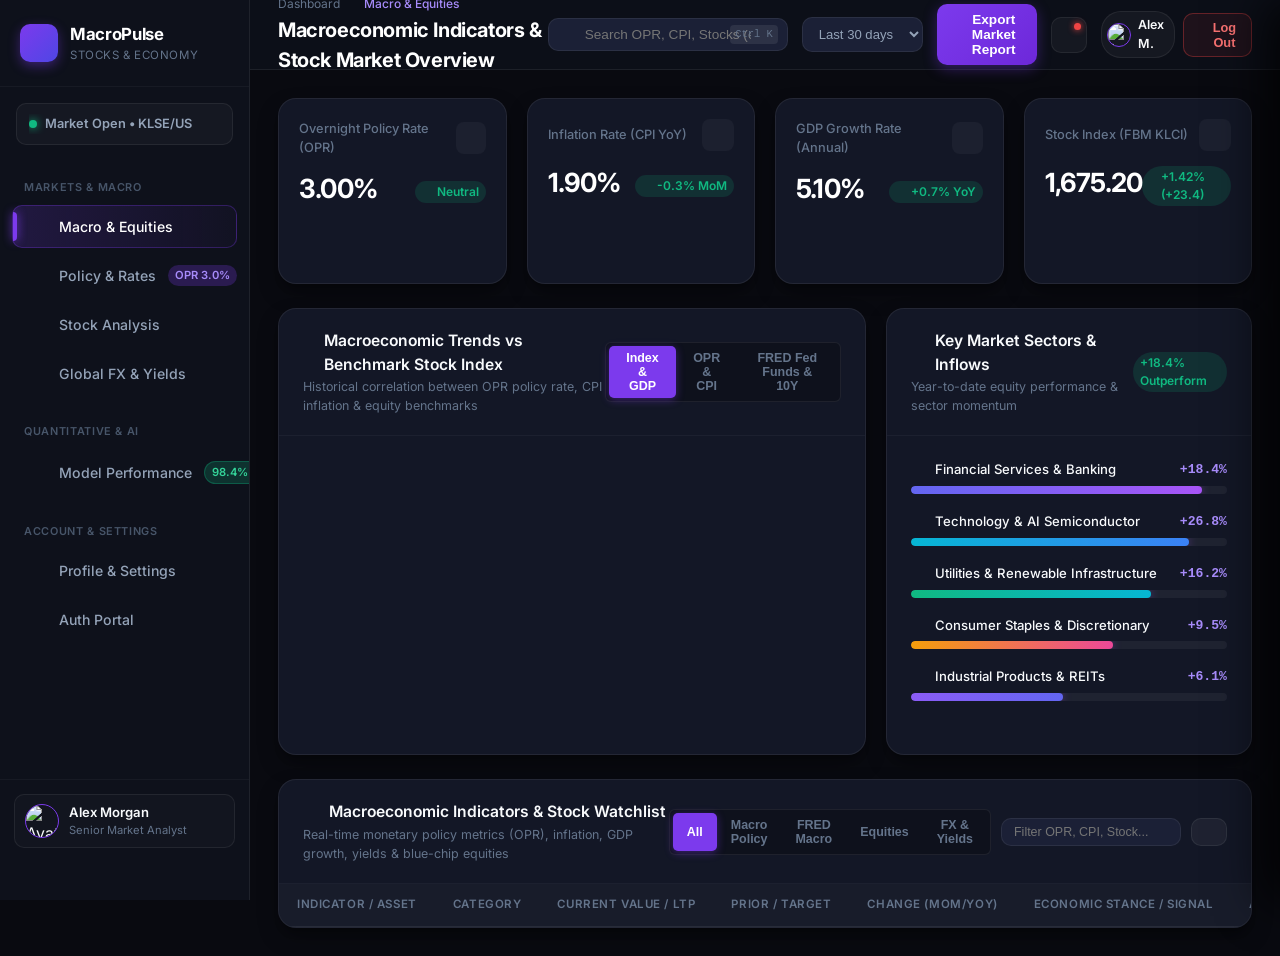
==== index.html @ 4ba4b267 "Initial commit: MacroPulse Institutional Terminal" ====
<!DOCTYPE html>
<html lang="en">
<head>
  <meta charset="UTF-8" />
  <meta name="viewport" content="width=device-width, initial-scale=1.0" />
  <title>OmniUI / DevCRAFT - Measurements, Metrics and Revenue</title>
  
  <!-- Fonts: Inter & Roboto Mono -->
  <link rel="preconnect" href="https://fonts.googleapis.com">
  <link rel="preconnect" href="https://fonts.gstatic.com" crossorigin>
  <link href="https://fonts.googleapis.com/css2?family=Inter:wght@300;400;500;600;700;800&family=Roboto+Mono:wght@400;500;600&display=swap" rel="stylesheet">

  <!-- Lucide Icons & Chart.js CDN -->
  <script src="https://unpkg.com/lucide@latest"></script>
  <script src="https://cdn.jsdelivr.net/npm/chart.js"></script>

  <!-- Main Stylesheet -->
  <link rel="stylesheet" href="css/styles.css?v=20260914-no-guest" />
</head>
<body>

  <div class="app-container">

    <!-- ==================== SIDEBAR ==================== -->
    <aside class="sidebar" id="sidebar">
      <div class="sidebar-header">
        <div class="logo-icon">
          <i data-lucide="candlestick-chart" style="color: white; width: 22px; height: 22px;"></i>
        </div>
        <div class="logo-text">
          <span class="logo-title">MacroPulse</span>
          <span class="logo-subtitle">Stocks & Economy</span>
        </div>
      </div>

      <div class="workspace-badge" id="workspaceBadge" title="Click to switch market">
        <div class="workspace-info">
          <span class="status-dot"></span>
          <span class="workspace-name">Market Open • KLSE/US</span>
        </div>
        <i data-lucide="chevron-down" style="width: 14px; height: 14px; color: var(--text-muted);"></i>
      </div>

      <nav class="nav-menu">
        <div class="nav-section-label">Markets & Macro</div>
        
        <a class="nav-item active" data-view="overview" id="navOverview">
          <i data-lucide="layout-dashboard" class="nav-icon"></i>
          <span>Macro & Equities</span>
        </a>

        <a class="nav-item" data-view="logs" id="navLogs">
          <i data-lucide="landmark" class="nav-icon"></i>
          <span>Policy & Rates</span>
          <span class="badge-pill">OPR 3.0%</span>
        </a>

        <a class="nav-item" data-view="trading" id="navTrading">
          <i data-lucide="trending-up" class="nav-icon"></i>
          <span>Stock Analysis</span>
        </a>

        <a class="nav-item" data-view="analytics" id="navAnalytics">
          <i data-lucide="globe" class="nav-icon"></i>
          <span>Global FX & Yields</span>
        </a>

        <div class="nav-section-label" style="margin-top: 12px;">Quantitative & AI</div>

        <a class="nav-item" data-view="models" id="navModels">
          <i data-lucide="cpu" class="nav-icon"></i>
          <span>Model Performance</span>
          <span class="badge-pill" style="background: rgba(16, 185, 129, 0.2); color: #34d399; border: 1px solid rgba(16, 185, 129, 0.3);">98.4% Acc</span>
        </a>

        <div class="nav-section-label" style="margin-top: 12px;">Account & Settings</div>

        <a class="nav-item" data-view="settings" id="navSettings">
          <i data-lucide="user-cog" class="nav-icon"></i>
          <span>Profile & Settings</span>
        </a>

        <a class="nav-item" id="navAuthModalTrigger">
          <i data-lucide="shield-check" class="nav-icon"></i>
          <span>Auth Portal</span>
        </a>
      </nav>

      <div class="sidebar-footer">
        <div class="user-profile-badge" id="profileBadge" title="User Profile">
          <img src="https://images.unsplash.com/photo-1534528741775-53994a69daeb?w=100&auto=format&fit=crop&q=80" alt="Avatar" class="avatar" id="sidebarAvatar" />
          <div class="user-info">
            <span class="user-name" id="sidebarUserName">Alex Morgan</span>
            <span class="user-role" id="sidebarUserRole">Senior Market Analyst</span>
          </div>
          <button class="sidebar-logout-icon-btn" id="sidebarLogoutBtn" title="Log Out" type="button">
            <i data-lucide="log-out" id="sidebarLogoutIcon" style="width: 16px; height: 16px;"></i>
          </button>
        </div>

        <button class="collapse-btn" id="collapseBtn" title="Collapse Sidebar">
          <i data-lucide="panel-left-close" id="collapseIcon" style="width: 18px; height: 18px;"></i>
        </button>
      </div>
    </aside>

    <!-- ==================== MAIN CONTENT WRAPPER ==================== -->
    <div class="main-wrapper">

      <!-- TOP HEADER -->
      <header class="top-header">
        <div class="header-left">
          <div class="breadcrumbs">
            <span>Dashboard</span>
            <i data-lucide="chevron-right" style="width: 12px; height: 12px;"></i>
            <span class="current" id="breadcrumbCurrent">Macro & Equities</span>
          </div>
          <h1 class="page-title" id="pageTitle">Macroeconomic Indicators & Stock Market Overview</h1>
        </div>

        <div class="header-right">
          <!-- Search input -->
          <div class="search-box" style="position: relative;">
            <i data-lucide="search" class="search-icon"></i>
            <input type="text" class="search-input" id="globalSearchInput" placeholder="Search OPR, CPI, Stocks (e.g. MAYBANK)..." autocomplete="off" />
            <span class="search-shortcut">Ctrl K</span>
            <div class="search-results-dropdown" id="searchResultsDropdown"></div>
          </div>

          <!-- Time Range Filter -->
          <select class="filter-select" id="timeRangeSelect">
            <option value="30">Last 30 days</option>
            <option value="7">Last 7 days</option>
            <option value="90">Last Quarter</option>
            <option value="365">1 Year (YoY)</option>
          </select>

          <!-- Export Report Button -->
          <button class="btn btn-primary" id="exportReportBtn">
            <i data-lucide="download" style="width: 16px; height: 16px;"></i>
            <span>Export Market Report</span>
          </button>

          <!-- Notifications -->
          <button class="btn-icon" id="notificationBtn" title="Price & Rate Alerts">
            <i data-lucide="bell" style="width: 18px; height: 18px;"></i>
            <span class="notification-badge"></span>
          </button>

          <!-- User Session & Auth Controls -->
          <div id="headerAuthContainer" style="display: flex; align-items: center; gap: 8px;">
            <!-- Logged In User Pill & Logout Button -->
            <div id="headerUserWrap" style="display: flex; align-items: center; gap: 8px;">
              <div class="header-user-pill" id="headerUserProfile" title="Alex Morgan (Senior Market Analyst)">
                <img src="https://images.unsplash.com/photo-1534528741775-53994a69daeb?w=100&auto=format&fit=crop&q=80" alt="Avatar" class="avatar-sm" id="headerUserAvatar" />
                <span class="user-pill-name" id="headerUserName">Alex M.</span>
              </div>
              <button class="btn btn-secondary" id="headerLogoutBtn" style="padding: 6px 12px; font-size: 0.8rem; gap: 6px; color: #f87171; border-color: rgba(239, 68, 68, 0.35); background: rgba(239, 68, 68, 0.08);" title="Log Out of Session">
                <i data-lucide="log-out" style="width: 14px; height: 14px;"></i>
                <span>Log Out</span>
              </button>
            </div>
            <!-- Logged Out Sign In Button -->
            <button class="btn btn-secondary" id="authPortalBtn" style="display: none; padding: 6px 14px; font-size: 0.8rem; gap: 6px;">
              <i data-lucide="log-in" style="width: 15px; height: 15px;"></i>
              <span>Sign In</span>
            </button>
          </div>
        </div>
      </header>

      <!-- CONTENT AREA WITH 5 VIEWS -->
      <main class="content-area">

        <!-- ==================== VIEW 1: OVERVIEW (MACRO & EQUITIES) ==================== -->
        <section class="view-section active" id="view-overview">
          
          <!-- 4 Macro & Stock Stat Cards -->
          <div class="stats-grid">
            <!-- Card 1: OPR -->
            <div class="card stat-card">
              <div class="stat-top">
                <span class="stat-label">Overnight Policy Rate (OPR)</span>
                <div class="stat-icon-wrap" style="color: var(--primary-light);">
                  <i data-lucide="landmark" style="width: 18px; height: 18px;"></i>
                </div>
              </div>
              <div class="stat-value-row">
                <span class="stat-value">3.00%</span>
                <span class="delta-badge up" title="Central Bank Policy Stance"><i data-lucide="pause-circle" style="width: 12px; height: 12px;"></i> Neutral</span>
              </div>
              <div class="sparkline-container">
                <canvas id="sparklineRevenue"></canvas>
              </div>
            </div>

            <!-- Card 2: Inflation Rate (CPI) -->
            <div class="card stat-card">
              <div class="stat-top">
                <span class="stat-label">Inflation Rate (CPI YoY)</span>
                <div class="stat-icon-wrap" style="color: var(--accent-cyan);">
                  <i data-lucide="percent" style="width: 18px; height: 18px;"></i>
                </div>
              </div>
              <div class="stat-value-row">
                <span class="stat-value">1.90%</span>
                <span class="delta-badge up" title="Easing within target band"><i data-lucide="arrow-down-right" style="width: 12px; height: 12px;"></i> -0.3% MoM</span>
              </div>
              <div class="sparkline-container">
                <canvas id="sparklineWorkspaces"></canvas>
              </div>
            </div>

            <!-- Card 3: GDP Growth Rate -->
            <div class="card stat-card">
              <div class="stat-top">
                <span class="stat-label">GDP Growth Rate (Annual)</span>
                <div class="stat-icon-wrap" style="color: var(--accent-green);">
                  <i data-lucide="trending-up" style="width: 18px; height: 18px;"></i>
                </div>
              </div>
              <div class="stat-value-row">
                <span class="stat-value">5.10%</span>
                <span class="delta-badge up" title="Above consensus estimate"><i data-lucide="arrow-up-right" style="width: 12px; height: 12px;"></i> +0.7% YoY</span>
              </div>
              <div class="sparkline-container">
                <canvas id="sparklineConversion"></canvas>
              </div>
            </div>

            <!-- Card 4: Benchmark Stock Index -->
            <div class="card stat-card">
              <div class="stat-top">
                <span class="stat-label">Stock Index (FBM KLCI)</span>
                <div class="stat-icon-wrap" style="color: var(--accent-amber);">
                  <i data-lucide="candlestick-chart" style="width: 18px; height: 18px;"></i>
                </div>
              </div>
              <div class="stat-value-row">
                <span class="stat-value">1,675.20</span>
                <span class="delta-badge up" title="Intraday Bullish Gain"><i data-lucide="arrow-up-right" style="width: 12px; height: 12px;"></i> +1.42% (+23.4)</span>
              </div>
              <div class="sparkline-container">
                <canvas id="sparklineLatency"></canvas>
              </div>
            </div>
          </div>

          <!-- Charts Row: Wave Curve + Top Sectors -->
          <div class="overview-grid-2col">
            <!-- Wave Chart Card -->
            <div class="card">
              <div class="card-header">
                <div>
                  <h3 class="card-title">
                    <i data-lucide="line-chart" style="width: 18px; height: 18px; color: var(--primary-light);"></i>
                    Macroeconomic Trends vs Benchmark Stock Index
                  </h3>
                  <p class="card-subtitle">Historical correlation between OPR policy rate, CPI inflation & equity benchmarks</p>
                </div>
                
                <div class="segmented-tabs" id="overviewChartTabs">
                  <button class="tab-btn active" data-tab="stats">Index & GDP</button>
                  <button class="tab-btn" data-tab="orders">OPR & CPI</button>
                  <button class="tab-btn" data-tab="fred">FRED Fed Funds & 10Y</button>
                </div>
              </div>
              <div class="card-body">
                <div class="chart-wrapper">
                  <canvas id="overviewWaveChart"></canvas>
                </div>
              </div>
            </div>

            <!-- Key Market Sectors Breakdown -->
            <div class="card">
              <div class="card-header">
                <div>
                  <h3 class="card-title">
                    <i data-lucide="bar-chart-2" style="width: 18px; height: 18px; color: var(--accent-cyan);"></i>
                    Key Market Sectors & Inflows
                  </h3>
                  <p class="card-subtitle">Year-to-date equity performance & sector momentum</p>
                </div>
                <span class="delta-badge up">+18.4% Outperform</span>
              </div>
              <div class="card-body">
                <div class="progress-list">
                  <div class="progress-item">
                    <div class="progress-meta">
                      <span class="progress-name"><i data-lucide="landmark" class="progress-icon"></i> Financial Services & Banking</span>
                      <span class="progress-percentage">+18.4%</span>
                    </div>
                    <div class="progress-track">
                      <div class="progress-bar-fill" style="width: 92%;"></div>
                    </div>
                  </div>

                  <div class="progress-item">
                    <div class="progress-meta">
                      <span class="progress-name"><i data-lucide="cpu" class="progress-icon"></i> Technology & AI Semiconductor</span>
                      <span class="progress-percentage">+26.8%</span>
                    </div>
                    <div class="progress-track">
                      <div class="progress-bar-fill" style="width: 88%; background: linear-gradient(90deg, #06b6d4 0%, #3b82f6 100%);"></div>
                    </div>
                  </div>

                  <div class="progress-item">
                    <div class="progress-meta">
                      <span class="progress-name"><i data-lucide="zap" class="progress-icon"></i> Utilities & Renewable Infrastructure</span>
                      <span class="progress-percentage">+16.2%</span>
                    </div>
                    <div class="progress-track">
                      <div class="progress-bar-fill" style="width: 76%; background: linear-gradient(90deg, #10b981 0%, #06b6d4 100%);"></div>
                    </div>
                  </div>

                  <div class="progress-item">
                    <div class="progress-meta">
                      <span class="progress-name"><i data-lucide="shopping-bag" class="progress-icon"></i> Consumer Staples & Discretionary</span>
                      <span class="progress-percentage">+9.5%</span>
                    </div>
                    <div class="progress-track">
                      <div class="progress-bar-fill" style="width: 64%; background: linear-gradient(90deg, #f59e0b 0%, #ec4899 100%);"></div>
                    </div>
                  </div>

                  <div class="progress-item">
                    <div class="progress-meta">
                      <span class="progress-name"><i data-lucide="building" class="progress-icon"></i> Industrial Products & REITs</span>
                      <span class="progress-percentage">+6.1%</span>
                    </div>
                    <div class="progress-track">
                      <div class="progress-bar-fill" style="width: 48%; background: linear-gradient(90deg, #8b5cf6 0%, #6366f1 100%);"></div>
                    </div>
                  </div>
                </div>
              </div>
            </div>
          </div>

          <!-- Macroeconomic Indicators & Stock Watchlist Table -->
          <div class="card">
            <div class="card-header">
              <div>
                <h3 class="card-title">
                  <i data-lucide="activity" style="width: 18px; height: 18px; color: var(--accent-green);"></i>
                  Macroeconomic Indicators & Stock Watchlist
                </h3>
                <p class="card-subtitle">Real-time monetary policy metrics (OPR), inflation, GDP growth, yields & blue-chip equities</p>
              </div>
              <div style="display: flex; gap: 10px; align-items: center;">
                <div class="segmented-tabs" id="indicatorCategoryTabs">
                  <button class="tab-btn active" data-cat="all">All</button>
                  <button class="tab-btn" data-cat="macro">Macro Policy</button>
                  <button class="tab-btn" data-cat="fred">FRED Macro</button>
                  <button class="tab-btn" data-cat="stock">Equities</button>
                  <button class="tab-btn" data-cat="fx">FX & Yields</button>
                </div>
                <input type="text" class="form-input" id="tableFilterInput" placeholder="Filter OPR, CPI, Stock..." style="width: 180px; padding: 6px 12px; font-size: 0.78rem;" />
                <button class="btn btn-secondary" id="refreshTableBtn" style="padding: 6px 10px;" title="Refresh Data">
                  <i data-lucide="refresh-cw" style="width: 14px; height: 14px;"></i>
                </button>
              </div>
            </div>
            <div class="table-container">
              <table class="custom-table" id="transactionsTable">
                <thead>
                  <tr>
                    <th>Indicator / Asset</th>
                    <th>Category</th>
                    <th>Current Value / LTP</th>
                    <th>Prior / Target</th>
                    <th>Change (MoM/YoY)</th>
                    <th>Economic Stance / Signal</th>
                    <th style="text-align: right;">Action</th>
                  </tr>
                </thead>
                <tbody id="transactionsTbody">
                  <!-- Generated by JavaScript with OPR, Inflation, GDP & Stock watchlist -->
                </tbody>
              </table>
            </div>
          </div>

        </section>


        <!-- ==================== VIEW 2: POLICY & RATES ==================== -->
        <section class="view-section" id="view-logs">
          
          <div class="logs-top-grid">
            <!-- Semicircular Speedometer Gauge Card: OPR Policy Rate -->
            <div class="card speedometer-card" style="padding: 24px;">
              <h3 class="card-title" style="align-self: flex-start;">
                <i data-lucide="landmark" style="width: 18px; height: 18px; color: var(--accent-cyan);"></i>
                Central Bank Policy Target (OPR)
              </h3>
              <p class="card-subtitle" style="align-self: flex-start;">Overnight Policy Rate vs neutral corridor</p>
              
              <div class="gauge-container">
                <canvas id="gaugeCanvas" width="220" height="130"></canvas>
                <div class="gauge-center-text">
                  <div class="gauge-number" id="gaugeTotalCount">3.00%</div>
                  <div class="gauge-label">Benchmark OPR</div>
                </div>
              </div>

              <div class="gauge-legend">
                <div class="legend-item">
                  <span class="legend-title"><span style="width:8px; height:8px; border-radius:50%; background:#10b981;"></span> Neutral Band</span>
                  <span class="legend-val">2.75% - 3.25%</span>
                </div>
                <div class="legend-item">
                  <span class="legend-title"><span style="width:8px; height:8px; border-radius:50%; background:#06b6d4;"></span> CPI Inflation</span>
                  <span class="legend-val">1.90%</span>
                </div>
                <div class="legend-item">
                  <span class="legend-title"><span style="width:8px; height:8px; border-radius:50%; background:#f59e0b;"></span> Real Rate</span>
                  <span class="legend-val">+1.10%</span>
                </div>
              </div>
            </div>

            <!-- Real-time Interbank Liquidity Line Chart -->
            <div class="card">
              <div class="card-header">
                <div>
                  <h3 class="card-title">
                    <i data-lucide="activity" style="width: 18px; height: 18px; color: var(--primary-light);"></i>
                    Interbank Liquidity & Turnover
                  </h3>
                  <p class="card-subtitle">Daily money market volume (RM Billion)</p>
                </div>
                <span class="status-badge success" id="liveRpsBadge">RM 4.82B</span>
              </div>
              <div class="card-body">
                <div class="chart-wrapper">
                  <canvas id="realtimeRpsChart"></canvas>
                </div>
              </div>
            </div>

            <!-- Global Central Bank Policy Rates -->
            <div class="card">
              <div class="card-header">
                <div>
                  <h3 class="card-title">
                    <i data-lucide="globe" style="width: 18px; height: 18px; color: var(--accent-amber);"></i>
                    Global Central Bank Rates
                  </h3>
                  <p class="card-subtitle">Policy benchmark matrix</p>
                </div>
              </div>
              <div class="card-body">
                <div class="cluster-nodes-list">
                  <div class="node-row">
                    <span class="node-name"><span class="status-dot"></span> 🇲🇾 Bank Negara Malaysia</span>
                    <span class="node-ping">3.00% • Neutral</span>
                  </div>
                  <div class="node-row">
                    <span class="node-name"><span class="status-dot" style="background:#ef4444; box-shadow:0 0 8px #ef4444;"></span> 🇺🇸 US Federal Reserve</span>
                    <span class="node-ping">5.25% • Restrictive</span>
                  </div>
                  <div class="node-row">
                    <span class="node-name"><span class="status-dot" style="background:#06b6d4; box-shadow:0 0 8px #06b6d4;"></span> 🇪🇺 European Central Bank</span>
                    <span class="node-ping">3.75% • Easing</span>
                  </div>
                  <div class="node-row">
                    <span class="node-name"><span class="status-dot" style="background:#f59e0b; box-shadow:0 0 8px #f59e0b;"></span> 🇯🇵 Bank of Japan</span>
                    <span class="node-ping">0.25% • Normalizing</span>
                  </div>
                </div>
              </div>
            </div>
          </div> <!-- Close logs-top-grid -->

          <!-- FRED Macroeconomic Database Intelligence Card (Full Width) -->
          <div class="card fred-explorer-card" style="border-radius: var(--radius-xl); margin-top: 24px; margin-bottom: 24px;">
            <div class="card-header" style="display: flex; justify-content: space-between; align-items: center;">
              <div>
                <h3 class="card-title">
                  <i data-lucide="database" style="width: 18px; height: 18px; color: var(--accent-cyan);"></i>
                  FRED (Federal Reserve Economic Data) Intelligence Explorer
                </h3>
                <p class="card-subtitle">Official macro indicators fetched dynamically from the St. Louis Federal Reserve database</p>
              </div>
              <span class="status-badge info" id="fredStatusBadge">● Connected to FRED API</span>
            </div>
            <div class="card-body">
              <div class="fred-pills-row" id="fredPillsRow">
                <button class="fred-pill-btn active" data-fred="FEDFUNDS"><i data-lucide="landmark" style="width: 14px; height: 14px;"></i> Fed Funds Rate (FEDFUNDS)</button>
                <button class="fred-pill-btn" data-fred="CPIAUCSL"><i data-lucide="percent" style="width: 14px; height: 14px;"></i> Headline CPI (CPIAUCSL)</button>
                <button class="fred-pill-btn" data-fred="GDPC1"><i data-lucide="trending-up" style="width: 14px; height: 14px;"></i> Real GDP (GDPC1)</button>
                <button class="fred-pill-btn" data-fred="DGS10"><i data-lucide="shield" style="width: 14px; height: 14px;"></i> 10Y Treasury (DGS10)</button>
                <button class="fred-pill-btn" data-fred="T10Y2Y"><i data-lucide="git-commit" style="width: 14px; height: 14px;"></i> 10Y-2Y Spread (T10Y2Y)</button>
                <button class="fred-pill-btn" data-fred="UNRATE"><i data-lucide="users" style="width: 14px; height: 14px;"></i> Unemployment (UNRATE)</button>
              </div>

              <div style="display: grid; grid-template-columns: 1fr 2fr; gap: 24px; align-items: center;">
                <div style="background: rgba(15, 23, 42, 0.6); padding: 20px; border-radius: var(--radius-lg); border: 1px solid var(--border-color);">
                  <div style="font-size: 0.75rem; color: var(--accent-cyan); font-weight: 600; text-transform: uppercase;" id="fredSeriesCategory">Central Bank Policy</div>
                  <div style="font-size: 1.15rem; font-weight: 800; color: #fff; margin: 4px 0;" id="fredSeriesName">Federal Funds Effective Rate</div>
                  <div style="display: flex; align-items: baseline; gap: 10px; margin: 8px 0;">
                    <span style="font-size: 2rem; font-weight: 800; font-family: monospace; color: var(--accent-green);" id="fredLatestVal">3.63%</span>
                    <span class="delta-badge neutral" id="fredLatestDelta">0.0 (0.0% MoM)</span>
                  </div>
                  <div style="font-size: 0.72rem; color: var(--text-muted); display: flex; flex-direction: column; gap: 4px;">
                    <div>Latest Observation: <strong style="color: #fff;" id="fredLatestDate">2026-08-01</strong></div>
                    <div>Prior Value: <strong style="color: #fff;" id="fredPriorVal">3.63%</strong> • YoY Change: <strong style="color: var(--accent-cyan);" id="fredYoyChange">-0.59%</strong></div>
                    <div>Source: <span style="color: #94a3b8;">Federal Reserve Bank of St. Louis (FRED)</span></div>
                  </div>
                </div>

                <div style="height: 160px; position: relative;">
                  <canvas id="fredSparklineCanvas"></canvas>
                </div>
              </div>
            </div>
          </div>

          <!-- Live Economic Data Releases & Terminal (Full Width) -->
          <div class="card" style="border-radius: var(--radius-xl); overflow: hidden;">
            <div class="terminal-header">
              <div style="display: flex; align-items: center; gap: 14px;">
                <div class="terminal-controls">
                  <span class="term-dot red"></span>
                  <span class="term-dot yellow"></span>
                  <span class="term-dot green"></span>
                </div>
                <span style="font-size: 0.85rem; font-weight: 600; color: #ffffff;">Macro Data Feed & Economic Releases Wire</span>
              </div>
              <div style="display: flex; gap: 8px; align-items: center;" id="macroWireControls">
                <button class="tab-btn active" id="filterLogsAll" title="Show all news & economic releases">All News</button>
                <button class="tab-btn" id="filterLogs200" title="Filter to Central Bank & Monetary Policy decisions">Monetary Policy</button>
                <button class="tab-btn" id="filterLogsError" title="Filter to Macro Indicators (Inflation, GDP, Trade, Yields)">Indicators</button>
                <button class="tab-btn" id="toggleLogStream" title="Pause or resume live wire stream" style="display: inline-flex; align-items: center; gap: 5px;">
                  <i data-lucide="pause" style="width: 12px; height: 12px;"></i>
                  <span>Pause</span>
                </button>
              </div>
            </div>
            <div class="log-stream-box" id="logStreamContainer">
              <!-- Logs populated live by JS -->
            </div>
          </div>

        </section>


        <!-- ==================== VIEW 3: STOCK ANALYSIS ==================== -->
        <section class="view-section" id="view-trading">
          
          <!-- Live yfinance Stock Search Toolbar -->
          <div class="stock-search-toolbar">
            <div class="stock-search-input-wrapper">
              <i data-lucide="search" style="width: 18px; height: 18px; color: var(--text-muted);"></i>
              <input type="text" id="stockSearchInput" placeholder="Search any company ticker (e.g. AAPL, NVDA, TSLA, 1155.KL, 5347.KL, MSFT, AMZN)..." autocomplete="off" />
              <button id="stockSearchClearBtn" class="clear-search-btn" style="display: none;" title="Clear search">
                <i data-lucide="x" style="width: 14px; height: 14px;"></i>
              </button>
              <div id="stockSearchDropdown" class="stock-search-dropdown" style="display: none;"></div>
            </div>
            <div class="stock-quick-pills">
              <span class="quick-pill-label">⚡ Watchlist Tickers:</span>
              <button class="quick-stock-btn active" data-symbol="1155.KL">Maybank (1155.KL)</button>
              <button class="quick-stock-btn" data-symbol="5347.KL">Tenaga (5347.KL)</button>
              <button class="quick-stock-btn" data-symbol="1295.KL">Public Bank (1295.KL)</button>
              <button class="quick-stock-btn" data-symbol="0166.KL">Inari (0166.KL)</button>
              <button class="quick-stock-btn" data-symbol="NVDA">NVIDIA (NVDA)</button>
              <button class="quick-stock-btn" data-symbol="WDC">Western Digital (WDC)</button>
              <button class="quick-stock-btn" data-symbol="MU">Micron (MU)</button>
              <button class="quick-stock-btn" data-symbol="TSLA">Tesla (TSLA)</button>
              <button class="quick-stock-btn" data-symbol="MSFT">Microsoft (MSFT)</button>
            </div>
          </div>

          <div class="trading-header-bar">
            <div class="trading-pair-info">
              <div class="logo-icon" id="stockCompanyIcon" style="width: 38px; height: 38px; background: linear-gradient(135deg, #f59e0b 0%, #d97706 100%);">
                <i data-lucide="trending-up" style="color: white; width: 20px; height: 20px;"></i>
              </div>
              <div>
                <div style="display: flex; align-items: center; gap: 8px;">
                  <span class="pair-symbol" id="stockCompanySymbol">MAYBANK (1155.KL)</span>
                  <span class="status-badge success" id="stockExchangeBadge" style="font-size: 0.65rem; padding: 2px 6px;">KLSE</span>
                </div>
                <div style="font-size: 0.75rem; color: var(--text-muted);" id="stockCompanyName">Malayan Banking Berhad • Financial Services</div>
              </div>
              <div style="display: flex; align-items: baseline; gap: 10px; margin-left: 12px;">
                <span class="pair-price" id="tradePairPrice">RM 10.46</span>
                <span class="delta-badge up" id="tradePairDelta">+0.10 (+0.97%)</span>
              </div>
            </div>

            <div class="pair-stats">
              <div>
                <div style="font-size: 0.72rem; color: var(--text-muted);">Day High / Low</div>
                <div style="font-size: 0.88rem; font-weight: 600; color: #fff;" id="stockDayRange">RM 10.50 / 10.40</div>
              </div>
              <div>
                <div style="font-size: 0.72rem; color: var(--text-muted);">Volume</div>
                <div style="font-size: 0.88rem; font-weight: 600; color: #fff;" id="stockVolume">12.85M</div>
              </div>
              <div>
                <div style="font-size: 0.72rem; color: var(--text-muted);">P/E • Div Yield</div>
                <div style="font-size: 0.88rem; font-weight: 600; color: #fff;" id="stockPeDiv">11.8x • 6.4%</div>
              </div>
              <div>
                <div style="font-size: 0.72rem; color: var(--text-muted);">Market Cap</div>
                <div style="font-size: 0.88rem; font-weight: 600; color: #fff;" id="stockMarketCap">RM 126.1B</div>
              </div>
            </div>

            <div style="display: flex; align-items: center; gap: 10px;">
              <div class="segmented-tabs" id="tradingTimeframeTabs">
                <button class="tab-btn" data-period="1d">1D</button>
                <button class="tab-btn" data-period="5d">5D</button>
                <button class="tab-btn active" data-period="1mo">1M</button>
                <button class="tab-btn" data-period="6mo">6M</button>
                <button class="tab-btn" data-period="1y">1Y</button>
              </div>

              <button class="btn btn-primary" id="exportCurrentStockBtn" style="padding: 6px 14px; font-size: 0.8rem; gap: 6px; white-space: nowrap;">
                <i data-lucide="printer" style="width: 15px; height: 15px;"></i>
                <span>Print / Export Report</span>
              </button>
            </div>
          </div>

          <div class="trading-grid">
            <!-- Candlestick + Volume Chart -->
            <div class="card">
              <div class="card-header" style="flex-wrap: wrap; gap: 8px;">
                <span class="card-title"><i data-lucide="candlestick-chart" style="width: 18px; height: 18px; color: var(--primary-light);"></i> Candlestick Analysis with Moving Averages</span>
                <div style="display: flex; gap: 12px; align-items: center; font-size: 0.75rem;">
                  <span style="display: inline-flex; align-items: center; gap: 5px; color: #facc15; font-weight: 500;">
                    <span style="display: inline-block; width: 10px; height: 2.5px; background: #facc15; border-radius: 1px;"></span> EMA 20
                  </span>
                  <span style="display: inline-flex; align-items: center; gap: 5px; color: #38bdf8; font-weight: 500;">
                    <span style="display: inline-block; width: 10px; height: 2px; border-top: 2px dashed #38bdf8;"></span> EMA 50
                  </span>
                  <span style="display: inline-flex; align-items: center; gap: 5px; color: var(--text-muted);">
                    <span style="display: inline-block; width: 8px; height: 8px; background: #10b981; border-radius: 1px;"></span> Bull
                  </span>
                  <span style="display: inline-flex; align-items: center; gap: 5px; color: var(--text-muted);">
                    <span style="display: inline-block; width: 8px; height: 8px; background: #ef4444; border-radius: 1px;"></span> Bear
                  </span>
                </div>
              </div>
              <div class="card-body" style="padding: 12px 16px 16px;">
                <!-- Real-time Interactive Candle HUD Bar -->
                <div class="candle-hud-bar" id="candleHudBar">
                  <div class="hud-item hud-date"><span class="hud-label">DATE</span> <span class="hud-val" id="hudDate">--</span></div>
                  <div class="hud-item"><span class="hud-label">O</span> <span class="hud-val" id="hudOpen">--</span></div>
                  <div class="hud-item"><span class="hud-label">H</span> <span class="hud-val" id="hudHigh">--</span></div>
                  <div class="hud-item"><span class="hud-label">L</span> <span class="hud-val" id="hudLow">--</span></div>
                  <div class="hud-item"><span class="hud-label">C</span> <span class="hud-val" id="hudClose">--</span></div>
                  <div class="hud-item"><span class="hud-label">CHG</span> <span class="hud-val" id="hudChange">--</span></div>
                  <div class="hud-item"><span class="hud-label">VOL</span> <span class="hud-val" id="hudVol">--</span></div>
                  <div class="hud-item hud-ema20"><span class="hud-dot" style="background:#facc15;"></span> <span class="hud-label">EMA20</span> <span class="hud-val" id="hudEma20">--</span></div>
                  <div class="hud-item hud-ema50"><span class="hud-dot" style="background:#38bdf8;"></span> <span class="hud-label">EMA50</span> <span class="hud-val" id="hudEma50">--</span></div>
                </div>

                <div class="chart-candle-container" id="candlestickContainer">
                  <canvas id="candlestickCanvas" width="800" height="460" style="width: 100%; height: 100%;"></canvas>
                  <div id="candlestickTooltip" class="candlestick-tooltip" style="display: none;"></div>
                </div>
              </div>
            </div>

            <!-- Live Order Book -->
            <div class="card order-book-card">
              <h3 class="card-title"><i data-lucide="book-open" style="width: 16px; height: 16px;"></i> Order Book</h3>
              <div style="display: flex; justify-content: space-between; font-size: 0.7rem; color: var(--text-muted); border-bottom: 1px solid var(--border-subtle); padding-bottom: 4px;">
                <span id="orderBookCurrencyHeader">Price (MYR)</span>
                <span>Size</span>
                <span>Total</span>
              </div>
              <!-- Asks (Red) -->
              <div id="orderBookAsks" style="display: flex; flex-direction: column; gap: 2px;"></div>
              
              <div style="padding: 6px 0; font-weight: 700; font-size: 1.05rem; color: var(--accent-green); text-align: center; border-top: 1px solid var(--border-subtle); border-bottom: 1px solid var(--border-subtle);">
                <span id="orderBookMidPrice">RM 10.46 ↗</span>
                <span id="orderBookSpreadText" style="font-size: 0.72rem; display: block; font-weight: 500; color: var(--text-muted);">Spread: 0.02 (0.19%)</span>
              </div>

              <!-- Bids (Green) -->
              <div id="orderBookBids" style="display: flex; flex-direction: column; gap: 2px;"></div>
            </div>
          </div>

          <!-- ======================================================= -->
          <!-- AI PREDICTION & UPCOMING STATS (COMPACT & NEAT) -->
          <!-- ======================================================= -->
          <div class="card stock-ai-card" id="stockAiCard">
            <!-- Header Bar -->
            <div class="stock-ai-header">
              <div class="stock-ai-title-wrap">
                <div class="stock-ai-badge">
                  <i data-lucide="sparkles" style="width: 14px; height: 14px; color: #a78bfa;"></i>
                  <span>AI Stock Prediction</span>
                </div>
                <div>
                  <h3 class="stock-ai-title">AI Projected Outlook & Upcoming Stats</h3>
                  <p class="stock-ai-subtitle">Forward machine learning projection for <strong id="aiStockTicker" style="color: #fff;">Maybank (1155.KL)</strong></p>
                </div>
              </div>

              <!-- Horizon Selector -->
              <div class="ai-horizon-wrap">
                <span class="ai-horizon-lbl">Forecast Horizon:</span>
                <div class="segmented-tabs ai-horizon-tabs" id="aiHorizonTabs">
                  <button class="tab-btn" data-horizon="5d" title="5-Day Momentum">5D</button>
                  <button class="tab-btn active" data-horizon="15d" title="15-Day Swing">15D Target</button>
                  <button class="tab-btn" data-horizon="30d" title="30-Day Position">30D</button>
                </div>
              </div>
            </div>

            <!-- Main Metrics Row: Target Price + Upcoming Key Boundaries -->
            <div class="stock-ai-main-grid">
              <!-- Left: Target Price & Outlook Badge -->
              <div class="stock-ai-target-box">
                <div class="target-box-header">
                  <span class="box-lbl">Predicted Target Price</span>
                  <span class="ai-signal-pill bullish" id="aiSignalPill">BULLISH</span>
                </div>
                <div class="target-price-row">
                  <span class="ai-target-price-val" id="aiTargetPrice">RM 10.95</span>
                  <span class="ai-delta-badge up" id="aiTargetDelta">+4.70% (+RM 0.49)</span>
                </div>
                <div class="target-conf-row">
                  <span class="conf-lbl">Model Confidence: <strong id="aiConfidenceText" style="color: var(--accent-green);">88%</strong></span>
                  <div class="conf-bar-track">
                    <div class="conf-bar-fill" id="aiConfidenceBar" style="width: 88%;"></div>
                  </div>
                </div>
              </div>

              <!-- Right: 4 Upcoming Stats Pills -->
              <div class="stock-ai-levels-grid">
                <div class="ai-stat-pill">
                  <span class="pill-lbl">Expected Resistance (R1)</span>
                  <span class="pill-val res" id="aiResistanceVal">RM 10.91</span>
                </div>
                <div class="ai-stat-pill">
                  <span class="pill-lbl">Expected Support (S1)</span>
                  <span class="pill-val sup" id="aiSupportVal">RM 10.01</span>
                </div>
                <div class="ai-stat-pill">
                  <span class="pill-lbl">Suggested Stop-Loss</span>
                  <span class="pill-val loss" id="aiStopLossVal">RM 10.21 (-2.4%)</span>
                </div>
                <div class="ai-stat-pill">
                  <span class="pill-lbl">Risk / Reward Ratio</span>
                  <span class="pill-val cyan" id="aiRiskRewardVal">1 : 2.4</span>
                </div>
              </div>
            </div>

            <!-- Short AI Summary & Compact Feedback Row -->
            <div class="stock-ai-footer-row">
              <div class="ai-summary-box">
                <div class="summary-badge-line">
                  <i data-lucide="bot" style="width: 14px; height: 14px; color: var(--accent-cyan);"></i>
                  <span class="summary-badge-title">AI Prediction Summary:</span>
                </div>
                <p class="summary-text" id="aiSummaryText">
                  AI models project upward momentum toward RM 10.95 over the upcoming 15-day horizon based on steady accumulation above EMA 20 and stable monetary support.
                </p>
              </div>

              <div class="ai-feedback-box">
                <span class="feedback-question">Was this prediction helpful?</span>
                <div class="feedback-action-btns">
                  <button class="feedback-pill-btn agree" id="aiVoteAgreeBtn" type="button" title="Agree / Bullish Target">
                    <i data-lucide="thumbs-up" style="width: 13px; height: 13px;"></i>
                    <span>Agree</span>
                    <span class="feedback-tally" id="voteCountAgree">128</span>
                  </button>
                  <button class="feedback-pill-btn disagree" id="aiVoteDisagreeBtn" type="button" title="Disagree / Bearish Target">
                    <i data-lucide="thumbs-down" style="width: 13px; height: 13px;"></i>
                    <span>Disagree</span>
                    <span class="feedback-tally" id="voteCountDisagree">17</span>
                  </button>
                </div>
              </div>
            </div>
          </div>

        </section>


        <!-- ==================== VIEW 4: GLOBAL ANALYTICS ==================== -->
        <section class="view-section" id="view-analytics">
          
          <!-- Sovereign Bond Markets & World Map Card -->
          <div class="map-card-wrapper">
            
            <!-- Card Header -->
            <div class="card-header" style="border: none; padding: 0 0 16px 0; display: flex; justify-content: space-between; align-items: center; flex-wrap: wrap; gap: 12px;">
              <div>
                <h3 class="card-title" style="display: flex; align-items: center; gap: 8px;">
                  <i data-lucide="globe" style="width: 20px; height: 20px; color: var(--accent-cyan);"></i>
                  <span>Global Sovereign Bond Markets &amp; FX Reserve Intelligence</span>
                </h3>
                <p class="card-subtitle">Benchmark 10-Year sovereign yields, cross-border capital inflows &amp; central bank policy spreads</p>
              </div>
              <div style="display: flex; align-items: center; gap: 8px;">
                <span class="status-badge success" style="font-size: 0.72rem; padding: 3px 10px;">
                  <span class="status-dot" style="width: 6px; height: 6px; background: #10b981; margin-right: 4px;"></span>
                  8 Hubs Monitored Live
                </span>
              </div>
            </div>

            <!-- Global Macro Summary Ribbon -->
            <div class="map-macro-ribbon">
              <div class="map-stat-pill">
                <span class="map-stat-label"><i data-lucide="activity" style="width: 13px; height: 13px; color: var(--accent-cyan);"></i> Global 10Y Benchmark Avg</span>
                <span class="map-stat-value" id="macroGlobal10YAvg">3.15%</span>
                <span class="map-stat-delta" style="color: #10b981;">▲ +4 bps Today (Yield Steepening)</span>
              </div>
              <div class="map-stat-pill">
                <span class="map-stat-label"><i data-lucide="scale" style="width: 13px; height: 13px; color: var(--primary-light);"></i> ASEAN-US 10Y Spread</span>
                <span class="map-stat-value" id="macroAseanUsSpread">-40 bps</span>
                <span class="map-stat-delta" style="color: var(--accent-cyan);">🇲🇾 MGS Resilient vs UST Yield</span>
              </div>
              <div class="map-stat-pill">
                <span class="map-stat-label"><i data-lucide="arrow-down-right" style="width: 13px; height: 13px; color: #10b981;"></i> Net EM Capital Inflows</span>
                <span class="map-stat-value" id="macroEmNetInflows">+$1.42B</span>
                <span class="map-stat-delta" style="color: #10b981;">Bursa Equities &amp; MGS Debt (30D)</span>
              </div>
              <div class="map-stat-pill">
                <span class="map-stat-label"><i data-lucide="dollar-sign" style="width: 13px; height: 13px; color: #f59e0b;"></i> US Dollar Index (DXY)</span>
                <span class="map-stat-value" id="macroDxyIndex">102.40</span>
                <span class="map-stat-delta" style="color: #f87171;">▼ -0.32% Easing Bias Support</span>
              </div>
            </div>

            <!-- Map Interactive Control Toolbar -->
            <div class="map-control-bar">
              <div class="map-toolbar-group">
                <span class="map-group-label">Map Metric:</span>
                <button class="map-metric-btn active" data-metric="yield">10Y Benchmark Yield</button>
                <button class="map-metric-btn" data-metric="spread">Policy Spread vs Fed</button>
                <button class="map-metric-btn" data-metric="real">Real Yield (Inflation-Adjusted)</button>
                <button class="map-metric-btn" data-metric="inflow">Foreign Net Inflow</button>
              </div>

              <div class="map-toolbar-group">
                <span class="map-group-label">Region:</span>
                <button class="map-region-btn active" data-region="all">All Hubs (8)</button>
                <button class="map-region-btn" data-region="apac">APAC / ASEAN</button>
                <button class="map-region-btn" data-region="americas">Americas</button>
                <button class="map-region-btn" data-region="europe">Europe</button>
                <button class="btn btn-secondary" id="toggleFlowStreamsBtn" style="padding: 4px 10px; font-size: 0.74rem; gap: 5px;">
                  <i data-lucide="activity" style="width: 13px; height: 13px; color: var(--accent-cyan);"></i>
                  <span id="flowStreamsBtnText">Streams: Active</span>
                </button>
              </div>
            </div>

            <!-- High-Fidelity Vector World Map Canvas -->
            <div class="map-canvas-container" id="mapCanvasContainer">
              <svg class="world-map-svg" id="worldMapSvg" viewBox="0 0 1000 480" fill="none" xmlns="http://www.w3.org/2000/svg">
                <defs>
                  <!-- Node Glows -->
                  <radialGradient id="glowMY" cx="50%" cy="50%" r="50%">
                    <stop offset="0%" stop-color="#10b981" stop-opacity="0.9"/>
                    <stop offset="100%" stop-color="#10b981" stop-opacity="0"/>
                  </radialGradient>
                  <radialGradient id="glowUS" cx="50%" cy="50%" r="50%">
                    <stop offset="0%" stop-color="#7c3aed" stop-opacity="0.9"/>
                    <stop offset="100%" stop-color="#7c3aed" stop-opacity="0"/>
                  </radialGradient>
                  <radialGradient id="glowDE" cx="50%" cy="50%" r="50%">
                    <stop offset="0%" stop-color="#06b6d4" stop-opacity="0.9"/>
                    <stop offset="100%" stop-color="#06b6d4" stop-opacity="0"/>
                  </radialGradient>
                  <radialGradient id="glowGB" cx="50%" cy="50%" r="50%">
                    <stop offset="0%" stop-color="#3b82f6" stop-opacity="0.9"/>
                    <stop offset="100%" stop-color="#3b82f6" stop-opacity="0"/>
                  </radialGradient>
                  <radialGradient id="glowJP" cx="50%" cy="50%" r="50%">
                    <stop offset="0%" stop-color="#f59e0b" stop-opacity="0.9"/>
                    <stop offset="100%" stop-color="#f59e0b" stop-opacity="0"/>
                  </radialGradient>
                  <radialGradient id="glowSG" cx="50%" cy="50%" r="50%">
                    <stop offset="0%" stop-color="#10b981" stop-opacity="0.9"/>
                    <stop offset="100%" stop-color="#10b981" stop-opacity="0"/>
                  </radialGradient>
                  <radialGradient id="glowAU" cx="50%" cy="50%" r="50%">
                    <stop offset="0%" stop-color="#8b5cf6" stop-opacity="0.9"/>
                    <stop offset="100%" stop-color="#8b5cf6" stop-opacity="0"/>
                  </radialGradient>
                  <radialGradient id="glowCN" cx="50%" cy="50%" r="50%">
                    <stop offset="0%" stop-color="#ef4444" stop-opacity="0.9"/>
                    <stop offset="100%" stop-color="#ef4444" stop-opacity="0"/>
                  </radialGradient>

                  <!-- Flow Stream Linear Gradients -->
                  <linearGradient id="flowUsMy" x1="0%" y1="0%" x2="100%" y2="100%">
                    <stop offset="0%" stop-color="#7c3aed" stop-opacity="0.9"/>
                    <stop offset="100%" stop-color="#10b981" stop-opacity="0.9"/>
                  </linearGradient>
                  <linearGradient id="flowDeMy" x1="0%" y1="0%" x2="100%" y2="100%">
                    <stop offset="0%" stop-color="#06b6d4" stop-opacity="0.85"/>
                    <stop offset="100%" stop-color="#10b981" stop-opacity="0.9"/>
                  </linearGradient>
                  <linearGradient id="flowGbSg" x1="0%" y1="0%" x2="100%" y2="100%">
                    <stop offset="0%" stop-color="#3b82f6" stop-opacity="0.85"/>
                    <stop offset="100%" stop-color="#10b981" stop-opacity="0.9"/>
                  </linearGradient>
                  <linearGradient id="flowJpMy" x1="0%" y1="0%" x2="100%" y2="100%">
                    <stop offset="0%" stop-color="#f59e0b" stop-opacity="0.85"/>
                    <stop offset="100%" stop-color="#10b981" stop-opacity="0.9"/>
                  </linearGradient>
                  <linearGradient id="flowCnMy" x1="0%" y1="0%" x2="100%" y2="100%">
                    <stop offset="0%" stop-color="#ef4444" stop-opacity="0.85"/>
                    <stop offset="100%" stop-color="#10b981" stop-opacity="0.9"/>
                  </linearGradient>
                </defs>

                <!-- Graticule Coordinate Lines -->
                <g class="map-graticules">
                  <!-- Latitude Parallels -->
                  <line x1="0" y1="90" x2="1000" y2="90" class="map-graticule"/>
                  <line x1="0" y1="175" x2="1000" y2="175" class="map-graticule"/>
                  <line x1="0" y1="260" x2="1000" y2="260" class="map-equator"/>
                  <line x1="0" y1="345" x2="1000" y2="345" class="map-graticule"/>
                  <line x1="0" y1="430" x2="1000" y2="430" class="map-graticule"/>

                  <!-- Longitude Meridians -->
                  <line x1="160" y1="0" x2="160" y2="480" class="map-graticule"/>
                  <line x1="300" y1="0" x2="300" y2="480" class="map-graticule"/>
                  <line x1="485" y1="0" x2="485" y2="480" class="map-graticule" stroke="rgba(255,255,255,0.08)"/>
                  <line x1="650" y1="0" x2="650" y2="480" class="map-graticule"/>
                  <line x1="755" y1="0" x2="755" y2="480" class="map-graticule"/>
                  <line x1="860" y1="0" x2="860" y2="480" class="map-graticule"/>
                </g>

                <!-- Realistic Continental Vector Geometries -->
                <g class="map-continents">
                  <!-- North America -->
                  <path class="map-continent" d="M 80 85 L 145 65 L 195 72 L 235 50 L 270 65 L 290 95 L 270 120 L 245 130 L 260 160 L 245 185 L 230 180 L 215 155 L 180 165 L 165 190 L 140 185 L 125 150 L 105 135 L 75 115 Z" />
                  <path class="map-continent" d="M 235 175 L 242 195 L 235 200 L 230 180 Z" /> <!-- Florida -->
                  <path class="map-continent" d="M 175 185 L 205 195 L 225 220 L 245 235 L 235 245 L 210 230 L 175 200 Z" /> <!-- Mexico / Central America -->

                  <!-- South America -->
                  <path class="map-continent" d="M 235 248 L 270 245 L 305 265 L 340 290 L 330 330 L 300 370 L 270 415 L 255 425 L 245 400 L 245 340 L 230 290 L 225 260 Z" />

                  <!-- Europe & British Isles -->
                  <path class="map-continent" d="M 485 85 L 515 65 L 535 75 L 530 115 L 505 125 L 500 100 Z" /> <!-- Scandinavia -->
                  <path class="map-continent" d="M 465 120 L 485 110 L 490 135 L 475 140 Z" /> <!-- British Isles -->
                  <path class="map-continent" d="M 445 160 L 480 155 L 510 135 L 555 130 L 565 155 L 535 170 L 515 160 L 500 185 L 485 180 L 475 165 L 445 185 Z" /> <!-- Western/Central Europe & Italy -->

                  <!-- Africa -->
                  <path class="map-continent" d="M 450 195 L 540 190 L 575 225 L 575 270 L 545 330 L 525 385 L 495 380 L 470 330 L 440 270 L 430 220 Z" />
                  <path class="map-continent" d="M 580 330 L 590 325 L 585 365 L 575 370 Z" /> <!-- Madagascar -->

                  <!-- Asia & Middle East -->
                  <path class="map-continent" d="M 565 130 L 640 105 L 740 90 L 820 95 L 870 120 L 860 155 L 815 175 L 825 210 L 785 240 L 745 230 L 725 260 L 695 285 L 675 250 L 650 240 L 610 245 L 585 215 L 565 160 Z" />
                  <path class="map-continent" d="M 585 215 L 625 215 L 635 255 L 600 270 L 580 245 Z" /> <!-- Arabia -->
                  <path class="map-continent" d="M 665 225 L 705 230 L 700 280 L 675 275 Z" /> <!-- India -->

                  <!-- Southeast Asia & Malaysia / Indonesia -->
                  <path class="map-continent" d="M 740 235 L 755 255 L 755 280 L 745 280 Z" /> <!-- Malay Peninsula -->
                  <path class="map-continent" d="M 730 285 L 760 300 L 750 310 L 725 295 Z" /> <!-- Sumatra -->
                  <path class="map-continent" d="M 765 295 L 800 290 L 795 315 L 765 315 Z" /> <!-- Borneo -->
                  <path class="map-continent" d="M 755 315 L 810 325 L 805 335 L 750 325 Z" /> <!-- Java -->
                  <path class="map-continent" d="M 810 240 L 825 245 L 820 280 L 805 275 Z" /> <!-- Philippines -->

                  <!-- Japan Archipelago -->
                  <path class="map-continent" d="M 845 155 L 860 145 L 865 165 L 850 170 Z" /> <!-- Hokkaido -->
                  <path class="map-continent" d="M 835 170 L 855 175 L 845 195 L 830 190 Z" /> <!-- Honshu -->

                  <!-- Australia & New Zealand -->
                  <path class="map-continent" d="M 805 325 L 865 320 L 910 345 L 905 390 L 875 420 L 820 410 L 795 375 L 805 340 Z" /> <!-- Australia -->
                  <path class="map-continent" d="M 870 428 L 880 425 L 875 440 L 865 438 Z" /> <!-- Tasmania -->
                  <path class="map-continent" d="M 935 390 L 945 385 L 935 435 L 925 430 Z" /> <!-- New Zealand -->
                </g>

                <!-- Animated Capital Flow Stream Arcs -->
                <g class="map-flow-streams" id="mapFlowStreams">
                  <!-- US to Malaysia Inflow Stream -->
                  <path d="M 235 155 Q 480 30 755 275" stroke="url(#flowUsMy)" class="flow-arc flow-pulse" />
                  <!-- Germany to Malaysia Inflow Stream -->
                  <path d="M 515 138 Q 630 180 755 275" stroke="url(#flowDeMy)" class="flow-arc flow-pulse" />
                  <!-- UK to Singapore Stream -->
                  <path d="M 482 128 Q 620 180 762 288" stroke="url(#flowGbSg)" class="flow-arc flow-pulse" />
                  <!-- Japan to Malaysia Stream -->
                  <path d="M 845 175 Q 810 230 755 275" stroke="url(#flowJpMy)" class="flow-arc flow-pulse" />
                  <!-- China to Malaysia Stream -->
                  <path d="M 775 195 Q 770 235 755 275" stroke="url(#flowCnMy)" class="flow-arc flow-pulse" />
                  <!-- Singapore to Malaysia Stream -->
                  <path d="M 762 288 L 755 275" stroke="#10b981" stroke-width="1.8" class="flow-arc" />
                </g>

                <!-- 8 Interactive Sovereign Financial Hub Pins -->
                <!-- 1. Malaysia MGS (Highlighted Home Benchmark) -->
                <g class="map-hub active" id="hub-MY" transform="translate(755, 275)" data-sovereign="MY" data-region="apac">
                  <circle class="hub-radar-ring" cx="0" cy="0" r="16" fill="url(#glowMY)" />
                  <circle class="hub-dot" cx="0" cy="0" r="7" fill="#10b981" stroke="#ffffff" stroke-width="2" />
                  <rect class="hub-badge-bg" x="12" y="-12" width="86" height="22" stroke="#10b981" stroke-width="1.5" />
                  <text class="hub-badge-text" x="18" y="3"><tspan fill="#10b981" font-weight="800">MY</tspan> • <tspan fill="#34d399" class="hub-val-text">3.82%</tspan></text>
                </g>

                <!-- 2. United States UST -->
                <g class="map-hub" id="hub-US" transform="translate(235, 155)" data-sovereign="US" data-region="americas">
                  <circle class="hub-radar-ring" cx="0" cy="0" r="14" fill="url(#glowUS)" />
                  <circle class="hub-dot" cx="0" cy="0" r="6" fill="#7c3aed" stroke="#ffffff" stroke-width="1.5" />
                  <rect class="hub-badge-bg" x="10" y="-11" width="86" height="22" />
                  <text class="hub-badge-text" x="16" y="3"><tspan fill="#a855f7" font-weight="800">US</tspan> • <tspan fill="#c084fc" class="hub-val-text">4.28%</tspan></text>
                </g>

                <!-- 3. Germany Bund -->
                <g class="map-hub" id="hub-DE" transform="translate(515, 138)" data-sovereign="DE" data-region="europe">
                  <circle class="hub-radar-ring" cx="0" cy="0" r="13" fill="url(#glowDE)" />
                  <circle class="hub-dot" cx="0" cy="0" r="6" fill="#06b6d4" stroke="#ffffff" stroke-width="1.5" />
                  <rect class="hub-badge-bg" x="10" y="-11" width="86" height="22" />
                  <text class="hub-badge-text" x="16" y="3"><tspan fill="#06b6d4" font-weight="800">DE</tspan> • <tspan fill="#22d3ee" class="hub-val-text">2.45%</tspan></text>
                </g>

                <!-- 4. United Kingdom Gilt -->
                <g class="map-hub" id="hub-GB" transform="translate(482, 128)" data-sovereign="GB" data-region="europe">
                  <circle class="hub-radar-ring" cx="0" cy="0" r="12" fill="url(#glowGB)" />
                  <circle class="hub-dot" cx="0" cy="0" r="5.5" fill="#3b82f6" stroke="#ffffff" stroke-width="1.5" />
                  <rect class="hub-badge-bg" x="-94" y="-11" width="86" height="22" />
                  <text class="hub-badge-text" x="-88" y="3"><tspan fill="#3b82f6" font-weight="800">UK</tspan> • <tspan fill="#60a5fa" class="hub-val-text">4.12%</tspan></text>
                </g>

                <!-- 5. Japan JGB -->
                <g class="map-hub" id="hub-JP" transform="translate(845, 175)" data-sovereign="JP" data-region="apac">
                  <circle class="hub-radar-ring" cx="0" cy="0" r="13" fill="url(#glowJP)" />
                  <circle class="hub-dot" cx="0" cy="0" r="6" fill="#f59e0b" stroke="#ffffff" stroke-width="1.5" />
                  <rect class="hub-badge-bg" x="10" y="-11" width="86" height="22" />
                  <text class="hub-badge-text" x="16" y="3"><tspan fill="#f59e0b" font-weight="800">JP</tspan> • <tspan fill="#fbbf24" class="hub-val-text">0.98%</tspan></text>
                </g>

                <!-- 6. Singapore SGS -->
                <g class="map-hub" id="hub-SG" transform="translate(762, 288)" data-sovereign="SG" data-region="apac">
                  <circle class="hub-dot" cx="0" cy="0" r="5" fill="#10b981" stroke="#ffffff" stroke-width="1.2" />
                  <rect class="hub-badge-bg" x="8" y="-4" width="84" height="20" />
                  <text class="hub-badge-text" x="13" y="10"><tspan fill="#10b981" font-weight="800">SG</tspan> • <tspan fill="#34d399" class="hub-val-text">2.92%</tspan></text>
                </g>

                <!-- 7. Australia ACGB -->
                <g class="map-hub" id="hub-AU" transform="translate(865, 365)" data-sovereign="AU" data-region="apac">
                  <circle class="hub-radar-ring" cx="0" cy="0" r="12" fill="url(#glowAU)" />
                  <circle class="hub-dot" cx="0" cy="0" r="5.5" fill="#8b5cf6" stroke="#ffffff" stroke-width="1.5" />
                  <rect class="hub-badge-bg" x="10" y="-11" width="86" height="22" />
                  <text class="hub-badge-text" x="16" y="3"><tspan fill="#8b5cf6" font-weight="800">AU</tspan> • <tspan fill="#a78bfa" class="hub-val-text">4.22%</tspan></text>
                </g>

                <!-- 8. China CGB -->
                <g class="map-hub" id="hub-CN" transform="translate(775, 195)" data-sovereign="CN" data-region="apac">
                  <circle class="hub-radar-ring" cx="0" cy="0" r="12" fill="url(#glowCN)" />
                  <circle class="hub-dot" cx="0" cy="0" r="5.5" fill="#ef4444" stroke="#ffffff" stroke-width="1.5" />
                  <rect class="hub-badge-bg" x="10" y="-11" width="86" height="22" />
                  <text class="hub-badge-text" x="16" y="3"><tspan fill="#ef4444" font-weight="800">CN</tspan> • <tspan fill="#f87171" class="hub-val-text">2.18%</tspan></text>
                </g>
              </svg>

              <!-- Dynamic Floating Hub Tooltip -->
              <div class="map-floating-tooltip" id="mapHubTooltip">
                <div style="display: flex; justify-content: space-between; align-items: center; margin-bottom: 8px;">
                  <span style="font-weight: 700; font-size: 0.90rem; color: #fff;" id="tipHubTitle">🇲🇾 Malaysia (MGS)</span>
                  <span class="status-badge success" id="tipHubBadge" style="font-size: 0.68rem; padding: 2px 6px;">Active Inflow</span>
                </div>
                <div style="display: grid; grid-template-columns: 1fr 1fr; gap: 8px; font-size: 0.74rem; font-family: monospace;">
                  <div>
                    <span style="color: var(--text-muted); display: block;">10Y Benchmark:</span>
                    <strong style="color: #34d399; font-size: 0.88rem;" id="tip10YYield">3.78%</strong>
                  </div>
                  <div>
                    <span style="color: var(--text-muted); display: block;">Policy Rate:</span>
                    <strong style="color: #fff; font-size: 0.88rem;" id="tipPolicyRate">OPR 3.00%</strong>
                  </div>
                  <div>
                    <span style="color: var(--text-muted); display: block;">2Y-10Y Spread:</span>
                    <strong style="color: #38bdf8;" id="tipCurveSpread">+40 bps</strong>
                  </div>
                  <div>
                    <span style="color: var(--text-muted); display: block;">Real Yield:</span>
                    <strong style="color: #c084fc;" id="tipRealYield">+1.88%</strong>
                  </div>
                </div>
                <div style="margin-top: 8px; padding-top: 6px; border-top: 1px solid rgba(255,255,255,0.08); font-size: 0.70rem; color: var(--text-muted); display: flex; justify-content: space-between;">
                  <span id="tipSpotFx">USD/MYR 4.385</span>
                  <span style="color: var(--accent-cyan);">Click to inspect curve &rarr;</span>
                </div>
              </div>
            </div>

          </div>


          <!-- ==================== NEW SECTION: SOVEREIGN YIELD CURVE & CAPITAL FLOW INTELLIGENCE ==================== -->
          <div class="yield-flow-grid">
            
            <!-- Left: Interactive Sovereign Yield Curve Chart -->
            <div class="card">
              <div class="card-header" style="display: flex; justify-content: space-between; align-items: center; flex-wrap: wrap; gap: 10px;">
                <div>
                  <h3 class="card-title" style="display: flex; align-items: center; gap: 8px;">
                    <i data-lucide="trending-up" style="width: 18px; height: 18px; color: var(--primary-light);"></i>
                    <span>Comparative Sovereign Yield Curve (Term Structure)</span>
                  </h3>
                  <p class="card-subtitle">Maturity curve across 1M, 3M, 6M, 1Y, 2Y, 3Y, 5Y, 7Y, 10Y, 15Y, 20Y, 30Y</p>
                </div>

                <div style="display: flex; align-items: center; gap: 8px; flex-wrap: wrap;">
                  <!-- Sovereign Selector Dropdown -->
                  <select class="form-select" id="yieldCurveSovereignSelect" style="width: auto; padding: 4px 10px; font-size: 0.78rem;">
                    <option value="MY" selected>MY - Malaysia (MGS)</option>
                    <option value="US">US - United States (UST)</option>
                    <option value="DE">DE - Germany (Bund)</option>
                    <option value="GB">GB - United Kingdom (Gilt)</option>
                    <option value="JP">JP - Japan (JGB)</option>
                    <option value="SG">SG - Singapore (SGS)</option>
                    <option value="AU">AU - Australia (ACGB)</option>
                    <option value="CN">CN - China (CGB)</option>
                  </select>

                  <span style="font-size: 0.76rem; color: var(--text-muted);">vs Benchmark</span>
                  <select class="form-select" id="yieldCurveBenchmarkSelect" style="width: auto; padding: 4px 10px; font-size: 0.78rem;">
                    <option value="US" selected>US - Treasury (UST)</option>
                    <option value="MY">MY - Malaysia (MGS)</option>
                    <option value="DE">DE - Germany (Bund)</option>
                  </select>

                  <span class="status-badge success" id="yieldCurveSlopeBadge" style="font-size: 0.70rem; padding: 2px 8px;">
                    Normal Upward Sloping (+40 bps)
                  </span>
                </div>
              </div>

              <div class="card-body">
                <div class="yield-chart-container">
                  <canvas id="yieldCurveChart"></canvas>
                </div>
              </div>
            </div>

            <!-- Right: Cross-Border Capital Flows & Reserve Health -->
            <div class="card">
              <div class="card-header">
                <div>
                  <h3 class="card-title" style="display: flex; align-items: center; gap: 8px;">
                    <i data-lucide="arrow-left-right" style="width: 18px; height: 18px; color: var(--accent-green);"></i>
                    <span>Cross-Border Capital Inflows &amp; FX Health</span>
                  </h3>
                  <p class="card-subtitle">Telemetry tracking institutional purchases, reserves, and real rate carry</p>
                </div>
              </div>

              <div class="card-body">
                <div class="flow-kpi-grid">
                  <!-- KPI 1 -->
                  <div class="flow-kpi-card">
                    <span class="flow-kpi-label"><i data-lucide="layers" style="width: 13px; height: 13px; color: #10b981;"></i> Foreign Net Inflow</span>
                    <span class="flow-kpi-val" style="color: #10b981;" id="kpiNetInflowVal">+RM 1.42B</span>
                    <span class="flow-kpi-sub">Bursa Malaysia &amp; MGS 30D</span>
                  </div>

                  <!-- KPI 2 -->
                  <div class="flow-kpi-card">
                    <span class="flow-kpi-label"><i data-lucide="sliders" style="width: 13px; height: 13px; color: var(--primary-light);"></i> Policy Rate Spread</span>
                    <span class="flow-kpi-val" style="color: #c084fc;" id="kpiPolicySpreadVal">-225 bps</span>
                    <span class="flow-kpi-sub">BNM OPR 3.00% vs Fed 5.25%</span>
                  </div>

                  <!-- KPI 3 -->
                  <div class="flow-kpi-card">
                    <span class="flow-kpi-label"><i data-lucide="shield" style="width: 13px; height: 13px; color: var(--accent-cyan);"></i> BNM FX Reserves</span>
                    <span class="flow-kpi-val" style="color: #38bdf8;" id="kpiFxReservesVal">$114.7B</span>
                    <span class="flow-kpi-sub">5.4 Months of Retained Imports</span>
                  </div>

                  <!-- KPI 4 -->
                  <div class="flow-kpi-card">
                    <span class="flow-kpi-label"><i data-lucide="percent" style="width: 13px; height: 13px; color: #f59e0b;"></i> Sovereign Real Yield</span>
                    <span class="flow-kpi-val" style="color: #fbbf24;" id="kpiRealYieldVal">+1.88%</span>
                    <span class="flow-kpi-sub">MGS 3.78% - CPI 1.90% Inflation</span>
                  </div>
                </div>

                <!-- Central Bank Commentary -->
                <div style="margin-top: 14px; padding: 12px 14px; background: rgba(255,255,255,0.02); border: 1px solid var(--border-subtle); border-radius: var(--radius-md); font-size: 0.76rem; color: #cbd5e1; line-height: 1.5;">
                  <div style="font-weight: 600; color: #fff; margin-bottom: 3px; display: flex; align-items: center; gap: 6px;">
                    <i data-lucide="landmark" style="width: 14px; height: 14px; color: var(--accent-cyan);"></i>
                    <span id="kpiCommentaryTitle">Bank Negara Malaysia (BNM) Monetary Policy Stance</span>
                  </div>
                  <span id="kpiCommentaryText">
                    The Overnight Policy Rate (OPR) at 3.00% remains supportive of economic growth and consistent with current inflation dynamics. Sovereign MGS yields offer an attractive real yield spread for global asset managers.
                  </span>
                </div>
              </div>
            </div>

          </div>


          <!-- ==================== SPLIT: TREEMAP & EXPANDED SOVEREIGN TABLE ==================== -->
          <div class="analytics-split-grid">
            
            <!-- Global FX Reserves Allocation Treemap -->
            <div class="card">
              <div class="card-header" style="display: flex; justify-content: space-between; align-items: center;">
                <h3 class="card-title"><i data-lucide="pie-chart" style="width: 18px; height: 18px;"></i> Global FX Reserves Allocation (IMF COFER)</h3>
                <span class="status-badge info" style="font-size: 0.68rem;">$11.68T Allocated</span>
              </div>
              <div class="card-body">
                <div class="treemap-container">
                  <div class="treemap-tile tile-na" title="US Dollar Global Central Bank Reserves">
                    <span style="font-size: 1.05rem; font-weight: 700;">USD Reserves</span>
                    <div>
                      <div style="font-size: 1.45rem; font-weight: 800;">58.4%</div>
                      <div style="font-size: 0.75rem; opacity: 0.9;">$6.82 Trillion</div>
                    </div>
                  </div>
                  <div class="treemap-tile tile-eu" title="Eurozone Currency Reserve Share">
                    <span style="font-size: 0.92rem; font-weight: 700;">Euro (EUR)</span>
                    <div>
                      <div style="font-size: 1.15rem; font-weight: 800;">20.5%</div>
                      <div style="font-size: 0.70rem; opacity: 0.85;">$2.39 Trillion</div>
                    </div>
                  </div>
                  <div class="treemap-tile tile-apac" title="Gold & ASEAN/Asian Reserves Diversification">
                    <span style="font-size: 0.92rem; font-weight: 700;">Asian Currencies &amp; Gold</span>
                    <div>
                      <div style="font-size: 1.15rem; font-weight: 800;">21.1%</div>
                      <div style="font-size: 0.70rem; opacity: 0.85;">$2.46 Trillion</div>
                    </div>
                  </div>
                </div>

                <!-- Reserve Diversification Commentary Bar -->
                <div style="margin-top: 14px; padding: 10px 12px; background: rgba(255,255,255,0.02); border: 1px solid var(--border-subtle); border-radius: var(--radius-sm); font-size: 0.74rem; color: var(--text-muted); display: flex; align-items: center; justify-content: space-between;">
                  <span>Central bank gold accumulation at 15-year high (+320 tonnes YoY)</span>
                  <span style="color: var(--accent-cyan); font-weight: 600;">IMF COFER Verified</span>
                </div>
              </div>
            </div>

            <!-- Sovereign Benchmark Yields & FX Intelligence Table -->
            <div class="card">
              <div class="card-header" style="display: flex; justify-content: space-between; align-items: center;">
                <h3 class="card-title"><i data-lucide="flag" style="width: 18px; height: 18px;"></i> Sovereign Benchmark Yields &amp; FX</h3>
                <span style="font-size: 0.72rem; color: var(--text-muted);">Click any row to inspect curve</span>
              </div>
              <div class="table-container" style="max-height: 280px; overflow-y: auto;">
                <table class="custom-table" id="sovereignBenchmarkTable">
                  <thead>
                    <tr>
                      <th>Sovereign</th>
                      <th style="text-align: right;">10Y Yield</th>
                      <th style="text-align: right;">2Y-10Y Slope</th>
                      <th>Policy Rate</th>
                      <th>Spot FX</th>
                      <th>Stance</th>
                      <th style="text-align: right;">Action</th>
                    </tr>
                  </thead>
                  <tbody id="sovereignBenchmarkTbody">
                    <!-- Populated dynamically via JS with all 8 countries -->
                  </tbody>
                </table>
              </div>
            </div>

          </div>

        </section>


        <!-- ==================== VIEW 5: MODEL PERFORMANCE LOGS ==================== -->
        <section class="view-section" id="view-models">
          
          <!-- Top Control Toolbar: Model Selector, Target Asset, and Actions -->
          <div class="model-control-toolbar">
            <div class="model-select-group">
              <div class="model-pills-row" id="modelArchitecturePills">
                <button class="model-pill-btn active" data-model="lstm">
                  <i data-lucide="cpu" style="width: 14px; height: 14px;"></i>
                  <span>LSTM Neural Net (v2.4)</span>
                  <span class="pill-tag-badge champion">Champion</span>
                </button>
                <button class="model-pill-btn" data-model="xgboost">
                  <i data-lucide="git-branch" style="width: 14px; height: 14px;"></i>
                  <span>XGBoost (v3.1)</span>
                  <span class="pill-tag-badge candidate">Candidate</span>
                </button>
                <button class="model-pill-btn" data-model="prophet">
                  <i data-lucide="trending-up" style="width: 14px; height: 14px;"></i>
                  <span>Meta Prophet (v1.8)</span>
                </button>
                <button class="model-pill-btn" data-model="sarimax">
                  <i data-lucide="line-chart" style="width: 14px; height: 14px;"></i>
                  <span>SARIMAX Box-Jenkins</span>
                </button>
                <button class="model-pill-btn" data-model="transformer">
                  <i data-lucide="layers" style="width: 14px; height: 14px;"></i>
                  <span>PatchTST Transformer</span>
                  <span class="pill-tag-badge staging">Staging</span>
                </button>
              </div>

              <div class="model-target-selector">
                <span class="selector-label"><i data-lucide="crosshair" style="width: 14px; height: 14px;"></i> Target Asset:</span>
                <select id="modelTargetSelect" class="form-select model-target-dropdown">
                  <optgroup label="Bursa Malaysia Equities">
                    <option value="1155.KL" selected>Maybank (1155.KL) • 1D Ahead</option>
                    <option value="5347.KL">Tenaga Nasional (5347.KL) • 1D Ahead</option>
                    <option value="1295.KL">Public Bank (1295.KL) • 1D Ahead</option>
                    <option value="0166.KL">Inari Amertron (0166.KL) • 1D Ahead</option>
                  </optgroup>
                  <optgroup label="US Tech Equities">
                    <option value="NVDA">NVIDIA (NVDA) • 5D Ahead</option>
                    <option value="AAPL">Apple (AAPL) • 1D Ahead</option>
                    <option value="TSLA">Tesla (TSLA) • 1D Ahead</option>
                    <option value="MSFT">Microsoft (MSFT) • 1D Ahead</option>
                  </optgroup>
                  <optgroup label="Macroeconomic Indicators (FRED)">
                    <option value="CPIAUCSL">US Headline CPI Inflation MoM</option>
                    <option value="FEDFUNDS">Federal Funds Target Rate</option>
                    <option value="GDPC1">US Real GDP Growth Qtr</option>
                    <option value="MY-CPI">Malaysia CPI YoY</option>
                    <option value="BNM-OPR">Bank Negara OPR Policy</option>
                  </optgroup>
                </select>
              </div>
            </div>

            <div class="model-action-buttons">
              <button class="btn btn-secondary" id="retrainModelBtn" title="Trigger model training run">
                <i data-lucide="refresh-cw" style="width: 14px; height: 14px;"></i>
                <span>Retrain Model</span>
              </button>
              <button class="btn btn-secondary" id="runBacktestBtn" title="Run walk-forward cross-validation">
                <i data-lucide="play" style="width: 14px; height: 14px;"></i>
                <span>Run Backtest</span>
              </button>
              <div class="model-export-split-wrap" id="modelExportSplitWrap">
                <button class="btn btn-primary" id="exportModelLogsBtn" title="Direct download clean CSV run logs">
                  <i data-lucide="download" style="width: 14px; height: 14px;"></i>
                  <span>Export Run Logs</span>
                </button>
                <button class="btn btn-primary model-export-chevron-btn" id="exportModelLogsChevronBtn" title="Choose format (CSV / .LOG)">
                  <i data-lucide="chevron-down" style="width: 13px; height: 13px;"></i>
                </button>
                <div class="model-export-dropdown" id="modelExportDropdown">
                  <button type="button" class="model-export-dropdown-item" id="exportLogsCsvDropdownBtn">
                    <i data-lucide="file-spreadsheet" style="width: 14px; height: 14px; color: var(--accent-green);"></i>
                    <div style="display: flex; flex-direction: column; text-align: left;">
                      <span style="font-weight: 600; color: #fff; font-size: 0.82rem;">Formatted CSV (.csv)</span>
                      <span style="font-size: 0.7rem; color: var(--text-muted);">Standard Excel &amp; pandas format</span>
                    </div>
                  </button>
                  <button type="button" class="model-export-dropdown-item" id="exportLogsTxtDropdownBtn">
                    <i data-lucide="file-text" style="width: 14px; height: 14px; color: var(--accent-cyan);"></i>
                    <div style="display: flex; flex-direction: column; text-align: left;">
                      <span style="font-weight: 600; color: #fff; font-size: 0.82rem;">Audit Run Log (.log)</span>
                      <span style="font-size: 0.7rem; color: var(--text-muted);">Detailed plain text execution trace</span>
                    </div>
                  </button>
                </div>
              </div>
            </div>
          </div>

          <!-- Top Metric Scorecards (RMSE, MAE, MAPE, R2) -->
          <div class="stats-grid" style="margin-bottom: 24px;">
            
            <!-- Card 1: RMSE -->
            <div class="card stat-card">
              <div class="stat-top">
                <span class="stat-label">RMSE (Root Mean Square Error)</span>
                <div class="stat-icon-wrap" style="color: var(--primary-light);">
                  <i data-lucide="sigma" style="width: 18px; height: 18px;"></i>
                </div>
              </div>
              <div class="stat-value-row">
                <span class="stat-value" id="metricRmseVal">0.0482</span>
                <span class="delta-badge up" id="metricRmseDelta"><i data-lucide="arrow-down-right" style="width: 12px; height: 12px;"></i> -12.4% vs base</span>
              </div>
              <div class="sparkline-container">
                <canvas id="sparklineModelRmse"></canvas>
              </div>
            </div>

            <!-- Card 2: MAE -->
            <div class="card stat-card">
              <div class="stat-top">
                <span class="stat-label">MAE (Mean Absolute Error)</span>
                <div class="stat-icon-wrap" style="color: var(--accent-cyan);">
                  <i data-lucide="activity" style="width: 18px; height: 18px;"></i>
                </div>
              </div>
              <div class="stat-value-row">
                <span class="stat-value" id="metricMaeVal">0.0341</span>
                <span class="delta-badge up" id="metricMaeDelta"><i data-lucide="arrow-down-right" style="width: 12px; height: 12px;"></i> Low Variance</span>
              </div>
              <div class="sparkline-container">
                <canvas id="sparklineModelMae"></canvas>
              </div>
            </div>

            <!-- Card 3: MAPE -->
            <div class="card stat-card">
              <div class="stat-top">
                <span class="stat-label">MAPE (Mean Absolute % Error)</span>
                <div class="stat-icon-wrap" style="color: var(--accent-green);">
                  <i data-lucide="percent" style="width: 18px; height: 18px;"></i>
                </div>
              </div>
              <div class="stat-value-row">
                <span class="stat-value" style="color: var(--accent-green);" id="metricMapeVal">1.62%</span>
                <span class="status-badge success" id="metricMapeTierBadge">Grade A (&lt;3%)</span>
              </div>
              <div class="sparkline-container">
                <canvas id="sparklineModelMape"></canvas>
              </div>
            </div>

            <!-- Card 4: Directional Accuracy & R2 -->
            <div class="card stat-card">
              <div class="stat-top">
                <span class="stat-label">Directional Hit &amp; R² Score</span>
                <div class="stat-icon-wrap" style="color: var(--accent-amber);">
                  <i data-lucide="compass" style="width: 18px; height: 18px;"></i>
                </div>
              </div>
              <div class="stat-value-row">
                <span class="stat-value" id="metricDirAccuracyVal">78.4%</span>
                <span class="status-badge info" id="metricR2Badge">R² 0.942</span>
              </div>
              <div class="sparkline-container">
                <canvas id="sparklineModelR2"></canvas>
              </div>
            </div>

          </div>

          <!-- Dual Interactive Charts: Actual vs Predicted with 95% CI & Diagnostics -->
          <div class="model-charts-grid" style="display: grid; grid-template-columns: 2fr 1fr; gap: 20px; margin-bottom: 24px;">
            
            <!-- Chart 1: Ground Truth vs Model Prediction (95% CI) -->
            <div class="card" style="border-radius: var(--radius-xl);">
              <div class="card-header" style="display: flex; justify-content: space-between; align-items: center;">
                <div>
                  <h3 class="card-title">
                    <i data-lucide="line-chart" style="width: 18px; height: 18px; color: var(--primary-light);"></i>
                    <span id="forecastChartTitle">Actual Ground Truth vs. Predicted Forecast</span>
                  </h3>
                  <p class="card-subtitle">Solid green line: Actual value • Purple line: Model forecast • Shaded envelope: 95% Confidence Interval</p>
                </div>
                <span class="status-badge info" id="forecastHorizonBadge">25 Out-of-Sample Steps</span>
              </div>
              <div class="card-body">
                <div style="height: 320px; position: relative;">
                  <canvas id="forecastVsActualCanvas"></canvas>
                </div>
              </div>
            </div>

            <!-- Chart 2: Diagnostics (Residual Distribution & Training Loss) -->
            <div class="card" style="border-radius: var(--radius-xl);">
              <div class="card-header" style="display: flex; justify-content: space-between; align-items: center;">
                <div>
                  <h3 class="card-title">
                    <i data-lucide="bar-chart-2" style="width: 18px; height: 18px; color: var(--accent-cyan);"></i>
                    Model Diagnostics
                  </h3>
                  <p class="card-subtitle">Error distribution and convergence</p>
                </div>
                <div class="segmented-tabs" id="diagnosticTabs">
                  <button class="tab-btn active" data-diag="residuals">Residuals</button>
                  <button class="tab-btn" data-diag="loss">Loss Curve</button>
                </div>
              </div>
              <div class="card-body">
                <div style="height: 320px; position: relative;">
                  <canvas id="modelDiagnosticsCanvas"></canvas>
                </div>
              </div>
            </div>

          </div>

          <!-- Model Leaderboard Matrix -->
          <div class="card" style="border-radius: var(--radius-xl); margin-bottom: 24px;">
            <div class="card-header" style="display: flex; justify-content: space-between; align-items: center;">
              <div>
                <h3 class="card-title">
                  <i data-lucide="trophy" style="width: 18px; height: 18px; color: var(--accent-amber);"></i>
                  Model Benchmark Leaderboard (Target Comparison)
                </h3>
                <p class="card-subtitle">Side-by-side accuracy ranking evaluated on out-of-fold holdout data</p>
              </div>
              <span class="status-badge success" id="leaderboardActiveBadge">5 Architectures Evaluated</span>
            </div>
            <div class="card-body" style="padding: 0;">
              <div class="table-container">
                <table class="model-table" id="modelLeaderboardTable">
                  <thead>
                    <tr>
                      <th style="min-width: 150px;">Rank &amp; Model</th>
                      <th style="min-width: 120px;">Architecture Type</th>
                      <th style="text-align: right; min-width: 55px;">RMSE</th>
                      <th style="text-align: right; min-width: 55px;">MAE</th>
                      <th style="text-align: right; min-width: 55px;">MAPE</th>
                      <th style="text-align: right; min-width: 50px;">R² Score</th>
                      <th style="text-align: right; min-width: 75px;">Directional</th>
                      <th style="text-align: center; min-width: 100px;">Deployment Status</th>
                      <th style="text-align: right; min-width: 65px;">Action</th>
                    </tr>
                  </thead>
                  <tbody id="modelLeaderboardTbody">
                    <!-- Populated dynamically -->
                  </tbody>
                </table>
              </div>
            </div>
          </div>

          <!-- Chronological Evaluation Run Logs Table -->
          <div class="card" style="border-radius: var(--radius-xl);">
            <div class="card-header" style="display: flex; justify-content: space-between; align-items: center; flex-wrap: wrap; gap: 12px;">
              <div>
                <h3 class="card-title">
                  <i data-lucide="terminal" style="width: 18px; height: 18px; color: var(--primary-light);"></i>
                  Model Performance Evaluation Run Logs
                </h3>
                <p class="card-subtitle">Audit history of training iterations, cross-validation folds, sample sizes, and model drift telemetry</p>
              </div>
              <div style="display: flex; gap: 8px; align-items: center; flex-wrap: wrap;">
                <input type="text" class="form-input" id="modelLogsSearchInput" placeholder="Filter by Run ID, split, model..." style="width: 200px; padding: 6px 12px; font-size: 0.78rem;" />
                <button class="btn btn-secondary" id="refreshModelLogsBtn" style="padding: 6px 10px;" title="Refresh run logs">
                  <i data-lucide="refresh-cw" style="width: 14px; height: 14px;"></i>
                </button>
              </div>
            </div>
            <div class="card-body" style="padding: 0;">
              <div class="table-container">
                <table class="model-table" id="modelLogsTable">
                  <thead>
                    <tr>
                      <th style="min-width: 70px;">Run ID</th>
                      <th style="min-width: 105px;">Timestamp</th>
                      <th style="min-width: 130px;">Model &amp; Version</th>
                      <th style="min-width: 105px;">Validation Split</th>
                      <th style="text-align: right; min-width: 45px;">Samples</th>
                      <th style="text-align: right; min-width: 55px;">RMSE</th>
                      <th style="text-align: right; min-width: 55px;">MAE</th>
                      <th style="text-align: right; min-width: 50px;">MAPE</th>
                      <th style="text-align: right; min-width: 60px;">Max Error</th>
                      <th style="text-align: center; min-width: 80px;">Drift Status</th>
                      <th style="text-align: right; min-width: 60px;">Telemetry</th>
                    </tr>
                  </thead>
                  <tbody id="modelLogsTbody">
                    <!-- Populated dynamically -->
                  </tbody>
                </table>
              </div>
            </div>
          </div>

        </section>


        <!-- ==================== VIEW 6: USER PROFILE & SETTINGS ==================== -->
        <section class="view-section" id="view-settings">

          <!-- User Profile Hero Summary Banner -->
          <div class="card profile-hero-card" style="margin-bottom: 24px; padding: 22px 28px; background: linear-gradient(135deg, rgba(30, 27, 75, 0.6) 0%, rgba(15, 23, 42, 0.75) 100%); border: 1px solid rgba(124, 58, 237, 0.28); border-radius: var(--radius-xl);">
            <div style="display: flex; align-items: center; justify-content: space-between; flex-wrap: wrap; gap: 16px;">
              <div style="display: flex; align-items: center; gap: 18px;">
                <div style="position: relative;">
                  <img src="https://images.unsplash.com/photo-1534528741775-53994a69daeb?w=160&auto=format&fit=crop&q=80" class="avatar-large" id="profileHeroAvatar" alt="Profile" style="width: 68px; height: 68px; border-radius: 50%; border: 3px solid var(--primary-light); object-fit: cover;" />
                  <span style="position: absolute; bottom: 2px; right: 2px; width: 14px; height: 14px; background: #10b981; border: 2px solid #0f172a; border-radius: 50%;" title="Active Session"></span>
                </div>
                <div>
                  <div style="display: flex; align-items: center; gap: 10px; flex-wrap: wrap;">
                    <h2 style="font-size: 1.35rem; font-weight: 700; color: #fff; margin: 0;" id="profileHeroName">Alex Morgan</h2>
                    <span class="status-badge success" style="font-size: 0.72rem; padding: 2px 8px; display: inline-flex; align-items: center; gap: 4px;">
                      <i data-lucide="shield-check" style="width: 12px; height: 12px;"></i> Verified Analyst
                    </span>
                    <span class="status-badge info" style="font-size: 0.72rem; padding: 2px 8px;">APAC Sovereign Desk</span>
                  </div>
                  <p style="font-size: 0.82rem; color: var(--text-muted); margin: 4px 0 0;" id="profileHeroRole">Senior Macro Strategist &amp; Equity Analyst • alex.morgan@macropulse.ai</p>
                </div>
              </div>

              <div style="display: flex; align-items: center; gap: 10px;">
                <button class="btn btn-secondary" id="heroDiscardBtn" title="Reset unsaved changes" style="font-size: 0.8rem; padding: 7px 14px;">
                  <i data-lucide="rotate-ccw" style="width: 14px; height: 14px;"></i>
                  <span>Discard</span>
                </button>
                <button class="btn btn-primary" id="heroSaveBtn" style="font-size: 0.8rem; padding: 7px 16px;">
                  <i data-lucide="check" style="width: 14px; height: 14px;"></i>
                  <span>Save Changes</span>
                </button>
              </div>
            </div>
          </div>

          <div class="settings-grid">
            <!-- Personal Info & Credentials Card -->
            <div class="card">
              <div class="card-header">
                <div>
                  <h3 class="card-title"><i data-lucide="user" style="width: 18px; height: 18px; color: var(--primary-light);"></i> Personal Information &amp; Analyst Profile</h3>
                  <p class="card-subtitle">Manage your account credentials, regional desk, and market display settings</p>
                </div>
              </div>
              <div class="card-body">
                
                <!-- Avatar Upload Row -->
                <div class="avatar-uploader-row">
                  <img src="https://images.unsplash.com/photo-1534528741775-53994a69daeb?w=160&auto=format&fit=crop&q=80" class="avatar-large" id="settingsAvatarPreview" alt="Profile Preview" />
                  <div>
                    <label class="btn btn-secondary" style="cursor: pointer;">
                      <i data-lucide="upload" style="width: 15px; height: 15px;"></i>
                      <span>Upload New Avatar</span>
                      <input type="file" id="avatarFileInput" accept="image/*" style="display: none;" />
                    </label>
                    <p style="font-size: 0.72rem; color: var(--text-muted); margin-top: 6px;">PNG, JPG, or GIF up to 5MB • Instant synchronization</p>
                  </div>
                </div>

                <div class="form-group">
                  <label class="form-label">Full Name</label>
                  <input type="text" class="form-input" id="settingsFullName" value="Alex Morgan" />
                </div>

                <div class="form-group">
                  <label class="form-label">Email Address</label>
                  <input type="email" class="form-input" id="settingsEmail" value="alex.morgan@macropulse.ai" />
                </div>

                <div class="form-group">
                  <label class="form-label">Professional Role / Title</label>
                  <input type="text" class="form-input" id="settingsRole" value="Senior Macro Strategist &amp; Equity Analyst" />
                </div>

                <div class="form-group">
                  <label class="form-label">Research Desk &amp; Department</label>
                  <input type="text" class="form-input" id="settingsDesk" value="MacroPulse Sovereign Macro &amp; Bursa Equities Division" />
                </div>

                <div class="form-group">
                  <label class="form-label">Primary Market Timezone</label>
                  <select class="form-select" id="settingsTimezone">
                    <option value="UTC+8" selected>(UTC+08:00) Kuala Lumpur, Singapore, Perth</option>
                    <option value="UTC-5">(UTC-05:00) Eastern Time (US NYSE/NASDAQ)</option>
                    <option value="UTC+0">(UTC+00:00) London, Dublin, Lisbon</option>
                    <option value="UTC+1">(UTC+01:00) Frankfurt, Paris, Rome</option>
                    <option value="UTC+9">(UTC+09:00) Tokyo, Seoul</option>
                  </select>
                </div>

                <div class="form-group">
                  <label class="form-label">Bio / Profile Description</label>
                  <textarea class="form-textarea" id="settingsBio" style="min-height: 80px;">Macroeconomic research strategist tracking BNM OPR monetary policy, headline CPI inflation, GDP expansion trends, sovereign yield curves, and Bursa Malaysia blue-chip equities.</textarea>
                </div>
              </div>
            </div>

            <!-- Platform Settings & Alert Rules Card -->
            <div class="card">
              <div class="card-header">
                <div>
                  <h3 class="card-title"><i data-lucide="sliders" style="width: 18px; height: 18px; color: var(--accent-cyan);"></i> Notification Rules &amp; Platform Settings</h3>
                  <p class="card-subtitle">Control real-time macroeconomic bulletins, price triggers, and secure API keys</p>
                </div>
              </div>
              <div class="card-body">
                <div class="toggle-list">
                  <div class="toggle-row">
                    <div class="toggle-info">
                      <span class="toggle-title">Central Bank OPR Decisions</span>
                      <span class="toggle-desc">Instant alert on BNM MPC &amp; Federal Reserve policy rate decisions</span>
                    </div>
                    <label class="switch">
                      <input type="checkbox" checked />
                      <span class="slider"></span>
                    </label>
                  </div>

                  <div class="toggle-row">
                    <div class="toggle-info">
                      <span class="toggle-title">Inflation (CPI) &amp; GDP Releases</span>
                      <span class="toggle-desc">Notify immediately upon DOSM quarterly GDP and monthly inflation data</span>
                    </div>
                    <label class="switch">
                      <input type="checkbox" checked />
                      <span class="slider"></span>
                    </label>
                  </div>

                  <div class="toggle-row">
                    <div class="toggle-info">
                      <span class="toggle-title">Blue-Chip Stock Movement Alerts</span>
                      <span class="toggle-desc">Notify when watchlist equities (e.g. Maybank, Tenaga, WDC) move &gt; 2.0%</span>
                    </div>
                    <label class="switch">
                      <input type="checkbox" checked />
                      <span class="slider"></span>
                    </label>
                  </div>

                  <div class="toggle-row">
                    <div class="toggle-info">
                      <span class="toggle-title">Institutional Foreign Inflow Alerts</span>
                      <span class="toggle-desc">Daily bulletin of net foreign equity purchases on Bursa Malaysia</span>
                    </div>
                    <label class="switch">
                      <input type="checkbox" checked />
                      <span class="slider"></span>
                    </label>
                  </div>
                </div>

                <!-- API Key & Security Section -->
                <div style="margin-top: 24px; padding-top: 18px; border-top: 1px solid var(--border-subtle);">
                  <div style="display: flex; justify-content: space-between; align-items: center; margin-bottom: 7px;">
                    <label class="form-label" style="margin: 0;">Macro Data Feed API Secret</label>
                    <span class="status-badge success" style="font-size: 0.68rem; padding: 2px 6px;">Active Key</span>
                  </div>
                  <div style="display: flex; gap: 8px;">
                    <input type="password" class="form-input" value="mp_live_9f83ea019bc248109ad56" readonly id="apiKeyInput" style="font-family: monospace; letter-spacing: 0.05em;" />
                    <button class="btn btn-secondary" id="toggleApiKeyBtn" title="Show / Hide API Key" style="padding: 0 12px;">
                      <i data-lucide="eye" id="toggleApiKeyIcon" style="width: 16px; height: 16px;"></i>
                    </button>
                    <button class="btn btn-secondary" id="copyApiKeyBtn" title="Copy API Key" style="padding: 0 12px;">
                      <i data-lucide="copy" style="width: 16px; height: 16px;"></i>
                    </button>
                  </div>
                </div>

                <!-- Account Security Status -->
                <div style="margin-top: 18px; padding: 12px 14px; background: rgba(255, 255, 255, 0.02); border: 1px solid var(--border-subtle); border-radius: var(--radius-md); display: flex; align-items: center; justify-content: space-between;">
                  <div style="display: flex; align-items: center; gap: 10px;">
                    <i data-lucide="shield-check" style="width: 18px; height: 18px; color: var(--accent-green);"></i>
                    <div>
                      <div style="font-size: 0.82rem; font-weight: 600; color: #fff;">Two-Factor Authentication (2FA)</div>
                      <div style="font-size: 0.72rem; color: var(--text-muted);">Secured via Hardware Key &amp; Authenticator App</div>
                    </div>
                  </div>
                  <span class="status-badge success" style="font-size: 0.7rem;">Enabled</span>
                </div>

                <div style="margin-top: 28px; display: flex; justify-content: flex-end; gap: 12px;">
                  <button class="btn btn-secondary" id="discardSettingsBtn">Discard</button>
                  <button class="btn btn-primary" id="saveSettingsBtn">Save Changes</button>
                </div>
              </div>
            </div>
          </div>

        </section>

      </main>

    </div>

  </div>


  <!-- ==================== DEDICATED FULL-PAGE AUTHENTICATION SCREEN ==================== -->
  <div class="login-page-wrapper" id="loginPage" style="display: none;">
    
    <!-- Top Navigation Bar for Login Page -->
    <header class="login-page-nav">
      <div class="login-nav-left">
        <div class="logo-icon" style="width: 36px; height: 36px;">
          <i data-lucide="candlestick-chart" style="color: white; width: 22px; height: 22px;"></i>
        </div>
        <div class="login-brand-meta">
          <span class="login-brand-title">MacroPulse</span>
          <span class="login-brand-tag">Institutional Terminal</span>
        </div>
      </div>
      <div class="login-nav-right">
        <div class="login-system-status">
          <span class="status-dot"></span>
          <span>Bursa KLSE &amp; US Fed Feeds Operational</span>
        </div>
      </div>
    </header>

    <!-- Main Central Card -->
    <div class="login-page-body">
      <div class="login-card">

        <!-- Form Side -->
        <div class="auth-form-side">
          <div class="auth-logo-row">
            <div class="logo-icon" style="width: 32px; height: 32px;">
              <i data-lucide="line-chart" style="color: white; width: 18px; height: 18px;"></i>
            </div>
            <span style="font-weight: 700; font-size: 1.15rem; color: #fff;">MacroPulse Terminal</span>
          </div>

          <!-- Mode 1: Sign In -->
          <div id="authSignInContainer">
            <h2 class="auth-heading">Sign In to Terminal 👋</h2>
            <p class="auth-subheading">Access institutional macroeconomic indicators & equity analytics.</p>

            <!-- Quick Demo Access Helper -->
            <div style="background: rgba(124, 58, 237, 0.12); border: 1px solid rgba(124, 58, 237, 0.28); border-radius: 8px; padding: 10px 12px; margin-bottom: 16px; font-size: 0.78rem; color: #cbd5e1; line-height: 1.45;">
              <div style="color: #c084fc; font-weight: 600; display: flex; align-items: center; gap: 6px; margin-bottom: 3px;">
                <i data-lucide="sparkles" style="width: 14px; height: 14px;"></i>
                <span>Instant 1-Click Access (No Registration Needed)</span>
              </div>
              <span>Credentials are pre-filled below! Simply click <b>"Sign In to Terminal"</b> or <b>"Sign in with Google"</b>.</span>
            </div>

            <form class="auth-form" id="signInForm" onsubmit="event.preventDefault();">
              <div class="form-group">
                <label class="form-label">Email Address</label>
                <input type="email" class="form-input" id="signInEmail" placeholder="analyst@institution.com" required value="alex.morgan@macropulse.ai" />
              </div>

              <div class="form-group">
                <label class="form-label">Password</label>
                <div class="password-input-wrap">
                  <input type="password" class="form-input" id="signInPassword" placeholder="••••••••••••" required value="SecurePass123!" />
                  <button type="button" class="password-toggle-btn" id="togglePasswordBtn" aria-label="Toggle password visibility">
                    <i data-lucide="eye" style="width: 16px; height: 16px;"></i>
                  </button>
                </div>
              </div>

              <div class="checkbox-row">
                <label class="checkbox-label">
                  <input type="checkbox" checked />
                  <span>Remember for 30 days</span>
                </label>
                <a href="#" class="forgot-link" onclick="event.preventDefault(); alert('Reset instructions sent to your email.');">Forgot password?</a>
              </div>

              <button type="submit" class="btn btn-primary" id="signInSubmitBtn" style="padding: 12px; margin-top: 4px;">Sign In to Terminal</button>
            </form>

            <div class="auth-divider">or continue with</div>

            <button type="button" class="btn-google" id="googleSsoBtn">
              <svg width="18" height="18" viewBox="0 0 24 24">
                <path fill="#4285F4" d="M22.56 12.25c0-.78-.07-1.53-.2-2.25H12v4.26h5.92c-.26 1.37-1.04 2.53-2.21 3.31v2.77h3.57c2.08-1.92 3.28-4.74 3.28-8.09z"/>
                <path fill="#34A853" d="M12 23c2.97 0 5.46-.98 7.28-2.66l-3.57-2.77c-.98.66-2.23 1.06-3.71 1.06-2.86 0-5.29-1.93-6.16-4.53H2.18v2.84C3.99 20.53 7.7 23 12 23z"/>
                <path fill="#FBBC05" d="M5.84 14.09c-.22-.66-.35-1.36-.35-2.09s.13-1.43.35-2.09V7.06H2.18C1.43 8.55 1 10.22 1 12s.43 3.45 1.18 4.94l2.85-2.22.81-.63z"/>
                <path fill="#EA4335" d="M12 5.38c1.62 0 3.06.56 4.21 1.64l3.15-3.15C17.45 2.09 14.97 1 12 1 7.7 1 3.99 3.47 2.18 7.06l3.66 2.84c.87-2.6 3.3-4.52 6.16-4.52z"/>
              </svg>
              <span>Sign in with Google</span>
            </button>

            <div class="auth-toggle-footer">
              <span>Don't have an account?</span>
              <button type="button" class="auth-toggle-btn" id="switchToSignUpBtn">Sign up</button>
            </div>
          </div>

          <!-- Mode 2: Sign Up -->
          <div id="authSignUpContainer" style="display: none;">
            <h2 class="auth-heading">Create Account 👋</h2>
            <p class="auth-subheading">Track monetary policies, GDP trends, and stock watchlists.</p>

            <form class="auth-form" id="signUpForm" onsubmit="event.preventDefault();">
              <div class="form-group">
                <label class="form-label">Full Name</label>
                <input type="text" class="form-input" id="signUpName" placeholder="Enter your full name" required />
              </div>

              <div class="form-group">
                <label class="form-label">Email Address</label>
                <input type="email" class="form-input" id="signUpEmail" placeholder="Enter your work email" required />
              </div>

              <div class="form-group">
                <label class="form-label">Select Your Role</label>
                <select class="form-select" id="signUpRole">
                  <option value="strategist">Macroeconomic Strategist</option>
                  <option value="portfolio">Equities Portfolio Manager</option>
                  <option value="treasury">Treasury & FX Analyst</option>
                  <option value="investor">Quantitative / Retail Investor</option>
                </select>
              </div>

              <div class="form-group">
                <label class="form-label">Password</label>
                <input type="password" class="form-input" id="signUpPassword" placeholder="Create a strong password" required />
              </div>

              <div class="checkbox-row">
                <label class="checkbox-label">
                  <input type="checkbox" required checked />
                  <span>I agree to the Terms & Privacy Policy</span>
                </label>
              </div>

              <button type="submit" class="btn btn-primary" id="signUpSubmitBtn" style="padding: 12px; margin-top: 4px;">Launch Macro Terminal</button>
            </form>

            <div class="auth-toggle-footer">
              <span>Already have an account?</span>
              <button type="button" class="auth-toggle-btn" id="switchToSignInBtn">Sign in</button>
            </div>
          </div>

        </div>

        <!-- 3D Sculpture Side & Live Telemetry Overlay -->
        <div class="auth-graphic-side">
          <img src="assets/sculpture_3d.png" alt="3D Kinetic Abstract Sculpture" class="sculpture-img" />
          
          <div class="login-telemetry-overlay">
            <div class="login-telemetry-chip">
              <span class="chip-dot-green"></span>
              <span>KLSE 1,678.40 (+0.84%) • Inflow Rally</span>
            </div>
            <div class="login-telemetry-chip">
              <span class="chip-dot-cyan"></span>
              <span>BNM OPR 3.00% • MGS 10Y: 3.82%</span>
            </div>
            <div class="login-telemetry-chip">
              <span class="chip-dot-purple"></span>
              <span>AI Ensemble 98.4% Acc (AdamW)</span>
            </div>
          </div>
        </div>

      </div>
    </div>

    <!-- Login Page Footer -->
    <footer class="login-page-footer">
      <div class="login-footer-security">
        <span><i data-lucide="shield-check" style="width: 14px; height: 14px; color: #10b981;"></i> 256-Bit Financial TLS Encryption</span>
        <span>•</span>
        <span><i data-lucide="database" style="width: 14px; height: 14px; color: var(--accent-cyan);"></i> Bursa Malaysia & US Fed Real-Time Feeds</span>
        <span>•</span>
        <span><i data-lucide="cpu" style="width: 14px; height: 14px; color: #a78bfa;"></i> AdamW AI Optimization Engine</span>
      </div>
      <div class="login-footer-copy">
        &copy; 2026 MacroPulse AI Analytics Inc. Institutional Access Only.
      </div>
    </footer>

  </div>


  <!-- ==================== LOGOUT CONFIRMATION MODAL ==================== -->
  <div class="auth-modal-backdrop" id="logoutModal" style="display: none;">
    <div class="modal-card" style="max-width: 440px; text-align: center; padding: 32px 26px; background: #111320; border: 1px solid var(--border-color); border-radius: 20px; box-shadow: 0 25px 50px -12px rgba(0,0,0,0.75); animation: modalScale 0.25s ease; position: relative;">
      <button class="modal-close-btn" id="closeLogoutModalBtn" type="button" title="Close" style="position: absolute; top: 16px; right: 16px; background: transparent; border: none; color: var(--text-muted); cursor: pointer; padding: 6px; border-radius: 6px; display: flex; align-items: center; justify-content: center; transition: color 0.15s ease;">
        <i data-lucide="x" style="width: 18px; height: 18px;"></i>
      </button>
      <div style="width: 54px; height: 54px; border-radius: 50%; background: rgba(239, 68, 68, 0.15); border: 1px solid rgba(239, 68, 68, 0.35); display: flex; align-items: center; justify-content: center; margin: 0 auto 16px; color: #ef4444;">
        <i data-lucide="log-out" style="width: 26px; height: 26px;"></i>
      </div>
      <h3 style="font-size: 1.25rem; font-weight: 700; color: #f8fafc; margin-bottom: 8px;">Log Out of MacroPulse?</h3>
      <p style="font-size: 0.85rem; color: var(--text-muted); line-height: 1.5; margin-bottom: 24px;">
        Are you sure you want to log out? You will be redirected to the sign-in page, and any active session state will be safely cleared.
      </p>
      <div style="display: flex; gap: 12px; justify-content: center;">
        <button class="btn btn-secondary" id="cancelLogoutBtn" style="min-width: 110px; padding: 9px 18px;">Cancel</button>
        <button class="btn btn-primary" id="confirmLogoutBtn" style="min-width: 140px; padding: 9px 18px; background: #ef4444; border-color: #ef4444; color: #ffffff; gap: 6px;">
          <i data-lucide="log-out" style="width: 15px; height: 15px;"></i>
          <span>Confirm Log Out</span>
        </button>
      </div>
    </div>
  </div>


  <!-- ==================== COMPANY-SPECIFIC MARKET REPORT MODAL ==================== -->
  <div class="company-report-modal-backdrop" id="companyReportModalBackdrop">
    <div class="company-report-modal" id="companyReportModal">
      
      <!-- Modal Top Controls (Non-printed toolbar) -->
      <div class="report-modal-toolbar">
        <div class="report-toolbar-left">
          <div class="report-toolbar-title-group">
            <div class="stat-icon-wrap" style="width: 34px; height: 34px; background: rgba(124, 58, 237, 0.2); color: var(--primary-light); border-radius: 8px;">
              <i data-lucide="file-text" style="width: 18px; height: 18px;"></i>
            </div>
            <div>
              <h3 style="font-size: 1.05rem; font-weight: 700; color: #fff; margin: 0;">Company Equity &amp; Valuation Report</h3>
              <span style="font-size: 0.74rem; color: var(--text-muted);">Real-time financial telemetry, macro exposure &amp; AI forecast</span>
            </div>
          </div>
        </div>

        <div class="report-toolbar-right">
          <!-- Action Buttons -->
          <button class="btn btn-primary" id="printCompanyReportBtn" title="Print or Save as PDF" style="padding: 7px 14px; font-size: 0.8rem; gap: 6px;">
            <i data-lucide="printer" style="width: 15px; height: 15px;"></i>
            <span>Print / Save PDF</span>
          </button>
          <button class="btn btn-secondary" id="downloadCompanyReportCsvBtn" title="Export as CSV" style="padding: 7px 14px; font-size: 0.8rem; gap: 6px;">
            <i data-lucide="download" style="width: 15px; height: 15px;"></i>
            <span>Download CSV</span>
          </button>
          <button class="auth-close-btn" id="closeCompanyReportModalBtn" title="Close" style="position: static; margin-left: 8px;">
            <i data-lucide="x" style="width: 16px; height: 16px;"></i>
          </button>
        </div>
      </div>

      <!-- Company Selector Bar (Non-printed selector) -->
      <div class="report-selector-bar">
        <div class="report-selector-label">
          <i data-lucide="building-2" style="width: 14px; height: 14px; color: var(--accent-cyan);"></i>
          <span>Select Company:</span>
        </div>
        
        <div class="report-quick-pills" id="reportCompanyPills">
          <button class="report-pill-btn active" data-symbol="1155.KL">Maybank (1155.KL)</button>
          <button class="report-pill-btn" data-symbol="5347.KL">Tenaga (5347.KL)</button>
          <button class="report-pill-btn" data-symbol="1295.KL">Public Bank (1295.KL)</button>
          <button class="report-pill-btn" data-symbol="1023.KL">CIMB (1023.KL)</button>
          <button class="report-pill-btn" data-symbol="0166.KL">Inari (0166.KL)</button>
          <button class="report-pill-btn" data-symbol="NVDA">NVIDIA (NVDA)</button>
          <button class="report-pill-btn" data-symbol="WDC">Western Digital (WDC)</button>
          <button class="report-pill-btn" data-symbol="MU">Micron (MU)</button>
          <button class="report-pill-btn" data-symbol="AAPL">Apple (AAPL)</button>
          <button class="report-pill-btn" data-symbol="TSLA">Tesla (TSLA)</button>
          <button class="report-pill-btn" data-symbol="MSFT">Microsoft (MSFT)</button>
        </div>

        <div class="report-custom-search">
          <input type="text" id="reportSearchSymbolInput" placeholder="Ticker (e.g. 5183.KL, GOOGL)..." autocomplete="off" />
          <button id="reportSearchSubmitBtn" class="btn btn-secondary" style="padding: 5px 10px; font-size: 0.75rem;">Load</button>
        </div>
      </div>

      <!-- Scrollable Printable Report Document Container -->
      <div class="report-scroll-wrapper">
        <div class="printable-company-report" id="printableCompanyReport">
          
          <!-- Report Header / Letterhead -->
          <div class="corp-report-header">
            <div class="corp-report-brand">
              <div class="corp-report-logo">
                <span style="font-weight: 800; font-size: 1.1rem; color: #7c3aed; letter-spacing: -0.5px;">MacroPulse</span>
                <span style="font-size: 0.65rem; text-transform: uppercase; color: #64748b; font-weight: 600; display: block; letter-spacing: 0.5px;">Institutional Research &amp; Telemetry</span>
              </div>
              <div class="corp-report-date-badge">
                <span>REPORT DATE: <strong id="repGeneratedDate">2026-09-10 19:30</strong></span>
                <span>STATUS: <strong style="color: #10b981;">VERIFIED LIVE</strong></span>
              </div>
            </div>

            <div class="corp-company-banner">
              <div class="corp-banner-left">
                <div style="display: flex; align-items: center; gap: 8px; margin-bottom: 4px;">
                  <h1 class="corp-company-name" id="repCompanyName">Malayan Banking Berhad (Maybank)</h1>
                  <span class="corp-exchange-badge" id="repExchangeBadge">BURSA MALAYSIA / KLSE</span>
                </div>
                <div class="corp-company-meta">
                  <span>Ticker: <strong id="repSymbol">1155.KL</strong></span>
                  <span>Sector: <strong id="repSector">Financial Services</strong></span>
                  <span>Industry: <strong id="repIndustry">Diversified Banking</strong></span>
                  <span>Country: <strong id="repCountry">Malaysia</strong></span>
                  <span>Currency: <strong id="repCurrency">MYR (RM)</strong></span>
                </div>
              </div>
              <div class="corp-banner-price">
                <div class="corp-price-val" id="repPrice">RM 10.46</div>
                <div class="corp-price-delta up" id="repPriceDelta">+0.10 (+0.97%) Today</div>
              </div>
            </div>

            <p class="corp-company-summary" id="repCompanySummary">
              Malayan Banking Berhad provides commercial banking and related financial services across Malaysia, Singapore, and internationally. Operating as Malaysia's largest financial services group by market capitalization and total assets.
            </p>
          </div>

          <!-- Section 1: Price & Trading Statistics -->
          <div class="corp-section">
            <h4 class="corp-section-title">
              <i data-lucide="bar-chart-2" style="width: 16px; height: 16px;"></i>
              <span>1. Market Price &amp; Trading Performance</span>
            </h4>
            <div class="corp-grid-4">
              <div class="corp-metric-box">
                <span class="corp-metric-lbl">Previous Close</span>
                <span class="corp-metric-val" id="repPrevClose">RM 10.38</span>
              </div>
              <div class="corp-metric-box">
                <span class="corp-metric-lbl">Day's Range (H / L)</span>
                <span class="corp-metric-val" id="repDayRange">RM 10.50 / 10.40</span>
              </div>
              <div class="corp-metric-box">
                <span class="corp-metric-lbl">52-Week Range</span>
                <span class="corp-metric-val" id="rep52WkRange">RM 11.20 / 8.95</span>
              </div>
              <div class="corp-metric-box">
                <span class="corp-metric-lbl">Trading Volume</span>
                <span class="corp-metric-val" id="repVolume">12.85M</span>
              </div>
            </div>
          </div>

          <!-- Section 2: Valuation Multiples & Fundamental Ratios -->
          <div class="corp-section">
            <h4 class="corp-section-title">
              <i data-lucide="pie-chart" style="width: 16px; height: 16px;"></i>
              <span>2. Valuation Multiples &amp; Financial Fundamentals</span>
            </h4>
            <div class="corp-grid-4">
              <div class="corp-metric-box">
                <span class="corp-metric-lbl">Market Capitalization</span>
                <span class="corp-metric-val" id="repMarketCap">RM 126.1B</span>
              </div>
              <div class="corp-metric-box">
                <span class="corp-metric-lbl">Trailing P/E Ratio</span>
                <span class="corp-metric-val" id="repPeRatio">11.8x</span>
              </div>
              <div class="corp-metric-box">
                <span class="corp-metric-lbl">Forward P/E</span>
                <span class="corp-metric-val" id="repForwardPe">11.1x</span>
              </div>
              <div class="corp-metric-box">
                <span class="corp-metric-lbl">Dividend Yield</span>
                <span class="corp-metric-val" style="color: #10b981;" id="repDividendYield">6.40%</span>
              </div>
              <div class="corp-metric-box">
                <span class="corp-metric-lbl">Diluted EPS (TTM)</span>
                <span class="corp-metric-val" id="repEps">RM 0.89</span>
              </div>
              <div class="corp-metric-box">
                <span class="corp-metric-lbl">Beta (5Y Monthly)</span>
                <span class="corp-metric-val" id="repBeta">0.85</span>
              </div>
              <div class="corp-metric-box">
                <span class="corp-metric-lbl">Valuation Stance</span>
                <span class="corp-metric-val" style="color: #06b6d4;" id="repValuationStance">Fair / Attractive</span>
              </div>
              <div class="corp-metric-box">
                <span class="corp-metric-lbl">Institutional Rating</span>
                <span class="corp-metric-val" style="color: #a855f7;" id="repRating">ACCUMULATE</span>
              </div>
            </div>
          </div>

          <!-- Section 3: Macroeconomic Policy Environment & Sector Sensitivity -->
          <div class="corp-section">
            <h4 class="corp-section-title">
              <i data-lucide="landmark" style="width: 16px; height: 16px;"></i>
              <span>3. Macroeconomic Policy Environment &amp; Sector Exposure</span>
            </h4>
            <div class="corp-macro-card">
              <div class="corp-macro-header">
                <div>
                  <div class="corp-macro-jur" id="repMacroJur">Malaysia (Bank Negara Malaysia)</div>
                  <div class="corp-macro-stance" id="repMacroStance">Monetary Policy: Neutral &amp; Accommodative</div>
                </div>
                <div class="corp-macro-badges">
                  <span class="corp-tag" id="repMacroRate">OPR: 3.00%</span>
                  <span class="corp-tag" id="repMacroInflation">CPI: 1.90% YoY</span>
                  <span class="corp-tag" id="repMacroGdp">GDP: +5.90%</span>
                  <span class="corp-tag" id="repMacroYield">MGS 10Y: 3.72%</span>
                </div>
              </div>
              <div class="corp-macro-desc" id="repMacroSectorImpact">
                Stable monetary policy and resilient domestic loan demand bolster net interest margins and loan asset quality across the Financial Services sector.
              </div>
            </div>
          </div>

          <!-- Section 4: Quantitative AI Model Forecast & Telemetry -->
          <div class="corp-section">
            <h4 class="corp-section-title">
              <i data-lucide="cpu" style="width: 16px; height: 16px;"></i>
              <span>4. Quantitative AI Price Target &amp; Directional Forecast</span>
            </h4>
            <div class="corp-ai-card">
              <div class="corp-ai-header">
                <div>
                  <span class="corp-ai-model-tag" id="repAiModel">PatchTST Time-Series Transformer (v1.2)</span>
                  <div style="font-size: 0.78rem; color: #94a3b8; margin-top: 2px;">
                    Horizon: <strong id="repAiHorizon" style="color: #fff;">15 Trading Days (Forward Target)</strong>
                  </div>
                </div>
                <div style="text-align: right;">
                  <div style="font-size: 0.7rem; color: #94a3b8; text-transform: uppercase;">Directional Bias</div>
                  <div class="corp-ai-direction up" id="repAiDirection">Bullish Expansion</div>
                </div>
              </div>
              
              <div class="corp-grid-4" style="margin-top: 14px;">
                <div class="corp-metric-box">
                  <span class="corp-metric-lbl">Projected Target Price</span>
                  <span class="corp-metric-val" style="color: #10b981;" id="repAiTargetPrice">RM 10.83</span>
                </div>
                <div class="corp-metric-box">
                  <span class="corp-metric-lbl">Directional Accuracy</span>
                  <span class="corp-metric-val" id="repAiDirAcc">80.0%</span>
                </div>
                <div class="corp-metric-box">
                  <span class="corp-metric-lbl">Model RMSE</span>
                  <span class="corp-metric-val" id="repAiRmse">0.0850</span>
                </div>
                <div class="corp-metric-box">
                  <span class="corp-metric-lbl">Model MAPE</span>
                  <span class="corp-metric-val" id="repAiMape">0.63%</span>
                </div>
              </div>
            </div>
          </div>

          <!-- Section 5: Historical Trading Observations (Last 10 Sessions) -->
          <div class="corp-section">
            <h4 class="corp-section-title">
              <i data-lucide="calendar" style="width: 16px; height: 16px;"></i>
              <span>5. Recent Trading Sessions (OHLCV Breakdown)</span>
            </h4>
            <div class="corp-table-wrapper">
              <table class="corp-history-table">
                <thead>
                  <tr>
                    <th>Date</th>
                    <th style="text-align: right;">Open</th>
                    <th style="text-align: right;">High</th>
                    <th style="text-align: right;">Low</th>
                    <th style="text-align: right;">Close</th>
                    <th style="text-align: right;">Volume</th>
                    <th style="text-align: center;">Session Change</th>
                  </tr>
                </thead>
                <tbody id="repHistoryTbody">
                  <!-- Dynamically populated rows -->
                </tbody>
              </table>
            </div>
          </div>

          <!-- Report Footer / Legal Disclaimer -->
          <div class="corp-report-footer">
            <p><strong>Disclaimer:</strong> This proprietary research report is generated automatically by MacroPulse Terminal for institutional portfolio analysis and educational purposes. Market quotes are ingested from live exchanges and macroeconomic indicators are synchronized with central bank databases (Bank Negara Malaysia and Federal Reserve FRED). Not financial advice.</p>
            <div style="display: flex; justify-content: space-between; margin-top: 8px; font-size: 0.68rem; color: #64748b;">
              <span>MacroPulse Intelligence Suite • Multi-Asset Valuation Platform</span>
              <span>Confidential &amp; Proprietary</span>
            </div>
          </div>

        </div> <!-- Close printable-company-report -->
      </div> <!-- Close report-scroll-wrapper -->

    </div> <!-- Close company-report-modal -->
  </div> <!-- Close company-report-modal-backdrop -->

  <!-- ==================== MODEL RUN TELEMETRY INSPECTION MODAL ==================== -->
  <div class="inspect-modal-backdrop" id="inspectRunModalBackdrop">
    <div class="inspect-modal" id="inspectRunModal">
      
      <!-- Modal Header -->
      <div class="inspect-modal-header">
        <div style="display: flex; align-items: center; gap: 12px;">
          <div class="stat-icon-wrap" style="width: 36px; height: 36px; background: rgba(124, 58, 237, 0.2); color: var(--primary-light); border-radius: 10px; display: flex; align-items: center; justify-content: center;">
            <i data-lucide="cpu" style="width: 18px; height: 18px;"></i>
          </div>
          <div>
            <div style="display: flex; align-items: center; gap: 8px; flex-wrap: wrap;">
              <h3 style="font-size: 1.05rem; font-weight: 700; color: #fff; margin: 0;">Evaluation Run Telemetry</h3>
              <span class="status-badge success" id="inspectModalRunIdBadge" style="font-family: monospace; font-weight: 700;">#RUN-9482</span>
              <span class="status-badge success" id="inspectModalDriftBadge">Optimal</span>
            </div>
            <p style="font-size: 0.74rem; color: var(--text-muted); margin: 3px 0 0;" id="inspectModalSubtitle">
              Model: LSTM Neural Net v2.4 • Target: 1155.KL (Maybank) • Evaluated on 2026-09-10 17:15
            </p>
          </div>
        </div>
        <button class="auth-close-btn" id="closeInspectModalBtn" title="Close" style="position: static; cursor: pointer;">
          <i data-lucide="x" style="width: 16px; height: 16px;"></i>
        </button>
      </div>

      <!-- Modal Body -->
      <div class="inspect-modal-body">
        
        <!-- Metric Grid -->
        <div class="inspect-metric-grid">
          <div class="inspect-metric-card">
            <div class="inspect-metric-label">RMSE (Test Set)</div>
            <div class="inspect-metric-value" id="inspectMetricRmse" style="color: #c084fc;">0.0482</div>
            <div style="font-size: 0.70rem; color: #10b981; margin-top: 2px;" id="inspectMetricRmseSub">✓ -14.2% vs Baseline</div>
          </div>
          <div class="inspect-metric-card">
            <div class="inspect-metric-label">Mean Absolute Error</div>
            <div class="inspect-metric-value" id="inspectMetricMae" style="color: #22d3ee;">0.0341</div>
            <div style="font-size: 0.70rem; color: var(--text-muted); margin-top: 2px;">Mean absolute dev</div>
          </div>
          <div class="inspect-metric-card">
            <div class="inspect-metric-label">MAPE (%)</div>
            <div class="inspect-metric-value" id="inspectMetricMape" style="color: #10b981;">1.62%</div>
            <div style="font-size: 0.70rem; color: var(--text-muted); margin-top: 2px;">Target: &lt; 2.0%</div>
          </div>
          <div class="inspect-metric-card">
            <div class="inspect-metric-label">Max Outlier Error</div>
            <div class="inspect-metric-value" id="inspectMetricMaxError" style="color: #f59e0b;">0.1240</div>
            <div style="font-size: 0.70rem; color: var(--text-muted); margin-top: 2px;">Peak single delta</div>
          </div>
        </div>

        <!-- Run Specification & Partition Details -->
        <div style="background: rgba(255, 255, 255, 0.02); border: 1px solid var(--border-subtle); border-radius: 10px; padding: 14px 16px;">
          <div style="font-size: 0.8rem; font-weight: 600; color: #fff; margin-bottom: 10px; display: flex; align-items: center; gap: 6px;">
            <i data-lucide="layers" style="width: 15px; height: 15px; color: var(--primary-light);"></i>
            <span>Execution Configuration &amp; Dataset Partition</span>
          </div>
          <table class="inspect-spec-table">
            <tbody>
              <tr>
                <td>Target Stock / Asset:</td>
                <td id="inspectSpecTarget">1155.KL (Malayan Banking Berhad)</td>
              </tr>
              <tr>
                <td>Model Architecture:</td>
                <td id="inspectSpecModel">Long Short-Term Memory (LSTM) with Dropout (0.20)</td>
              </tr>
              <tr>
                <td>Validation Split:</td>
                <td id="inspectSpecSplit">Out-of-Fold Test (15% Holdout)</td>
              </tr>
              <tr>
                <td>Evaluation Sample Size:</td>
                <td id="inspectSpecSamples">252 Daily Trading Bars (1 Year Equivalent)</td>
              </tr>
              <tr>
                <td>Optimizer &amp; Loss:</td>
                <td id="inspectSpecOptimizer">AdamW (lr=1e-3, weight_decay=1e-4) • Huber Loss (delta=1.0)</td>
              </tr>
              <tr>
                <td>Execution Duration:</td>
                <td id="inspectSpecDuration">4.2s (GPU CUDA accelerated)</td>
              </tr>
            </tbody>
          </table>
        </div>

        <!-- AI Diagnostic Verdict Banner -->
        <div id="inspectDiagnosticBanner" style="padding: 12px 16px; border-radius: 8px; font-size: 0.78rem; line-height: 1.45; display: flex; align-items: flex-start; gap: 10px; background: rgba(16, 185, 129, 0.1); border: 1px solid rgba(16, 185, 129, 0.25); color: #a7f3d0;">
          <i data-lucide="shield-check" id="inspectDiagnosticIcon" style="width: 18px; height: 18px; flex-shrink: 0; margin-top: 1px;"></i>
          <div>
            <strong id="inspectDiagnosticTitle" style="color: #fff; display: block; margin-bottom: 2px;">Optimal Model Health: No Drift Detected</strong>
            <span id="inspectDiagnosticMessage">Residual error follows a normal distribution with no autocorrelation in lag 1-5. Covariate drift index is 0.02 (acceptable &lt; 0.15). Forecast confidence interval is verified for production staging.</span>
          </div>
        </div>

        <!-- Console Stream Log Output -->
        <div>
          <div style="display: flex; justify-content: space-between; align-items: center; margin-bottom: 6px;">
            <span style="font-size: 0.74rem; font-weight: 600; color: var(--text-muted); text-transform: uppercase; letter-spacing: 0.05em;">Epoch Telemetry &amp; Checkpoint Stream</span>
            <span style="font-size: 0.70rem; color: #64748b;">stdout / stderr log stream</span>
          </div>
          <pre class="inspect-console" id="inspectConsoleOutput"></pre>
        </div>

      </div>

      <!-- Modal Footer -->
      <div class="inspect-modal-footer">
        <div style="display: flex; gap: 10px;">
          <button class="btn btn-secondary" id="copyInspectLogBtn" style="padding: 6px 12px; font-size: 0.78rem; gap: 6px;">
            <i data-lucide="copy" style="width: 14px; height: 14px;"></i>
            <span>Copy Telemetry Log</span>
          </button>
          <button class="btn btn-secondary" id="downloadInspectJsonBtn" style="padding: 6px 12px; font-size: 0.78rem; gap: 6px;">
            <i data-lucide="download" style="width: 14px; height: 14px;"></i>
            <span>Download Spec (.json)</span>
          </button>
        </div>
        <button class="btn btn-primary" id="closeInspectModalBottomBtn" style="padding: 6px 16px; font-size: 0.78rem;">
          <span>Done</span>
        </button>
      </div>

    </div>
  </div>


  <!-- Notifications Side Drawer / Flyout -->
  <div class="notification-backdrop" id="notificationBackdrop"></div>
  <aside class="notification-drawer" id="notificationDrawer" aria-label="System Notifications">
    <div class="drawer-header">
      <div style="display: flex; align-items: center; gap: 10px;">
        <div class="stat-icon-wrap" style="width: 32px; height: 32px; color: var(--primary-light); background: rgba(124, 58, 237, 0.15); border-radius: 8px;">
          <i data-lucide="bell" style="width: 16px; height: 16px;"></i>
        </div>
        <div>
          <h3 style="font-size: 0.95rem; font-weight: 700; color: #fff; margin: 0;">Market Alerts &amp; Signals</h3>
          <span style="font-size: 0.72rem; color: var(--text-muted);" id="notificationUnreadCountText">3 unread alerts</span>
        </div>
      </div>
      <div style="display: flex; align-items: center; gap: 6px;">
        <button class="btn-icon" id="markAllReadBtn" title="Mark all as read" style="width: 28px; height: 28px;">
          <i data-lucide="check-check" style="width: 15px; height: 15px; color: var(--accent-cyan);"></i>
        </button>
        <button class="btn-icon" id="closeNotificationBtn" title="Close notifications" style="width: 28px; height: 28px;">
          <i data-lucide="x" style="width: 16px; height: 16px;"></i>
        </button>
      </div>
    </div>

    <!-- Drawer Filter Tabs -->
    <div class="drawer-tabs" id="notificationFilterTabs">
      <button class="drawer-tab active" data-filter="all">All (4)</button>
      <button class="drawer-tab" data-filter="macro">Macro &amp; Rates (2)</button>
      <button class="drawer-tab" data-filter="models">AI Models (2)</button>
    </div>

    <!-- Notification Items List -->
    <div class="drawer-body" id="notificationList">
      <!-- Item 1: BNM OPR -->
      <div class="notification-item unread" data-type="macro">
        <div class="notif-icon-col" style="color: #a855f7; background: rgba(168, 85, 247, 0.15);">
          <i data-lucide="activity" style="width: 17px; height: 17px;"></i>
        </div>
        <div class="notif-content">
          <div class="notif-header">
            <span class="notif-title">Bank Negara Malaysia (BNM) MPC</span>
            <span class="notif-time">15m ago</span>
          </div>
          <p class="notif-desc">Overnight Policy Rate (OPR) maintained at 3.00% as expected. Domestic inflation remains stable at 1.9% YoY.</p>
          <div class="notif-action-row">
            <span class="status-badge success" style="font-size: 0.68rem; padding: 2px 6px;">OPR 3.00%</span>
            <button class="notif-link-btn" data-nav="policy">View Policy &rarr;</button>
          </div>
        </div>
      </div>

      <!-- Item 2: FRED CPI -->
      <div class="notification-item unread" data-type="macro">
        <div class="notif-icon-col" style="color: #10b981; background: rgba(16, 185, 129, 0.15);">
          <i data-lucide="trending-down" style="width: 17px; height: 17px;"></i>
        </div>
        <div class="notif-content">
          <div class="notif-header">
            <span class="notif-title">US CPI Inflation Print (FRED)</span>
            <span class="notif-time">1h ago</span>
          </div>
          <p class="notif-desc">CPIAUCSL reported at 314.8 (2.8% YoY). Core inflation cools, reinforcing expected rate cut paths.</p>
          <div class="notif-action-row">
            <span class="status-badge info" style="font-size: 0.68rem; padding: 2px 6px;">CPI 314.8</span>
            <button class="notif-link-btn" data-nav="logs" data-param="CPIAUCSL">Open FRED &rarr;</button>
          </div>
        </div>
      </div>

      <!-- Item 3: SARIMAX Model Drift -->
      <div class="notification-item unread" data-type="models">
        <div class="notif-icon-col" style="color: #f59e0b; background: rgba(245, 158, 11, 0.15);">
          <i data-lucide="alert-triangle" style="width: 17px; height: 17px;"></i>
        </div>
        <div class="notif-content">
          <div class="notif-header">
            <span class="notif-title">Model Drift: SARIMAX Benchmark</span>
            <span class="notif-time">3h ago</span>
          </div>
          <p class="notif-desc">Out-of-sample MAPE reached 2.56% (threshold 2.0%). Automated retraining recommended.</p>
          <div class="notif-action-row">
            <span class="status-badge warning" style="font-size: 0.68rem; padding: 2px 6px;">MAPE 2.56%</span>
            <button class="notif-link-btn" data-nav="models" data-param="sarimax">Inspect Model &rarr;</button>
          </div>
        </div>
      </div>

      <!-- Item 4: PatchTST Champion -->
      <div class="notification-item" data-type="models">
        <div class="notif-icon-col" style="color: #06b6d4; background: rgba(6, 182, 212, 0.15);">
          <i data-lucide="award" style="width: 17px; height: 17px;"></i>
        </div>
        <div class="notif-content">
          <div class="notif-header">
            <span class="notif-title">PatchTST Transformer Staged</span>
            <span class="notif-time">5h ago</span>
          </div>
          <p class="notif-desc">PatchTST v1.2 achieved #1 lowest test RMSE (0.0850) with 80.0% directional accuracy on Maybank (1155.KL).</p>
          <div class="notif-action-row">
            <span class="status-badge success" style="font-size: 0.68rem; padding: 2px 6px;">RMSE 0.0850</span>
            <button class="notif-link-btn" data-nav="models" data-param="transformer">View Model &rarr;</button>
          </div>
        </div>
      </div>
    </div>

    <!-- Drawer Footer -->
    <div class="drawer-footer">
      <button class="btn btn-secondary" id="clearAllNotifsBtn" style="width: 100%; justify-content: center; font-size: 0.78rem;">
        <i data-lucide="trash-2" style="width: 14px; height: 14px;"></i> Clear All Alerts
      </button>
    </div>
  </aside>

  <!-- Toast Notification Container -->
  <div class="toast-container" id="toastContainer"></div>

  <!-- App Script -->
  <script src="js/app.js?v=20260914-no-guest"></script>
</body>
</html>
---- css/styles.css ----
/* ==========================================================================
   OmniUI / DevCRAFT Dashboard Styles
   Faithfully crafted to match Figma "Dashboard UI" dark theme
   ========================================================================== */

:root {
  --bg-base: #090a10;
  --bg-sidebar: #0e111b;
  --bg-header: rgba(14, 17, 27, 0.85);
  --bg-card: #131726;
  --bg-card-hover: #191f35;
  --bg-card-alt: #161a2c;
  --bg-input: #1b2036;
  
  --border-color: rgba(255, 255, 255, 0.07);
  --border-subtle: rgba(255, 255, 255, 0.04);
  --border-active: rgba(124, 58, 237, 0.5);
  
  --primary: #7c3aed;
  --primary-hover: #6d28d9;
  --primary-light: #a78bfa;
  --primary-glow: rgba(124, 58, 237, 0.35);
  
  --accent-cyan: #06b6d4;
  --accent-green: #10b981;
  --accent-red: #ef4444;
  --accent-amber: #f59e0b;
  --accent-blue: #3b82f6;
  
  --text-primary: #f8fafc;
  --text-secondary: #94a3b8;
  --text-muted: #64748b;
  --text-dim: #475569;

  --sidebar-width: 250px;
  --sidebar-collapsed-width: 76px;
  --header-height: 70px;
  --radius-xl: 18px;
  --radius-lg: 14px;
  --radius-md: 10px;
  --radius-sm: 6px;
  
  --shadow-card: 0 10px 25px -5px rgba(0, 0, 0, 0.4), 0 8px 10px -6px rgba(0, 0, 0, 0.3);
  --shadow-glow: 0 0 20px rgba(124, 58, 237, 0.25);
  --transition-fast: 0.15s ease;
  --transition-normal: 0.25s cubic-bezier(0.4, 0, 0.2, 1);
}

* {
  margin: 0;
  padding: 0;
  box-sizing: border-box;
}

body {
  font-family: 'Inter', -apple-system, BlinkMacSystemFont, "Segoe UI", Roboto, sans-serif;
  background-color: var(--bg-base);
  color: var(--text-primary);
  min-height: 100vh;
  overflow-x: hidden;
  line-height: 1.5;
  -webkit-font-smoothing: antialiased;
}

/* Custom Scrollbar */
::-webkit-scrollbar {
  width: 6px;
  height: 6px;
}
::-webkit-scrollbar-track {
  background: var(--bg-base);
}
::-webkit-scrollbar-thumb {
  background: rgba(255, 255, 255, 0.12);
  border-radius: 999px;
}
::-webkit-scrollbar-thumb:hover {
  background: rgba(255, 255, 255, 0.22);
}

/* App Layout */
.app-container {
  display: flex;
  min-height: 100vh;
  position: relative;
}

/* ==========================================================================
   Sidebar Navigation
   ========================================================================== */
.sidebar {
  width: var(--sidebar-width);
  background-color: var(--bg-sidebar);
  border-right: 1px solid var(--border-color);
  display: flex;
  flex-direction: column;
  position: fixed;
  top: 0;
  bottom: 0;
  left: 0;
  z-index: 40;
  transition: width var(--transition-normal);
}

.sidebar.collapsed {
  width: var(--sidebar-collapsed-width);
}

.sidebar-header {
  padding: 22px 20px;
  display: flex;
  align-items: center;
  gap: 12px;
  border-bottom: 1px solid var(--border-subtle);
}

.logo-icon {
  width: 38px;
  height: 38px;
  border-radius: 10px;
  background: linear-gradient(135deg, #7c3aed 0%, #4f46e5 100%);
  display: flex;
  align-items: center;
  justify-content: center;
  box-shadow: 0 4px 12px rgba(124, 58, 237, 0.4);
  flex-shrink: 0;
}

.logo-text {
  display: flex;
  flex-direction: column;
  overflow: hidden;
  white-space: nowrap;
}

.logo-title {
  font-size: 1.05rem;
  font-weight: 700;
  letter-spacing: -0.02em;
  color: #ffffff;
}

.logo-subtitle {
  font-size: 0.72rem;
  color: var(--text-muted);
  text-transform: uppercase;
  letter-spacing: 0.05em;
}

.workspace-badge {
  margin: 16px 16px 8px 16px;
  padding: 10px 12px;
  background: rgba(255, 255, 255, 0.03);
  border: 1px solid var(--border-color);
  border-radius: var(--radius-md);
  display: flex;
  align-items: center;
  justify-content: space-between;
  cursor: pointer;
  transition: background var(--transition-fast);
}

.workspace-badge:hover {
  background: rgba(255, 255, 255, 0.06);
}

.workspace-info {
  display: flex;
  align-items: center;
  gap: 8px;
  white-space: nowrap;
  overflow: hidden;
}

.status-dot {
  width: 8px;
  height: 8px;
  border-radius: 50%;
  background-color: var(--accent-green);
  box-shadow: 0 0 8px var(--accent-green);
  flex-shrink: 0;
}

.workspace-name {
  font-size: 0.8rem;
  font-weight: 600;
  color: var(--text-secondary);
}

.nav-menu {
  flex: 1;
  padding: 16px 12px;
  display: flex;
  flex-direction: column;
  gap: 6px;
  overflow-y: auto;
}

.nav-section-label {
  font-size: 0.68rem;
  font-weight: 600;
  text-transform: uppercase;
  letter-spacing: 0.06em;
  color: var(--text-dim);
  padding: 10px 12px 4px 12px;
  white-space: nowrap;
}

.nav-item {
  display: flex;
  align-items: center;
  gap: 12px;
  padding: 10px 14px;
  border-radius: var(--radius-md);
  color: var(--text-secondary);
  text-decoration: none;
  font-size: 0.88rem;
  font-weight: 500;
  cursor: pointer;
  transition: all var(--transition-fast);
  border: 1px solid transparent;
  position: relative;
  white-space: nowrap;
}

.nav-item:hover {
  color: var(--text-primary);
  background: rgba(255, 255, 255, 0.04);
}

.nav-item.active {
  color: #ffffff;
  background: linear-gradient(90deg, rgba(124, 58, 237, 0.18) 0%, rgba(124, 58, 237, 0.04) 100%);
  border-color: rgba(124, 58, 237, 0.3);
}

.nav-item.active::before {
  content: '';
  position: absolute;
  left: 0;
  top: 6px;
  bottom: 6px;
  width: 3.5px;
  border-radius: 0 4px 4px 0;
  background: var(--primary);
  box-shadow: 0 0 10px var(--primary);
}

.nav-icon {
  width: 20px;
  height: 20px;
  flex-shrink: 0;
}

.nav-item .badge-pill {
  margin-left: auto;
  font-size: 0.7rem;
  padding: 2px 7px;
  border-radius: 999px;
  background: rgba(124, 58, 237, 0.25);
  color: var(--primary-light);
  font-weight: 600;
}

.sidebar-footer {
  padding: 14px;
  border-top: 1px solid var(--border-subtle);
  display: flex;
  flex-direction: column;
  gap: 8px;
}

.user-profile-badge {
  display: flex;
  align-items: center;
  gap: 10px;
  padding: 8px 10px;
  border-radius: var(--radius-md);
  background: rgba(255, 255, 255, 0.02);
  border: 1px solid var(--border-color);
  cursor: pointer;
  transition: background var(--transition-fast);
}

.user-profile-badge:hover {
  background: rgba(255, 255, 255, 0.05);
}

.avatar {
  width: 34px;
  height: 34px;
  border-radius: 50%;
  object-fit: cover;
  border: 1.5px solid var(--primary);
  flex-shrink: 0;
}

.user-info {
  display: flex;
  flex-direction: column;
  overflow: hidden;
  white-space: nowrap;
}

.user-name {
  font-size: 0.82rem;
  font-weight: 600;
  color: var(--text-primary);
}

.user-role {
  font-size: 0.7rem;
  color: var(--text-muted);
}

.sidebar-logout-icon-btn {
  background: transparent;
  border: none;
  color: var(--text-muted);
  cursor: pointer;
  padding: 5px;
  border-radius: 6px;
  display: flex;
  align-items: center;
  justify-content: center;
  margin-left: auto;
  transition: all var(--transition-fast);
  flex-shrink: 0;
}

.sidebar-logout-icon-btn:hover {
  color: #f87171;
  background: rgba(239, 68, 68, 0.15);
}

.header-user-pill {
  display: flex;
  align-items: center;
  gap: 7px;
  background: rgba(255, 255, 255, 0.04);
  border: 1px solid var(--border-color);
  padding: 4px 10px 4px 5px;
  border-radius: 20px;
  font-size: 0.78rem;
  font-weight: 600;
  color: #f8fafc;
  cursor: pointer;
  transition: all var(--transition-fast);
}

.header-user-pill:hover {
  background: rgba(124, 58, 237, 0.16);
  border-color: rgba(124, 58, 237, 0.45);
  box-shadow: 0 0 10px rgba(124, 58, 237, 0.2);
}

.avatar-sm {
  width: 24px;
  height: 24px;
  border-radius: 50%;
  object-fit: cover;
  border: 1.5px solid var(--primary);
}

#headerLogoutBtn:hover {
  background: rgba(239, 68, 68, 0.2) !important;
  border-color: #ef4444 !important;
  color: #ffffff !important;
}

.tab-btn.paused {
  background: rgba(245, 158, 11, 0.15) !important;
  color: #fbbf24 !important;
  border: 1px solid rgba(245, 158, 11, 0.35) !important;
}

.collapse-btn {
  display: flex;
  align-items: center;
  justify-content: center;
  padding: 6px;
  color: var(--text-muted);
  background: transparent;
  border: none;
  border-radius: var(--radius-sm);
  cursor: pointer;
  transition: color var(--transition-fast), background var(--transition-fast);
}

.collapse-btn:hover {
  color: var(--text-primary);
  background: rgba(255, 255, 255, 0.05);
}

/* ==========================================================================
   Main Content Layout
   ========================================================================== */
.main-wrapper {
  margin-left: var(--sidebar-width);
  flex: 1;
  min-width: 0;
  display: flex;
  flex-direction: column;
  transition: margin-left var(--transition-normal);
}

.sidebar.collapsed ~ .main-wrapper {
  margin-left: var(--sidebar-collapsed-width);
}

/* Header */
.top-header {
  height: var(--header-height);
  background: var(--bg-header);
  backdrop-filter: blur(12px);
  -webkit-backdrop-filter: blur(12px);
  border-bottom: 1px solid var(--border-color);
  position: sticky;
  top: 0;
  z-index: 30;
  display: flex;
  align-items: center;
  justify-content: space-between;
  padding: 0 28px;
}

.header-left {
  display: flex;
  flex-direction: column;
  gap: 2px;
}

.breadcrumbs {
  display: flex;
  align-items: center;
  gap: 6px;
  font-size: 0.75rem;
  color: var(--text-muted);
}

.breadcrumbs span.current {
  color: var(--primary-light);
  font-weight: 500;
}

.page-title {
  font-size: 1.25rem;
  font-weight: 700;
  color: #ffffff;
  letter-spacing: -0.02em;
}

.header-right {
  display: flex;
  align-items: center;
  gap: 14px;
}

.search-box {
  position: relative;
  display: flex;
  align-items: center;
}

.search-input {
  background: var(--bg-input);
  border: 1px solid var(--border-color);
  border-radius: var(--radius-md);
  padding: 8px 36px 8px 36px;
  font-size: 0.85rem;
  color: var(--text-primary);
  outline: none;
  width: 240px;
  transition: width var(--transition-normal), border-color var(--transition-fast), box-shadow var(--transition-fast);
}

.search-input:focus {
  width: 300px;
  border-color: var(--border-active);
  box-shadow: 0 0 12px rgba(124, 58, 237, 0.2);
}

.search-icon {
  position: absolute;
  left: 11px;
  color: var(--text-muted);
  width: 16px;
  height: 16px;
  pointer-events: none;
}

.search-shortcut {
  position: absolute;
  right: 10px;
  font-size: 0.65rem;
  font-family: monospace;
  background: rgba(255, 255, 255, 0.08);
  padding: 2px 5px;
  border-radius: 4px;
  color: var(--text-muted);
  pointer-events: none;
}

.filter-select {
  background: var(--bg-input);
  border: 1px solid var(--border-color);
  border-radius: var(--radius-md);
  color: var(--text-secondary);
  font-size: 0.82rem;
  font-weight: 500;
  padding: 8px 12px;
  outline: none;
  cursor: pointer;
  transition: border-color var(--transition-fast);
}

.filter-select:hover, .filter-select:focus {
  border-color: var(--border-active);
}

.btn {
  display: inline-flex;
  align-items: center;
  justify-content: center;
  gap: 8px;
  font-size: 0.85rem;
  font-weight: 600;
  padding: 8px 16px;
  border-radius: var(--radius-md);
  cursor: pointer;
  border: none;
  transition: all var(--transition-fast);
}

.btn-primary {
  background: linear-gradient(135deg, #7c3aed 0%, #6d28d9 100%);
  color: #ffffff;
  box-shadow: 0 4px 14px rgba(124, 58, 237, 0.35);
}

.btn-primary:hover {
  background: linear-gradient(135deg, #8b5cf6 0%, #7c3aed 100%);
  box-shadow: 0 6px 20px rgba(124, 58, 237, 0.5);
  transform: translateY(-1px);
}

.btn-secondary {
  background: rgba(255, 255, 255, 0.05);
  border: 1px solid var(--border-color);
  color: var(--text-secondary);
}

.btn-secondary:hover {
  background: rgba(255, 255, 255, 0.09);
  color: var(--text-primary);
  border-color: rgba(255, 255, 255, 0.15);
}

.btn-icon {
  padding: 8px;
  border-radius: var(--radius-md);
  background: rgba(255, 255, 255, 0.04);
  border: 1px solid var(--border-color);
  color: var(--text-secondary);
  cursor: pointer;
  display: flex;
  align-items: center;
  justify-content: center;
  position: relative;
  transition: all var(--transition-fast);
}

.btn-icon:hover {
  background: rgba(255, 255, 255, 0.08);
  color: var(--text-primary);
}

.notification-badge {
  position: absolute;
  top: 5px;
  right: 5px;
  width: 7px;
  height: 7px;
  border-radius: 50%;
  background: var(--accent-red);
  box-shadow: 0 0 6px var(--accent-red);
}

/* Page Content */
.content-area {
  padding: 28px;
  flex: 1;
}

.view-section {
  display: none;
  animation: fadeIn 0.3s ease-out;
}

.view-section.active {
  display: block;
}

@keyframes fadeIn {
  from { opacity: 0; transform: translateY(6px); }
  to { opacity: 1; transform: translateY(0); }
}

/* ==========================================================================
   Card System & UI Atoms
   ========================================================================== */
.card {
  background: var(--bg-card);
  border: 1px solid var(--border-color);
  border-radius: var(--radius-xl);
  box-shadow: var(--shadow-card);
  overflow: hidden;
  position: relative;
  transition: border-color var(--transition-fast), box-shadow var(--transition-fast);
}

.card:hover {
  border-color: rgba(255, 255, 255, 0.12);
}

.card-header {
  padding: 20px 24px;
  display: flex;
  align-items: center;
  justify-content: space-between;
  border-bottom: 1px solid var(--border-subtle);
}

.card-title {
  font-size: 0.98rem;
  font-weight: 600;
  color: var(--text-primary);
  display: flex;
  align-items: center;
  gap: 8px;
}

.card-subtitle {
  font-size: 0.78rem;
  color: var(--text-muted);
  margin-top: 2px;
}

.card-body {
  padding: 24px;
}

/* Metric Stats Grid */
.stats-grid {
  display: grid;
  grid-template-columns: repeat(4, 1fr);
  gap: 20px;
  margin-bottom: 24px;
}

.stat-card {
  padding: 20px;
  display: flex;
  flex-direction: column;
  gap: 12px;
}

.stat-top {
  display: flex;
  align-items: center;
  justify-content: space-between;
}

.stat-label {
  font-size: 0.8rem;
  font-weight: 500;
  color: var(--text-muted);
}

.stat-icon-wrap {
  width: 32px;
  height: 32px;
  border-radius: 8px;
  display: flex;
  align-items: center;
  justify-content: center;
  background: rgba(255, 255, 255, 0.04);
}

.stat-value-row {
  display: flex;
  align-items: baseline;
  justify-content: space-between;
}

.stat-value {
  font-size: 1.65rem;
  font-weight: 700;
  letter-spacing: -0.03em;
  color: #ffffff;
}

.delta-badge {
  display: inline-flex;
  align-items: center;
  gap: 3px;
  font-size: 0.75rem;
  font-weight: 600;
  padding: 2px 7px;
  border-radius: 999px;
}

.delta-badge.up {
  background: rgba(16, 185, 129, 0.15);
  color: var(--accent-green);
}

.delta-badge.down {
  background: rgba(239, 68, 68, 0.15);
  color: var(--accent-red);
}

.sparkline-container {
  width: 100%;
  height: 42px;
  position: relative;
  overflow: hidden;
}

.sparkline-container canvas {
  width: 100% !important;
  height: 42px !important;
  display: block;
}

/* ==========================================================================
   Dashboard Overview: Charts & Progress
   ========================================================================== */
.overview-grid-2col {
  display: grid;
  grid-template-columns: 1.85fr 1.15fr;
  gap: 20px;
  margin-bottom: 24px;
}

/* Segmented Tabs */
.segmented-tabs {
  display: inline-flex;
  background: rgba(0, 0, 0, 0.25);
  padding: 3px;
  border-radius: var(--radius-sm);
  border: 1px solid var(--border-color);
}

.tab-btn {
  background: transparent;
  border: none;
  color: var(--text-muted);
  font-size: 0.78rem;
  font-weight: 600;
  padding: 5px 14px;
  border-radius: 5px;
  cursor: pointer;
  transition: all var(--transition-fast);
}

.tab-btn.active {
  background: var(--primary);
  color: #ffffff;
  box-shadow: 0 2px 8px rgba(124, 58, 237, 0.4);
}

.chart-wrapper {
  position: relative;
  width: 100%;
  height: 270px;
}

/* Progress Bars Card */
.progress-list {
  display: flex;
  flex-direction: column;
  gap: 18px;
}

.progress-item {
  display: flex;
  flex-direction: column;
  gap: 6px;
}

.progress-meta {
  display: flex;
  justify-content: space-between;
  align-items: center;
  font-size: 0.82rem;
}

.progress-name {
  color: var(--text-primary);
  font-weight: 500;
  display: flex;
  align-items: center;
  gap: 8px;
}

.progress-icon {
  width: 16px;
  height: 16px;
  color: var(--primary-light);
}

.progress-percentage {
  font-family: monospace;
  font-weight: 600;
  color: var(--primary-light);
}

.progress-track {
  height: 8px;
  background: rgba(255, 255, 255, 0.05);
  border-radius: 999px;
  overflow: hidden;
}

.progress-bar-fill {
  height: 100%;
  border-radius: 999px;
  background: linear-gradient(90deg, #6366f1 0%, #a855f7 100%);
  box-shadow: 0 0 10px rgba(168, 85, 247, 0.4);
  transition: width 0.8s cubic-bezier(0.4, 0, 0.2, 1);
}

/* ==========================================================================
   Data Tables
   ========================================================================== */
.table-container {
  width: 100%;
  overflow-x: auto;
}

.custom-table {
  width: 100%;
  border-collapse: separate;
  border-spacing: 0;
  text-align: left;
  font-size: 0.84rem;
}

.custom-table th {
  background: rgba(255, 255, 255, 0.02);
  color: var(--text-muted);
  font-weight: 600;
  text-transform: uppercase;
  font-size: 0.72rem;
  letter-spacing: 0.05em;
  padding: 12px 18px;
  border-bottom: 1px solid var(--border-color);
  white-space: nowrap;
}

.custom-table td {
  padding: 14px 18px;
  border-bottom: 1px solid var(--border-subtle);
  color: var(--text-secondary);
  vertical-align: middle;
  white-space: nowrap;
}

.custom-table tr:last-child td {
  border-bottom: none;
}

.custom-table tbody tr {
  transition: background var(--transition-fast);
}

.custom-table tbody tr:hover {
  background: rgba(255, 255, 255, 0.025);
}

.user-cell {
  display: flex;
  align-items: center;
  gap: 12px;
}

.user-cell-avatar {
  width: 32px;
  height: 32px;
  border-radius: 50%;
  object-fit: cover;
}

.user-cell-info {
  display: flex;
  flex-direction: column;
}

.user-cell-name {
  color: var(--text-primary);
  font-weight: 600;
  font-size: 0.86rem;
}

.user-cell-email {
  color: var(--text-muted);
  font-size: 0.75rem;
}

.amount-val {
  font-weight: 600;
  font-family: monospace;
  color: #ffffff;
}

.status-badge {
  display: inline-flex;
  align-items: center;
  gap: 6px;
  font-size: 0.74rem;
  font-weight: 600;
  padding: 3px 9px;
  border-radius: 999px;
}

.status-badge.success {
  background: rgba(16, 185, 129, 0.12);
  color: var(--accent-green);
  border: 1px solid rgba(16, 185, 129, 0.25);
}

.status-badge.warning {
  background: rgba(245, 158, 11, 0.12);
  color: var(--accent-amber);
  border: 1px solid rgba(245, 158, 11, 0.25);
}

.status-badge.danger {
  background: rgba(239, 68, 68, 0.12);
  color: var(--accent-red);
  border: 1px solid rgba(239, 68, 68, 0.25);
}

.status-badge.info {
  background: rgba(6, 182, 212, 0.12);
  color: var(--accent-cyan);
  border: 1px solid rgba(6, 182, 212, 0.25);
}

/* ==========================================================================
   View 2: System Ingestion & Logs
   ========================================================================== */
.logs-top-grid {
  display: grid;
  grid-template-columns: 1fr 1.3fr 1fr;
  gap: 20px;
  margin-bottom: 24px;
}

.speedometer-card {
  display: flex;
  flex-direction: column;
  align-items: center;
  text-align: center;
}

.gauge-container {
  position: relative;
  width: 220px;
  height: 130px;
  margin: 10px auto 0 auto;
}

.gauge-center-text {
  position: absolute;
  bottom: 0;
  left: 50%;
  transform: translateX(-50%);
  text-align: center;
}

.gauge-number {
  font-size: 2.2rem;
  font-weight: 800;
  letter-spacing: -0.03em;
  color: #ffffff;
  line-height: 1;
}

.gauge-label {
  font-size: 0.72rem;
  color: var(--text-muted);
  text-transform: uppercase;
  margin-top: 4px;
}

.gauge-legend {
  display: flex;
  justify-content: space-around;
  width: 100%;
  margin-top: 22px;
  padding-top: 14px;
  border-top: 1px solid var(--border-subtle);
}

.legend-item {
  display: flex;
  flex-direction: column;
  gap: 2px;
}

.legend-title {
  font-size: 0.7rem;
  color: var(--text-muted);
  display: flex;
  align-items: center;
  gap: 4px;
}

.legend-val {
  font-size: 0.95rem;
  font-weight: 700;
  color: var(--text-primary);
}

.cluster-nodes-list {
  display: flex;
  flex-direction: column;
  gap: 12px;
}

.node-row {
  display: flex;
  align-items: center;
  justify-content: space-between;
  padding: 10px 14px;
  background: rgba(255, 255, 255, 0.02);
  border: 1px solid var(--border-subtle);
  border-radius: var(--radius-md);
}

.node-name {
  font-size: 0.82rem;
  font-weight: 600;
  color: var(--text-primary);
  display: flex;
  align-items: center;
  gap: 8px;
}

.node-ping {
  font-size: 0.75rem;
  font-family: monospace;
  color: var(--accent-cyan);
}

/* Live Logs Terminal Stream */
.terminal-header {
  display: flex;
  align-items: center;
  justify-content: space-between;
  padding: 12px 20px;
  background: #0d0f19;
  border-bottom: 1px solid var(--border-color);
}

.terminal-controls {
  display: flex;
  gap: 6px;
}

.term-dot {
  width: 10px;
  height: 10px;
  border-radius: 50%;
}
.term-dot.red { background: #ef4444; }
.term-dot.yellow { background: #f59e0b; }
.term-dot.green { background: #10b981; }

.log-stream-box {
  max-height: 420px;
  overflow-y: auto;
  font-family: 'Roboto Mono', 'SF Mono', Consolas, monospace;
  font-size: 0.8rem;
  padding: 12px;
  display: flex;
  flex-direction: column;
  gap: 6px;
  background: #0a0b12;
}

.log-entry {
  display: flex;
  align-items: center;
  gap: 12px;
  padding: 6px 10px;
  border-radius: 4px;
  transition: background var(--transition-fast);
}

.log-entry:hover {
  background: rgba(255, 255, 255, 0.03);
}

.log-time {
  color: var(--text-dim);
  flex-shrink: 0;
}

.log-method {
  font-weight: 700;
  padding: 1px 6px;
  border-radius: 3px;
  font-size: 0.72rem;
}
.log-method.get { background: rgba(59, 130, 246, 0.2); color: #60a5fa; }
.log-method.post { background: rgba(16, 185, 129, 0.2); color: #34d399; }
.log-method.del { background: rgba(239, 68, 68, 0.2); color: #f87171; }

.log-path {
  color: var(--text-primary);
  flex: 1;
}

.log-latency {
  color: var(--accent-amber);
  flex-shrink: 0;
}

/* ==========================================================================
   View 3: Candlestick Trading & Markets
   ========================================================================== */
/* ==========================================================================
   Stock Search Toolbar & Autocomplete
   ========================================================================== */
.stock-search-toolbar {
  display: flex;
  flex-direction: column;
  gap: 12px;
  margin-bottom: 18px;
  background: var(--bg-card);
  border: 1px solid var(--border-color);
  border-radius: var(--radius-xl);
  padding: 16px 20px;
}

.stock-search-input-wrapper {
  position: relative;
  display: flex;
  align-items: center;
  gap: 10px;
  background: rgba(15, 23, 42, 0.7);
  border: 1px solid var(--border-color);
  border-radius: var(--radius-md);
  padding: 10px 14px;
  transition: border-color var(--transition-fast), box-shadow var(--transition-fast);
}

.stock-search-input-wrapper:focus-within {
  border-color: var(--primary-light);
  box-shadow: 0 0 0 2px rgba(124, 58, 237, 0.25);
}

.stock-search-input-wrapper input {
  flex: 1;
  background: transparent;
  border: none;
  outline: none;
  color: #fff;
  font-size: 0.92rem;
}

.clear-search-btn {
  background: transparent;
  border: none;
  color: var(--text-muted);
  cursor: pointer;
  display: flex;
  align-items: center;
  padding: 2px;
}

.clear-search-btn:hover {
  color: #fff;
}

.stock-search-dropdown {
  position: absolute;
  top: calc(100% + 6px);
  left: 0;
  right: 0;
  background: #0f172a;
  border: 1px solid var(--border-color);
  border-radius: var(--radius-lg);
  box-shadow: 0 14px 35px rgba(0, 0, 0, 0.75);
  z-index: 100;
  max-height: 320px;
  overflow-y: auto;
  backdrop-filter: blur(14px);
}

.stock-search-item {
  display: flex;
  align-items: center;
  justify-content: space-between;
  padding: 10px 16px;
  cursor: pointer;
  border-bottom: 1px solid rgba(255, 255, 255, 0.04);
  transition: background var(--transition-fast);
}

.stock-search-item:last-child {
  border-bottom: none;
}

.stock-search-item:hover, .stock-search-item.highlighted {
  background: rgba(124, 58, 237, 0.22);
}

.stock-item-symbol {
  font-weight: 700;
  color: #fff;
  font-family: monospace;
  font-size: 0.95rem;
}

.stock-item-name {
  font-size: 0.82rem;
  color: var(--text-muted);
  margin-top: 2px;
}

.stock-item-tag {
  font-size: 0.68rem;
  font-weight: 600;
  padding: 2px 8px;
  border-radius: var(--radius-full);
  background: rgba(255, 255, 255, 0.06);
  color: #94a3b8;
}

.stock-quick-pills {
  display: flex;
  align-items: center;
  gap: 8px;
  flex-wrap: wrap;
}

.quick-pill-label {
  font-size: 0.75rem;
  color: var(--text-muted);
  font-weight: 600;
  margin-right: 4px;
}

.quick-stock-btn {
  background: rgba(255, 255, 255, 0.05);
  border: 1px solid var(--border-color);
  color: var(--text-main);
  border-radius: var(--radius-full);
  padding: 4px 12px;
  font-size: 0.76rem;
  font-weight: 500;
  cursor: pointer;
  transition: all var(--transition-fast);
}

.quick-stock-btn:hover {
  background: rgba(124, 58, 237, 0.15);
  border-color: rgba(124, 58, 237, 0.4);
  color: #fff;
}

.quick-stock-btn.active {
  background: linear-gradient(135deg, rgba(124, 58, 237, 0.3) 0%, rgba(99, 102, 241, 0.3) 100%);
  border-color: var(--primary-light);
  color: #fff;
  font-weight: 600;
}

/* FRED Series Explorer Card */
.fred-explorer-card {
  margin-top: 20px;
  margin-bottom: 20px;
}

.fred-pills-row {
  display: flex;
  gap: 8px;
  flex-wrap: wrap;
  margin-bottom: 16px;
}

.fred-pill-btn {
  background: rgba(255, 255, 255, 0.05);
  border: 1px solid var(--border-color);
  color: var(--text-main);
  border-radius: var(--radius-md);
  padding: 6px 14px;
  font-size: 0.8rem;
  font-weight: 600;
  cursor: pointer;
  display: flex;
  align-items: center;
  gap: 6px;
  transition: all var(--transition-fast);
}

.fred-pill-btn:hover {
  background: rgba(6, 182, 212, 0.15);
  border-color: rgba(6, 182, 212, 0.4);
  color: #fff;
}

.fred-pill-btn.active {
  background: linear-gradient(135deg, rgba(6, 182, 212, 0.3) 0%, rgba(59, 130, 246, 0.3) 100%);
  border-color: var(--accent-cyan);
  color: #fff;
}

.trading-header-bar {
  display: flex;
  align-items: center;
  justify-content: space-between;
  padding: 16px 24px;
  background: var(--bg-card);
  border: 1px solid var(--border-color);
  border-radius: var(--radius-xl);
  margin-bottom: 20px;
}

.trading-pair-info {
  display: flex;
  align-items: center;
  gap: 16px;
}

.pair-symbol {
  font-size: 1.2rem;
  font-weight: 800;
  color: #ffffff;
}

.pair-price {
  font-size: 1.4rem;
  font-weight: 700;
  font-family: monospace;
  color: var(--accent-green);
}

.pair-stats {
  display: flex;
  gap: 24px;
}

.trading-grid {
  display: grid;
  grid-template-columns: 3fr 1fr;
  gap: 20px;
}

/* Real-time Interactive Candle HUD Bar */
.candle-hud-bar {
  display: flex;
  flex-wrap: wrap;
  align-items: center;
  gap: 8px 14px;
  background: rgba(15, 23, 42, 0.65);
  backdrop-filter: blur(8px);
  -webkit-backdrop-filter: blur(8px);
  border: 1px solid rgba(255, 255, 255, 0.08);
  border-radius: var(--radius-md);
  padding: 6px 12px;
  margin-bottom: 8px;
  font-family: 'JetBrains Mono', 'Fira Code', 'Courier New', monospace;
  font-size: 0.74rem;
  min-height: 32px;
}

.hud-item {
  display: inline-flex;
  align-items: center;
  gap: 5px;
}

.hud-label {
  color: #64748b;
  font-weight: 700;
  font-size: 0.68rem;
  letter-spacing: 0.5px;
}

.hud-val {
  color: #f8fafc;
  font-weight: 600;
}

.hud-val.up {
  color: #10b981;
}

.hud-val.down {
  color: #ef4444;
}

.hud-dot {
  width: 6px;
  height: 6px;
  border-radius: 50%;
  display: inline-block;
}

.chart-candle-container {
  height: 480px;
  position: relative;
  width: 100%;
  cursor: crosshair;
  user-select: none;
  background: radial-gradient(circle at 50% 30%, rgba(30, 41, 59, 0.35) 0%, rgba(15, 23, 42, 0.5) 100%);
  border-radius: var(--radius-md);
  border: 1px solid rgba(255, 255, 255, 0.05);
  overflow: hidden;
}

.chart-candle-container canvas {
  width: 100%;
  height: 100%;
  display: block;
}

/* Glassmorphic Candlestick Floating Hover Tooltip */
.candlestick-tooltip {
  position: absolute;
  pointer-events: none;
  z-index: 50;
  background: rgba(15, 23, 42, 0.94);
  backdrop-filter: blur(12px);
  -webkit-backdrop-filter: blur(12px);
  border: 1px solid rgba(148, 163, 184, 0.28);
  box-shadow: 0 10px 25px -5px rgba(0, 0, 0, 0.6), 0 0 16px rgba(59, 130, 246, 0.15);
  border-radius: 8px;
  padding: 10px 14px;
  font-size: 0.74rem;
  font-family: 'JetBrains Mono', 'Fira Code', 'Courier New', monospace;
  color: #f1f5f9;
  min-width: 195px;
  transition: opacity 0.1s ease;
}

.candlestick-tooltip .tip-header {
  display: flex;
  justify-content: space-between;
  align-items: center;
  border-bottom: 1px solid rgba(255, 255, 255, 0.1);
  padding-bottom: 6px;
  margin-bottom: 6px;
}

.candlestick-tooltip .tip-date {
  font-weight: 700;
  color: #93c5fd;
  font-size: 0.76rem;
}

.candlestick-tooltip .tip-badge {
  font-size: 0.68rem;
  padding: 2px 6px;
  border-radius: 4px;
  font-weight: 700;
}

.candlestick-tooltip .tip-badge.up {
  background: rgba(16, 185, 129, 0.2);
  color: #34d399;
  border: 1px solid rgba(16, 185, 129, 0.35);
}

.candlestick-tooltip .tip-badge.down {
  background: rgba(239, 68, 68, 0.2);
  color: #f87171;
  border: 1px solid rgba(239, 68, 68, 0.35);
}

.candlestick-tooltip .tip-grid {
  display: flex;
  flex-direction: column;
  gap: 3px;
}

.candlestick-tooltip .tip-row {
  display: flex;
  justify-content: space-between;
  gap: 12px;
  line-height: 1.4;
}

.candlestick-tooltip .tip-label {
  color: #94a3b8;
  font-weight: 500;
}

.candlestick-tooltip .tip-val {
  font-weight: 600;
  color: #f8fafc;
}

.order-book-card {
  padding: 18px;
  display: flex;
  flex-direction: column;
  gap: 12px;
}

.order-row {
  display: flex;
  justify-content: space-between;
  font-size: 0.78rem;
  font-family: monospace;
  padding: 3px 0;
  position: relative;
}

.order-row.sell { color: #f87171; }
.order-row.buy { color: #34d399; }

.order-depth-bg {
  position: absolute;
  right: 0;
  top: 0;
  bottom: 0;
  opacity: 0.15;
  border-radius: 2px;
  z-index: 0;
}

.order-row.sell .order-depth-bg { background: #ef4444; }
.order-row.buy .order-depth-bg { background: #10b981; }

.order-text {
  position: relative;
  z-index: 1;
}

/* ==========================================================================
   View 4: Global Sovereign Bond Markets, FX & World Map Intelligence
   ========================================================================== */
.map-card-wrapper {
  position: relative;
  background: var(--bg-card);
  border: 1px solid var(--border-color);
  border-radius: var(--radius-xl);
  padding: 24px;
  margin-bottom: 24px;
  overflow: hidden;
}

/* Map Top Macro Ribbon */
.map-macro-ribbon {
  display: grid;
  grid-template-columns: repeat(4, 1fr);
  gap: 12px;
  margin-bottom: 18px;
}

@media (max-width: 900px) {
  .map-macro-ribbon {
    grid-template-columns: repeat(2, 1fr);
  }
}

.map-stat-pill {
  background: rgba(255, 255, 255, 0.025);
  border: 1px solid var(--border-subtle);
  border-radius: var(--radius-md);
  padding: 10px 14px;
  display: flex;
  flex-direction: column;
  gap: 3px;
  transition: all var(--transition-fast);
}

.map-stat-pill:hover {
  background: rgba(255, 255, 255, 0.045);
  border-color: rgba(124, 58, 237, 0.3);
}

.map-stat-label {
  font-size: 0.68rem;
  color: var(--text-muted);
  text-transform: uppercase;
  letter-spacing: 0.05em;
  font-weight: 600;
  display: flex;
  align-items: center;
  gap: 5px;
}

.map-stat-value {
  font-size: 1.15rem;
  font-weight: 700;
  font-family: 'JetBrains Mono', monospace;
  color: #fff;
}

.map-stat-delta {
  font-size: 0.72rem;
  font-weight: 500;
}

/* Map Control Toolbar */
.map-control-bar {
  display: flex;
  align-items: center;
  justify-content: space-between;
  flex-wrap: wrap;
  gap: 12px;
  margin-bottom: 16px;
  padding: 10px 14px;
  background: rgba(255, 255, 255, 0.02);
  border: 1px solid var(--border-subtle);
  border-radius: var(--radius-md);
}

.map-toolbar-group {
  display: flex;
  align-items: center;
  gap: 8px;
  flex-wrap: wrap;
}

.map-group-label {
  font-size: 0.72rem;
  color: var(--text-muted);
  font-weight: 600;
  text-transform: uppercase;
  letter-spacing: 0.05em;
  margin-right: 4px;
}

.map-metric-btn, .map-region-btn {
  background: rgba(255, 255, 255, 0.04);
  border: 1px solid var(--border-color);
  color: var(--text-secondary);
  border-radius: 999px;
  padding: 4px 12px;
  font-size: 0.75rem;
  font-weight: 500;
  cursor: pointer;
  transition: all var(--transition-fast);
}

.map-metric-btn:hover, .map-region-btn:hover {
  background: rgba(124, 58, 237, 0.15);
  border-color: rgba(124, 58, 237, 0.4);
  color: #fff;
}

.map-metric-btn.active, .map-region-btn.active {
  background: var(--primary);
  border-color: var(--primary);
  color: #fff;
  font-weight: 600;
  box-shadow: 0 0 10px rgba(124, 58, 237, 0.4);
}

/* Map Canvas Container */
.map-canvas-container {
  position: relative;
  width: 100%;
  border-radius: var(--radius-lg);
  background: radial-gradient(circle at 50% 50%, rgba(20, 24, 44, 0.6) 0%, rgba(9, 10, 16, 0.95) 100%);
  border: 1px solid rgba(255, 255, 255, 0.06);
  box-shadow: inset 0 0 50px rgba(0, 0, 0, 0.6);
  overflow: hidden;
}

.world-map-svg {
  width: 100%;
  height: auto;
  min-height: 420px;
  display: block;
}

/* Vector Continents */
.map-continent {
  fill: #141829;
  stroke: rgba(148, 163, 184, 0.22);
  stroke-width: 1.2;
  transition: fill 0.25s ease, stroke 0.25s ease;
  cursor: default;
  pointer-events: none;
}

.map-continent:hover {
  fill: #1a2038;
  stroke: rgba(167, 139, 250, 0.4);
}

.map-graticule {
  stroke: rgba(255, 255, 255, 0.035);
  stroke-width: 0.8;
  stroke-dasharray: 4 4;
}

.map-equator {
  stroke: rgba(6, 182, 212, 0.18);
  stroke-width: 1;
  stroke-dasharray: 6 4;
}

/* Animated Capital Flow Streams */
.flow-arc {
  fill: none;
  stroke-width: 1.6;
  opacity: 0.65;
  pointer-events: none !important;
  transition: opacity 0.2s ease, stroke-width 0.2s ease;
}

.flow-pulse {
  stroke-dasharray: 6 10;
  animation: flowStreamAnim 3s linear infinite;
  pointer-events: none !important;
}

@keyframes flowStreamAnim {
  0% { stroke-dashoffset: 64; }
  100% { stroke-dashoffset: 0; }
}

/* Hub Pins & Radar Pulse Rings */
.map-hub {
  cursor: pointer;
}

.map-hub .hub-dot {
  cursor: pointer;
  transition: filter 0.2s ease, stroke-width 0.2s ease;
}

.map-hub .hub-badge-bg {
  cursor: pointer;
  fill: rgba(15, 23, 42, 0.94);
  stroke: rgba(255, 255, 255, 0.18);
  stroke-width: 1;
  rx: 5;
  filter: drop-shadow(0 4px 8px rgba(0,0,0,0.6));
  transition: fill 0.2s ease, stroke 0.2s ease, filter 0.2s ease, stroke-width 0.2s ease;
}

.map-hub .hub-badge-text,
.map-hub .hub-badge-text tspan,
.map-hub .hub-radar-ring {
  pointer-events: none !important;
}

.map-hub:hover .hub-badge-bg {
  fill: rgba(30, 27, 75, 0.98);
  stroke: var(--accent-cyan);
  stroke-width: 1.6;
  filter: drop-shadow(0 0 10px rgba(6, 182, 212, 0.5));
}

.map-hub:hover .hub-dot {
  stroke-width: 2.8;
  filter: drop-shadow(0 0 8px rgba(255, 255, 255, 0.9));
}

.map-hub.active .hub-dot {
  stroke: #ffffff;
  stroke-width: 2.5;
  filter: drop-shadow(0 0 10px rgba(16, 185, 129, 0.8));
}

.map-hub.active .hub-badge-bg {
  border-color: rgba(16, 185, 129, 0.8);
  stroke: #10b981;
  stroke-width: 1.5;
}

.hub-radar-ring {
  animation: hubRadarAnim 2.6s cubic-bezier(0.215, 0.61, 0.355, 1) infinite;
  transform-origin: center;
  pointer-events: none !important;
}

@keyframes hubRadarAnim {
  0% { r: 5; opacity: 0.9; }
  50% { r: 18; opacity: 0.25; }
  100% { r: 28; opacity: 0; }
}

.hub-badge-text {
  font-family: 'JetBrains Mono', monospace;
  font-size: 10px;
  font-weight: 700;
  fill: #ffffff;
  letter-spacing: 0.02em;
}

.map-hub.dimmed {
  opacity: 0.18;
  filter: grayscale(0.8);
  pointer-events: none;
  transition: opacity 0.3s ease, filter 0.3s ease;
}

.map-flow-streams {
  transition: opacity 0.35s ease;
  pointer-events: none !important;
}

.map-flow-streams.streams-hidden {
  opacity: 0;
  pointer-events: none;
}

.sovereign-table-row {
  cursor: pointer;
  transition: background var(--transition-fast);
}

.sovereign-table-row:hover td {
  background: rgba(255, 255, 255, 0.04) !important;
}

.sovereign-table-row.active-row td {
  background: rgba(124, 58, 237, 0.14) !important;
  border-bottom: 1px solid rgba(124, 58, 237, 0.4) !important;
}

.sovereign-table-row.active-row td:first-child {
  border-left: 3px solid var(--accent-cyan);
}

/* Floating Interactive Tooltip with Strong Stacking & Zero Collision */
.map-floating-tooltip {
  position: absolute;
  z-index: 100 !important;
  background: #0b0f1d !important;
  border: 1px solid rgba(124, 58, 237, 0.65) !important;
  border-radius: 10px;
  padding: 10px 14px;
  min-width: 230px;
  max-width: 255px;
  pointer-events: none !important;
  box-shadow: 0 20px 45px -5px rgba(0, 0, 0, 0.95), 0 0 25px rgba(124, 58, 237, 0.35) !important;
  opacity: 0;
  transform: translate(0, 0);
  transition: opacity 0.15s cubic-bezier(0.16, 1, 0.3, 1), transform 0.15s cubic-bezier(0.16, 1, 0.3, 1);
}

.map-floating-tooltip.visible {
  opacity: 1;
}

/* Yield Curve & Capital Flows Grid */
.yield-flow-grid {
  display: grid;
  grid-template-columns: 1.35fr 1fr;
  gap: 20px;
  margin-bottom: 24px;
}

@media (max-width: 1024px) {
  .yield-flow-grid {
    grid-template-columns: 1fr;
  }
}

.yield-chart-container {
  height: 270px;
  position: relative;
  width: 100%;
}

.flow-kpi-grid {
  display: grid;
  grid-template-columns: 1fr 1fr;
  gap: 12px;
}

.flow-kpi-card {
  background: rgba(255, 255, 255, 0.025);
  border: 1px solid var(--border-subtle);
  border-radius: var(--radius-md);
  padding: 12px 14px;
  display: flex;
  flex-direction: column;
  justify-content: space-between;
  gap: 6px;
  transition: all var(--transition-fast);
}

.flow-kpi-card:hover {
  background: rgba(255, 255, 255, 0.04);
  border-color: rgba(124, 58, 237, 0.25);
}

.flow-kpi-label {
  font-size: 0.70rem;
  color: var(--text-muted);
  text-transform: uppercase;
  font-weight: 600;
  letter-spacing: 0.04em;
  display: flex;
  align-items: center;
  gap: 6px;
}

.flow-kpi-val {
  font-size: 1.25rem;
  font-weight: 800;
  font-family: 'JetBrains Mono', monospace;
}

.flow-kpi-sub {
  font-size: 0.70rem;
  color: var(--text-muted);
}

.analytics-split-grid {
  display: grid;
  grid-template-columns: 1fr 1fr;
  gap: 20px;
}

.treemap-container {
  display: grid;
  grid-template-columns: 2fr 1.5fr;
  grid-template-rows: 130px 130px;
  gap: 10px;
  padding: 4px;
}

.treemap-tile {
  border-radius: var(--radius-md);
  padding: 16px;
  display: flex;
  flex-direction: column;
  justify-content: space-between;
  color: #ffffff;
  transition: transform var(--transition-fast), filter var(--transition-fast);
  cursor: pointer;
}

.treemap-tile:hover {
  transform: scale(1.02);
  filter: brightness(1.1);
}

.tile-na { background: linear-gradient(135deg, #059669 0%, #10b981 100%); grid-row: span 2; }
.tile-eu { background: linear-gradient(135deg, #7c3aed 0%, #a855f7 100%); }
.tile-apac { background: linear-gradient(135deg, #0284c7 0%, #06b6d4 100%); }

/* ==========================================================================
   View 5: Settings & Preferences
   ========================================================================== */
.settings-grid {
  display: grid;
  grid-template-columns: 1.2fr 1fr;
  gap: 24px;
}

.form-group {
  margin-bottom: 18px;
}

.form-label {
  display: block;
  font-size: 0.82rem;
  font-weight: 600;
  color: var(--text-secondary);
  margin-bottom: 7px;
}

.form-input, .form-textarea, .form-select {
  width: 100%;
  background: var(--bg-input);
  border: 1px solid var(--border-color);
  border-radius: var(--radius-md);
  padding: 10px 14px;
  font-size: 0.88rem;
  color: var(--text-primary);
  outline: none;
  transition: border-color var(--transition-fast), box-shadow var(--transition-fast);
}

.form-input:focus, .form-textarea:focus, .form-select:focus {
  border-color: var(--border-active);
  box-shadow: 0 0 14px rgba(124, 58, 237, 0.25);
}

.form-textarea {
  resize: vertical;
  min-height: 90px;
}

/* Avatar Upload Preview */
.avatar-uploader-row {
  display: flex;
  align-items: center;
  gap: 18px;
  margin-bottom: 22px;
}

.avatar-large {
  width: 72px;
  height: 72px;
  border-radius: 50%;
  object-fit: cover;
  border: 2px solid var(--primary);
  box-shadow: 0 0 16px rgba(124, 58, 237, 0.35);
}

/* Toggle Switches */
.toggle-list {
  display: flex;
  flex-direction: column;
  gap: 16px;
}

.toggle-row {
  display: flex;
  align-items: center;
  justify-content: space-between;
  padding: 12px 16px;
  background: rgba(255, 255, 255, 0.02);
  border: 1px solid var(--border-subtle);
  border-radius: var(--radius-md);
}

.toggle-info {
  display: flex;
  flex-direction: column;
  gap: 2px;
}

.toggle-title {
  font-size: 0.86rem;
  font-weight: 600;
  color: var(--text-primary);
}

.toggle-desc {
  font-size: 0.74rem;
  color: var(--text-muted);
}

/* Custom Switch Slider */
.switch {
  position: relative;
  display: inline-block;
  width: 44px;
  height: 24px;
  flex-shrink: 0;
}

.switch input {
  opacity: 0;
  width: 0;
  height: 0;
}

.slider {
  position: absolute;
  cursor: pointer;
  top: 0; left: 0; right: 0; bottom: 0;
  background-color: #2a314d;
  transition: 0.3s cubic-bezier(0.4, 0, 0.2, 1);
  border-radius: 999px;
}

.slider:before {
  position: absolute;
  content: "";
  height: 18px;
  width: 18px;
  left: 3px;
  bottom: 3px;
  background-color: white;
  transition: 0.3s cubic-bezier(0.4, 0, 0.2, 1);
  border-radius: 50%;
}

input:checked + .slider {
  background-color: var(--primary);
  box-shadow: 0 0 12px rgba(124, 58, 237, 0.6);
}

input:checked + .slider:before {
  transform: translateX(20px);
}

/* ==========================================================================
   Dedicated Full-Page Authentication & Login Screen
   ========================================================================== */
body.login-mode-active .app-container {
  display: none !important;
}

body.login-mode-active #loginPage,
body.login-mode-active .login-page-wrapper {
  display: flex !important;
}

.login-page-wrapper {
  position: fixed;
  inset: 0;
  width: 100vw;
  min-height: 100vh;
  background: radial-gradient(circle at 12% 18%, rgba(124, 58, 237, 0.18) 0%, transparent 45%),
              radial-gradient(circle at 88% 82%, rgba(6, 182, 212, 0.15) 0%, transparent 42%),
              radial-gradient(circle at 50% 50%, rgba(17, 19, 32, 0.85) 0%, transparent 75%),
              #07080e;
  z-index: 1000;
  display: none;
  flex-direction: column;
  justify-content: space-between;
  overflow-y: auto;
  overflow-x: hidden;
  animation: pageFadeIn 0.35s cubic-bezier(0.16, 1, 0.3, 1);
}

@keyframes pageFadeIn {
  from { opacity: 0; transform: scale(0.99); }
  to { opacity: 1; transform: scale(1); }
}

.login-page-nav {
  padding: 18px 40px;
  display: flex;
  align-items: center;
  justify-content: space-between;
  border-bottom: 1px solid rgba(255, 255, 255, 0.06);
  background: rgba(11, 13, 22, 0.7);
  backdrop-filter: blur(14px);
  -webkit-backdrop-filter: blur(14px);
}

.login-nav-left {
  display: flex;
  align-items: center;
  gap: 12px;
}

.login-brand-meta {
  display: flex;
  flex-direction: column;
}

.login-brand-title {
  font-size: 1.18rem;
  font-weight: 800;
  color: #ffffff;
  letter-spacing: -0.02em;
}

.login-brand-tag {
  font-size: 0.70rem;
  color: var(--accent-cyan);
  font-weight: 700;
  letter-spacing: 0.06em;
  text-transform: uppercase;
}

.login-nav-right {
  display: flex;
  align-items: center;
  gap: 16px;
}

.login-system-status {
  display: flex;
  align-items: center;
  gap: 8px;
  font-size: 0.78rem;
  color: #94a3b8;
  background: rgba(255, 255, 255, 0.035);
  padding: 6px 14px;
  border-radius: 20px;
  border: 1px solid rgba(255, 255, 255, 0.07);
}

.login-page-body {
  flex: 1;
  display: flex;
  align-items: center;
  justify-content: center;
  padding: 36px 20px;
}

.login-card {
  width: 980px;
  max-width: 95vw;
  min-height: 600px;
  background: rgba(17, 19, 32, 0.96);
  border: 1px solid rgba(124, 58, 237, 0.32);
  border-radius: 24px;
  box-shadow: 0 30px 70px -15px rgba(0, 0, 0, 0.85),
              0 0 40px rgba(124, 58, 237, 0.18);
  display: grid;
  grid-template-columns: 1.15fr 1fr;
  overflow: hidden;
  position: relative;
  backdrop-filter: blur(20px);
}

.login-telemetry-overlay {
  position: absolute;
  bottom: 20px;
  left: 20px;
  right: 20px;
  display: flex;
  flex-direction: column;
  gap: 8px;
}

.login-telemetry-chip {
  background: rgba(15, 23, 42, 0.88);
  border: 1px solid rgba(255, 255, 255, 0.12);
  border-radius: 8px;
  padding: 8px 12px;
  font-size: 0.75rem;
  font-family: 'JetBrains Mono', monospace;
  color: #e2e8f0;
  display: flex;
  align-items: center;
  gap: 8px;
  backdrop-filter: blur(8px);
  box-shadow: 0 4px 12px rgba(0, 0, 0, 0.4);
}

.chip-dot-green {
  width: 7px;
  height: 7px;
  border-radius: 50%;
  background: #10b981;
  box-shadow: 0 0 6px #10b981;
}

.chip-dot-cyan {
  width: 7px;
  height: 7px;
  border-radius: 50%;
  background: #06b6d4;
  box-shadow: 0 0 6px #06b6d4;
}

.chip-dot-purple {
  width: 7px;
  height: 7px;
  border-radius: 50%;
  background: #a78bfa;
  box-shadow: 0 0 6px #a78bfa;
}

.login-page-footer {
  padding: 16px 40px;
  display: flex;
  align-items: center;
  justify-content: space-between;
  border-top: 1px solid rgba(255, 255, 255, 0.06);
  background: rgba(7, 8, 14, 0.75);
  font-size: 0.75rem;
  color: var(--text-muted);
}

.login-footer-security {
  display: flex;
  align-items: center;
  gap: 14px;
}

@media (max-width: 920px) {
  .login-card {
    grid-template-columns: 1fr;
  }
  .login-card .auth-graphic-side {
    display: none;
  }
  .login-page-nav, .login-page-footer {
    padding: 14px 20px;
    flex-direction: column;
    gap: 10px;
    text-align: center;
  }
  .login-footer-security {
    flex-wrap: wrap;
    justify-content: center;
  }
}

/* Legacy Modal Backdrop (kept for modals like logout confirmation) */
.auth-modal-backdrop {
  position: fixed;
  top: 0; left: 0; right: 0; bottom: 0;
  background: rgba(4, 5, 8, 0.85);
  backdrop-filter: blur(10px);
  -webkit-backdrop-filter: blur(10px);
  z-index: 999;
  display: none;
  align-items: center;
  justify-content: center;
  padding: 20px;
}

.auth-modal-backdrop.open {
  display: flex;
}

.auth-card {
  width: 900px;
  max-width: 95vw;
  min-height: 560px;
  background: #111320;
  border: 1px solid var(--border-color);
  border-radius: 24px;
  box-shadow: 0 25px 50px -12px rgba(0, 0, 0, 0.7);
  display: grid;
  grid-template-columns: 1.1fr 1fr;
  overflow: hidden;
  position: relative;
  animation: modalScale 0.3s cubic-bezier(0.16, 1, 0.3, 1);
}

@keyframes modalScale {
  from { opacity: 0; transform: scale(0.94); }
  to { opacity: 1; transform: scale(1); }
}

.auth-close-btn {
  position: absolute;
  top: 18px;
  right: 18px;
  width: 32px;
  height: 32px;
  border-radius: 50%;
  background: rgba(255, 255, 255, 0.08);
  border: none;
  color: #ffffff;
  display: flex;
  align-items: center;
  justify-content: center;
  cursor: pointer;
  z-index: 10;
  transition: background var(--transition-fast);
}

.auth-close-btn:hover {
  background: rgba(255, 255, 255, 0.18);
}

.auth-form-side {
  padding: 44px 40px;
  display: flex;
  flex-direction: column;
  justify-content: center;
}

.auth-logo-row {
  display: flex;
  align-items: center;
  gap: 10px;
  margin-bottom: 24px;
}

.auth-heading {
  font-size: 1.65rem;
  font-weight: 800;
  color: #ffffff;
  margin-bottom: 6px;
  letter-spacing: -0.02em;
}

.auth-subheading {
  font-size: 0.85rem;
  color: var(--text-muted);
  margin-bottom: 26px;
}

.auth-form {
  display: flex;
  flex-direction: column;
  gap: 16px;
}

.password-input-wrap {
  position: relative;
}

.password-toggle-btn {
  position: absolute;
  right: 12px;
  top: 50%;
  transform: translateY(-50%);
  background: none;
  border: none;
  color: var(--text-muted);
  cursor: pointer;
  display: flex;
}

.checkbox-row {
  display: flex;
  align-items: center;
  justify-content: space-between;
  font-size: 0.8rem;
  color: var(--text-secondary);
}

.checkbox-label {
  display: flex;
  align-items: center;
  gap: 8px;
  cursor: pointer;
}

.forgot-link {
  color: var(--primary-light);
  text-decoration: none;
  font-weight: 500;
}

.forgot-link:hover {
  text-decoration: underline;
}

.auth-divider {
  display: flex;
  align-items: center;
  gap: 12px;
  margin: 18px 0;
  font-size: 0.78rem;
  color: var(--text-dim);
}

.auth-divider::before, .auth-divider::after {
  content: '';
  flex: 1;
  height: 1px;
  background: var(--border-color);
}

.btn-google {
  width: 100%;
  background: rgba(255, 255, 255, 0.04);
  border: 1px solid var(--border-color);
  color: var(--text-primary);
  padding: 10px;
  border-radius: var(--radius-md);
  display: flex;
  align-items: center;
  justify-content: center;
  gap: 10px;
  font-size: 0.85rem;
  font-weight: 600;
  cursor: pointer;
  transition: background var(--transition-fast);
}

.btn-google:hover {
  background: rgba(255, 255, 255, 0.08);
}

.auth-toggle-footer {
  margin-top: 24px;
  text-align: center;
  font-size: 0.82rem;
  color: var(--text-muted);
}

.auth-toggle-btn {
  background: none;
  border: none;
  color: var(--primary-light);
  font-weight: 600;
  cursor: pointer;
  margin-left: 4px;
}

.auth-toggle-btn:hover {
  text-decoration: underline;
}

/* 3D Graphic Side */
.auth-graphic-side {
  background: linear-gradient(135deg, #f3f4f8 0%, #e5e7f0 100%);
  display: flex;
  align-items: center;
  justify-content: center;
  padding: 30px;
  position: relative;
  overflow: hidden;
}

.sculpture-img {
  max-width: 82%;
  max-height: 82%;
  object-fit: contain;
  filter: drop-shadow(0 20px 30px rgba(0, 0, 0, 0.15));
  animation: gentleFloat 5s ease-in-out infinite;
}

@keyframes gentleFloat {
  0%, 100% { transform: translateY(0px) rotate(0deg); }
  50% { transform: translateY(-10px) rotate(1deg); }
}

/* ==========================================================================
   Toast Notifications
   ========================================================================== */
.toast-container {
  position: fixed;
  bottom: 24px;
  right: 24px;
  z-index: 1000;
  display: flex;
  flex-direction: column;
  gap: 10px;
  pointer-events: none;
}

.toast {
  background: #181d33;
  border: 1px solid var(--border-active);
  box-shadow: 0 10px 30px rgba(0, 0, 0, 0.5);
  border-radius: var(--radius-md);
  padding: 12px 18px;
  display: flex;
  align-items: center;
  gap: 12px;
  color: #ffffff;
  font-size: 0.85rem;
  animation: slideToast 0.3s cubic-bezier(0.16, 1, 0.3, 1);
  pointer-events: auto;
}

@keyframes slideToast {
  from { opacity: 0; transform: translateY(15px); }
  to { opacity: 1; transform: translateY(0); }
}

/* ==========================================================================
   View: Model Performance Logs (RMSE, MAE, MAPE)
   ========================================================================== */
.model-control-toolbar {
  background: var(--bg-card);
  border: 1px solid var(--border-color);
  border-radius: var(--radius-xl);
  padding: 16px 20px;
  margin-bottom: 24px;
  display: flex;
  justify-content: space-between;
  align-items: center;
  flex-wrap: wrap;
  gap: 16px;
}

.model-select-group {
  display: flex;
  align-items: center;
  gap: 20px;
  flex-wrap: wrap;
}

.model-pills-row {
  display: flex;
  gap: 8px;
  flex-wrap: wrap;
}

.model-pill-btn {
  background: rgba(255, 255, 255, 0.04);
  border: 1px solid var(--border-color);
  color: var(--text-secondary);
  border-radius: var(--radius-md);
  padding: 8px 14px;
  font-size: 0.8rem;
  font-weight: 600;
  cursor: pointer;
  display: flex;
  align-items: center;
  gap: 8px;
  transition: all var(--transition-fast);
}

.model-pill-btn:hover {
  background: rgba(124, 58, 237, 0.15);
  border-color: rgba(124, 58, 237, 0.4);
  color: #fff;
}

.model-pill-btn.active {
  background: linear-gradient(135deg, rgba(124, 58, 237, 0.35) 0%, rgba(6, 182, 212, 0.25) 100%);
  border-color: var(--primary);
  color: #ffffff;
  box-shadow: 0 0 16px rgba(124, 58, 237, 0.25);
}

.pill-tag-badge {
  font-size: 0.65rem;
  padding: 2px 6px;
  border-radius: 4px;
  font-weight: 700;
  text-transform: uppercase;
  letter-spacing: 0.03em;
}

.pill-tag-badge.champion {
  background: rgba(16, 185, 129, 0.2);
  color: #34d399;
  border: 1px solid rgba(16, 185, 129, 0.35);
}

.pill-tag-badge.candidate {
  background: rgba(6, 182, 212, 0.2);
  color: #22d3ee;
  border: 1px solid rgba(6, 182, 212, 0.35);
}

.pill-tag-badge.staging {
  background: rgba(245, 158, 11, 0.2);
  color: #fbbf24;
  border: 1px solid rgba(245, 158, 11, 0.35);
}

.model-target-selector {
  display: flex;
  align-items: center;
  gap: 8px;
}

.selector-label {
  font-size: 0.8rem;
  font-weight: 600;
  color: var(--text-muted);
  display: flex;
  align-items: center;
  gap: 5px;
}

.model-target-dropdown {
  background: var(--bg-input);
  border: 1px solid var(--border-color);
  border-radius: var(--radius-md);
  color: #ffffff;
  padding: 7px 12px;
  font-size: 0.82rem;
  font-weight: 600;
  outline: none;
  cursor: pointer;
}

.model-action-buttons {
  display: flex;
  gap: 10px;
  align-items: center;
}

.model-charts-grid {
  display: grid;
  grid-template-columns: 2fr 1fr;
  gap: 20px;
  margin-bottom: 24px;
}

/* Model Performance Tables */
.model-table {
  width: 100%;
  border-collapse: separate;
  border-spacing: 0;
  text-align: left;
  font-size: 0.81rem;
}

.model-table th {
  background: rgba(255, 255, 255, 0.02);
  color: var(--text-muted);
  font-weight: 600;
  text-transform: uppercase;
  font-size: 0.69rem;
  letter-spacing: 0.04em;
  padding: 9px 6px;
  border-bottom: 1px solid var(--border-color);
  white-space: nowrap;
}

.model-table td {
  padding: 10px 6px;
  border-bottom: 1px solid var(--border-subtle);
  color: var(--text-secondary);
  vertical-align: middle;
  white-space: nowrap;
  font-size: 0.79rem;
}

.model-table tr:last-child td {
  border-bottom: none;
}

.model-table tbody tr {
  transition: background var(--transition-fast);
}

.model-table tbody tr:hover {
  background: rgba(255, 255, 255, 0.025);
}

/* ==========================================================================
   Responsive Adaptations
   ========================================================================== */
@media (max-width: 1200px) {
  .stats-grid {
    grid-template-columns: repeat(2, 1fr);
  }
  .overview-grid-2col {
    grid-template-columns: 1fr;
  }
  .logs-top-grid {
    grid-template-columns: 1fr;
  }
  .trading-grid {
    grid-template-columns: 1fr;
  }
  .settings-grid {
    grid-template-columns: 1fr;
  }
  .analytics-split-grid {
    grid-template-columns: 1fr;
  }
}

@media (max-width: 768px) {
  .sidebar {
    transform: translateX(-100%);
    width: var(--sidebar-width) !important;
  }
  .sidebar.mobile-open {
    transform: translateX(0);
  }
  .main-wrapper {
    margin-left: 0 !important;
  }
  .top-header {
    padding: 0 16px;
  }
  .search-box {
    display: none;
  }
  .auth-card {
    grid-template-columns: 1fr;
  }
  .auth-graphic-side {
    display: none;
  }
}

/* ==========================================================================
   Notifications Side Drawer (Flyout)
   ========================================================================== */
.notification-backdrop {
  position: fixed;
  top: 0; left: 0; right: 0; bottom: 0;
  background: rgba(0, 0, 0, 0.6);
  backdrop-filter: blur(4px);
  -webkit-backdrop-filter: blur(4px);
  z-index: 998;
  display: none;
  opacity: 0;
  transition: opacity 0.25s ease;
}

.notification-backdrop.open {
  display: block;
  opacity: 1;
}

.notification-drawer {
  position: fixed;
  top: 0;
  right: 0;
  bottom: 0;
  width: 420px;
  max-width: 92vw;
  background: rgba(18, 20, 36, 0.98);
  backdrop-filter: blur(24px);
  -webkit-backdrop-filter: blur(24px);
  border-left: 1px solid rgba(124, 58, 237, 0.25);
  box-shadow: -15px 0 45px rgba(0, 0, 0, 0.8);
  z-index: 999;
  display: flex;
  flex-direction: column;
  transform: translateX(100%);
  transition: transform 0.3s cubic-bezier(0.16, 1, 0.3, 1);
}

.notification-drawer.open {
  transform: translateX(0);
}

.drawer-header {
  padding: 18px 20px;
  border-bottom: 1px solid var(--border-subtle);
  display: flex;
  align-items: center;
  justify-content: space-between;
}

.drawer-tabs {
  display: flex;
  padding: 10px 18px;
  gap: 8px;
  border-bottom: 1px solid var(--border-subtle);
  background: rgba(255, 255, 255, 0.015);
}

.drawer-tab {
  padding: 5px 12px;
  font-size: 0.74rem;
  border-radius: 6px;
  background: transparent;
  border: 1px solid transparent;
  color: var(--text-muted);
  cursor: pointer;
  transition: all var(--transition-fast);
  font-weight: 500;
}

.drawer-tab:hover {
  color: #fff;
  background: rgba(255, 255, 255, 0.05);
}

.drawer-tab.active {
  color: #fff;
  background: rgba(124, 58, 237, 0.2);
  border-color: rgba(124, 58, 237, 0.4);
  font-weight: 600;
}

.drawer-body {
  flex: 1;
  overflow-y: auto;
  padding: 14px 18px;
  display: flex;
  flex-direction: column;
  gap: 12px;
}

.notification-item {
  display: flex;
  gap: 12px;
  padding: 14px;
  border-radius: 12px;
  background: rgba(255, 255, 255, 0.025);
  border: 1px solid var(--border-subtle);
  transition: all var(--transition-fast);
}

.notification-item:hover {
  background: rgba(255, 255, 255, 0.045);
  border-color: rgba(124, 58, 237, 0.3);
}

.notification-item.unread {
  border-left: 3px solid var(--primary-light);
  background: rgba(124, 58, 237, 0.05);
}

.notif-icon-col {
  width: 36px;
  height: 36px;
  border-radius: 10px;
  display: flex;
  align-items: center;
  justify-content: center;
  flex-shrink: 0;
}

.notif-content {
  flex: 1;
  min-width: 0;
}

.notif-header {
  display: flex;
  justify-content: space-between;
  align-items: flex-start;
  margin-bottom: 4px;
}

.notif-title {
  font-size: 0.82rem;
  font-weight: 600;
  color: #fff;
}

.notif-time {
  font-size: 0.70rem;
  color: var(--text-muted);
  white-space: nowrap;
}

.notif-desc {
  font-size: 0.76rem;
  color: var(--text-secondary);
  line-height: 1.4;
  margin-bottom: 8px;
}

.notif-action-row {
  display: flex;
  justify-content: space-between;
  align-items: center;
}

.notif-link-btn {
  background: transparent;
  border: none;
  color: var(--accent-cyan);
  font-size: 0.72rem;
  font-weight: 600;
  cursor: pointer;
  padding: 2px 4px;
  transition: color var(--transition-fast);
}

.notif-link-btn:hover {
  color: #fff;
  text-decoration: underline;
}

.drawer-footer {
  padding: 14px 20px;
  border-top: 1px solid var(--border-subtle);
  background: rgba(255, 255, 255, 0.02);
}

/* ==========================================================================
   Global Search Autocomplete Dropdown
   ========================================================================== */
.search-results-dropdown {
  position: absolute;
  top: calc(100% + 8px);
  left: 0;
  width: 400px;
  max-width: 90vw;
  max-height: 440px;
  overflow-y: auto;
  background: rgba(18, 20, 36, 0.98);
  backdrop-filter: blur(24px);
  -webkit-backdrop-filter: blur(24px);
  border: 1px solid rgba(124, 58, 237, 0.35);
  border-radius: 14px;
  box-shadow: 0 16px 36px rgba(0, 0, 0, 0.75);
  z-index: 950;
  display: none;
  padding: 8px;
}

.search-results-dropdown.open {
  display: block;
  animation: dropdownFade 0.2s cubic-bezier(0.16, 1, 0.3, 1);
}

@keyframes dropdownFade {
  from { opacity: 0; transform: translateY(-6px); }
  to { opacity: 1; transform: translateY(0); }
}

.search-category-label {
  font-size: 0.68rem;
  font-weight: 700;
  color: var(--text-muted);
  text-transform: uppercase;
  letter-spacing: 0.06em;
  padding: 8px 10px 4px;
}

.search-result-item {
  display: flex;
  align-items: center;
  justify-content: space-between;
  padding: 8px 10px;
  border-radius: 8px;
  cursor: pointer;
  transition: background var(--transition-fast);
}

.search-result-item:hover, .search-result-item.selected {
  background: rgba(124, 58, 237, 0.2);
}

.search-item-left {
  display: flex;
  align-items: center;
  gap: 10px;
}

.search-item-badge {
  font-size: 0.70rem;
  font-family: monospace;
  font-weight: 700;
  padding: 3px 6px;
  border-radius: 4px;
  background: rgba(255, 255, 255, 0.05);
  color: var(--accent-cyan);
}

.search-item-name {
  font-size: 0.82rem;
  font-weight: 600;
  color: #fff;
}

.search-item-desc {
  font-size: 0.70rem;
  color: var(--text-muted);
}

.search-item-right {
  font-size: 0.76rem;
  font-weight: 600;
  font-family: monospace;
}

/* ==========================================================================
   Company Equity & Market Report Modal & Print Styles
   ========================================================================== */
.company-report-modal-backdrop {
  position: fixed;
  top: 0; left: 0; right: 0; bottom: 0;
  background: rgba(4, 5, 8, 0.88);
  backdrop-filter: blur(12px);
  -webkit-backdrop-filter: blur(12px);
  z-index: 1050;
  display: none;
  align-items: center;
  justify-content: center;
  padding: 24px;
}

.company-report-modal-backdrop.open {
  display: flex;
}

.company-report-modal {
  width: 980px;
  max-width: 96vw;
  max-height: 90vh;
  background: #111320;
  border: 1px solid var(--border-color);
  border-radius: 20px;
  box-shadow: 0 30px 60px -15px rgba(0, 0, 0, 0.85);
  display: flex;
  flex-direction: column;
  overflow: hidden;
  position: relative;
  animation: modalScale 0.25s cubic-bezier(0.16, 1, 0.3, 1);
}

.report-modal-toolbar {
  display: flex;
  align-items: center;
  justify-content: space-between;
  padding: 14px 24px;
  background: #151829;
  border-bottom: 1px solid var(--border-color);
}

.report-toolbar-left, .report-toolbar-right {
  display: flex;
  align-items: center;
  gap: 10px;
}

.report-toolbar-title-group {
  display: flex;
  align-items: center;
  gap: 12px;
}

.report-selector-bar {
  display: flex;
  align-items: center;
  gap: 12px;
  padding: 10px 24px;
  background: rgba(255, 255, 255, 0.02);
  border-bottom: 1px solid var(--border-subtle);
  overflow-x: auto;
}

.report-selector-label {
  display: flex;
  align-items: center;
  gap: 6px;
  font-size: 0.76rem;
  font-weight: 600;
  color: var(--text-secondary);
  white-space: nowrap;
}

.report-quick-pills {
  display: flex;
  align-items: center;
  gap: 6px;
  flex-wrap: nowrap;
}

.report-pill-btn {
  background: rgba(255, 255, 255, 0.05);
  border: 1px solid var(--border-color);
  color: var(--text-secondary);
  font-size: 0.74rem;
  font-weight: 500;
  padding: 4px 11px;
  border-radius: 999px;
  cursor: pointer;
  white-space: nowrap;
  transition: all var(--transition-fast);
}

.report-pill-btn:hover {
  background: rgba(124, 58, 237, 0.2);
  color: #fff;
  border-color: var(--primary);
}

.report-pill-btn.active {
  background: var(--primary);
  color: #fff;
  border-color: var(--primary);
  font-weight: 600;
  box-shadow: 0 0 10px rgba(124, 58, 237, 0.4);
}

.report-custom-search {
  display: flex;
  align-items: center;
  gap: 6px;
  margin-left: auto;
}

.report-custom-search input {
  background: rgba(255, 255, 255, 0.06);
  border: 1px solid var(--border-color);
  color: #fff;
  font-size: 0.75rem;
  padding: 5px 10px;
  border-radius: 6px;
  width: 140px;
}

.report-custom-search input:focus {
  outline: none;
  border-color: var(--primary);
}

.report-scroll-wrapper {
  flex: 1;
  overflow-y: auto;
  padding: 24px;
}

/* Printable Company Report Layout */
.printable-company-report {
  background: #131627;
  border: 1px solid var(--border-color);
  border-radius: 16px;
  padding: 28px 32px;
  color: var(--text-primary);
}

.corp-report-header {
  padding-bottom: 20px;
  border-bottom: 1px solid var(--border-color);
  margin-bottom: 20px;
}

.corp-report-brand {
  display: flex;
  justify-content: space-between;
  align-items: center;
  margin-bottom: 16px;
}

.corp-report-date-badge {
  display: flex;
  align-items: center;
  gap: 12px;
  font-size: 0.72rem;
  font-family: monospace;
  color: var(--text-muted);
}

.corp-company-banner {
  display: flex;
  justify-content: space-between;
  align-items: flex-start;
  gap: 20px;
}

.corp-company-name {
  font-size: 1.45rem;
  font-weight: 800;
  color: #ffffff;
  margin: 0;
  letter-spacing: -0.02em;
}

.corp-exchange-badge {
  font-size: 0.68rem;
  padding: 2px 8px;
  border-radius: 4px;
  background: rgba(16, 185, 129, 0.15);
  color: var(--accent-green);
  font-weight: 700;
  border: 1px solid rgba(16, 185, 129, 0.3);
}

.corp-company-meta {
  display: flex;
  flex-wrap: wrap;
  gap: 14px;
  font-size: 0.76rem;
  color: var(--text-muted);
  margin-top: 6px;
}

.corp-company-meta strong {
  color: var(--text-primary);
}

.corp-banner-price {
  text-align: right;
  flex-shrink: 0;
}

.corp-price-val {
  font-size: 1.9rem;
  font-weight: 800;
  font-family: monospace;
  color: #ffffff;
  letter-spacing: -0.5px;
}

.corp-price-delta {
  font-size: 0.82rem;
  font-weight: 600;
  margin-top: 2px;
}

.corp-price-delta.up { color: var(--accent-green); }
.corp-price-delta.down { color: #ef4444; }

.corp-company-summary {
  font-size: 0.82rem;
  color: #94a3b8;
  line-height: 1.55;
  margin-top: 14px;
}

.corp-section {
  margin-bottom: 24px;
}

.corp-section-title {
  font-size: 0.84rem;
  font-weight: 700;
  color: #ffffff;
  display: flex;
  align-items: center;
  gap: 8px;
  margin-bottom: 12px;
  text-transform: uppercase;
  letter-spacing: 0.5px;
}

.corp-grid-4 {
  display: grid;
  grid-template-columns: repeat(4, 1fr);
  gap: 12px;
}

.corp-metric-box {
  background: rgba(255, 255, 255, 0.03);
  border: 1px solid var(--border-subtle);
  border-radius: 10px;
  padding: 12px 14px;
}

.corp-metric-lbl {
  font-size: 0.70rem;
  color: var(--text-muted);
  display: block;
  margin-bottom: 4px;
  font-weight: 500;
}

.corp-metric-val {
  font-size: 1.05rem;
  font-weight: 700;
  font-family: monospace;
  color: #ffffff;
}

/* Macro Callout */
.corp-macro-card {
  background: rgba(15, 23, 42, 0.65);
  border: 1px solid var(--border-color);
  border-radius: 12px;
  padding: 16px 18px;
}

.corp-macro-header {
  display: flex;
  justify-content: space-between;
  align-items: center;
  margin-bottom: 10px;
  flex-wrap: wrap;
  gap: 8px;
}

.corp-macro-jur {
  font-size: 0.90rem;
  font-weight: 700;
  color: #ffffff;
}

.corp-macro-stance {
  font-size: 0.75rem;
  color: var(--accent-cyan);
  font-weight: 600;
}

.corp-macro-badges {
  display: flex;
  gap: 6px;
  flex-wrap: wrap;
}

.corp-tag {
  font-size: 0.70rem;
  font-weight: 600;
  padding: 3px 8px;
  border-radius: 6px;
  background: rgba(255, 255, 255, 0.06);
  color: #ffffff;
  border: 1px solid var(--border-subtle);
}

.corp-macro-desc {
  font-size: 0.80rem;
  color: #94a3b8;
  line-height: 1.5;
}

/* AI Forecast Callout */
.corp-ai-card {
  background: rgba(124, 58, 237, 0.09);
  border: 1px solid rgba(124, 58, 237, 0.28);
  border-radius: 12px;
  padding: 16px 18px;
}

.corp-ai-header {
  display: flex;
  justify-content: space-between;
  align-items: center;
  flex-wrap: wrap;
  gap: 8px;
}

.corp-ai-model-tag {
  font-size: 0.85rem;
  font-weight: 700;
  color: var(--primary-light);
}

.corp-ai-direction {
  font-size: 0.95rem;
  font-weight: 800;
}

.corp-ai-direction.up { color: var(--accent-green); }
.corp-ai-direction.down { color: #ef4444; }

/* Table */
.corp-table-wrapper {
  overflow-x: auto;
  border: 1px solid var(--border-subtle);
  border-radius: 10px;
}

.corp-history-table {
  width: 100%;
  border-collapse: collapse;
  font-size: 0.78rem;
}

.corp-history-table th, .corp-history-table td {
  padding: 9px 12px;
  border-bottom: 1px solid var(--border-subtle);
}

.corp-history-table th {
  background: rgba(255, 255, 255, 0.03);
  color: var(--text-muted);
  font-weight: 600;
  text-transform: uppercase;
  font-size: 0.68rem;
  letter-spacing: 0.5px;
}

.corp-history-table td {
  font-family: monospace;
  color: var(--text-secondary);
}

.corp-history-table tr:last-child td {
  border-bottom: none;
}

.corp-history-table tr:hover td {
  background: rgba(255, 255, 255, 0.02);
}

.corp-report-footer {
  font-size: 0.70rem;
  color: #64748b;
  line-height: 1.45;
  border-top: 1px solid var(--border-color);
  padding-top: 16px;
  margin-top: 24px;
}

/* ==========================================================================
   Model Performance Evaluation Run Logs Export Split Button & Menu
   ========================================================================== */
.model-export-split-wrap {
  position: relative;
  display: inline-flex;
  align-items: stretch;
  border-radius: var(--radius-md);
  box-shadow: 0 4px 14px rgba(124, 58, 237, 0.25);
}

.model-export-split-wrap > .btn-primary:first-child {
  border-top-right-radius: 0;
  border-bottom-right-radius: 0;
  border-right: 1px solid rgba(255, 255, 255, 0.25);
}

.model-export-chevron-btn {
  padding: 0 10px !important;
  border-top-left-radius: 0 !important;
  border-bottom-left-radius: 0 !important;
  display: inline-flex;
  align-items: center;
  justify-content: center;
  cursor: pointer;
  background: var(--primary);
  border-left: 1px solid rgba(255, 255, 255, 0.2);
}

.model-export-chevron-btn:hover {
  background: var(--primary-hover);
}

.model-export-dropdown {
  position: absolute;
  top: calc(100% + 8px);
  right: 0;
  background: #111322;
  border: 1px solid var(--border-color);
  border-radius: 12px;
  box-shadow: 0 20px 40px -10px rgba(0, 0, 0, 0.85);
  min-width: 270px;
  padding: 6px;
  z-index: 100;
  display: none;
  flex-direction: column;
  gap: 4px;
  animation: fadeIn 0.15s cubic-bezier(0.16, 1, 0.3, 1);
}

.model-export-dropdown.open {
  display: flex;
}

.model-export-dropdown-item {
  display: flex;
  align-items: center;
  gap: 12px;
  width: 100%;
  padding: 8px 12px;
  background: transparent;
  border: none;
  border-radius: 8px;
  color: var(--text-primary);
  cursor: pointer;
  text-align: left;
  transition: background 0.15s ease, transform 0.1s ease;
}

.model-export-dropdown-item:hover {
  background: rgba(255, 255, 255, 0.07);
}

.model-export-dropdown-item:active {
  transform: scale(0.98);
}

/* ==========================================================================
   AI PREDICTION & UPCOMING STATS (COMPACT & NEAT)
   ========================================================================== */
.stock-ai-card {
  margin-top: 20px;
  scroll-margin-top: 85px;
  padding: 18px 22px;
  background: linear-gradient(145deg, rgba(26, 23, 64, 0.45) 0%, rgba(15, 20, 35, 0.75) 100%);
  border: 1px solid rgba(124, 58, 237, 0.28);
  border-radius: var(--radius-xl);
  backdrop-filter: blur(12px);
  box-shadow: 0 10px 25px rgba(0, 0, 0, 0.3);
  display: flex;
  flex-direction: column;
  gap: 16px;
}

.stock-ai-header {
  display: flex;
  justify-content: space-between;
  align-items: center;
  flex-wrap: wrap;
  gap: 12px;
  border-bottom: 1px solid var(--border-subtle);
  padding-bottom: 12px;
}

.stock-ai-title-wrap {
  display: flex;
  align-items: center;
  gap: 12px;
}

.stock-ai-badge {
  display: inline-flex;
  align-items: center;
  gap: 6px;
  font-size: 0.72rem;
  font-weight: 700;
  color: #c4b5fd;
  background: rgba(124, 58, 237, 0.2);
  padding: 3px 10px;
  border-radius: 999px;
  border: 1px solid rgba(124, 58, 237, 0.35);
}

.stock-ai-title {
  font-size: 1.05rem;
  font-weight: 700;
  color: #ffffff;
  margin: 0;
  letter-spacing: -0.01em;
}

.stock-ai-subtitle {
  font-size: 0.74rem;
  color: var(--text-muted);
  margin: 2px 0 0;
}

.ai-horizon-wrap {
  display: flex;
  align-items: center;
  gap: 8px;
}

.ai-horizon-lbl {
  font-size: 0.72rem;
  font-weight: 600;
  color: var(--text-muted);
  text-transform: uppercase;
  letter-spacing: 0.04em;
}

.ai-horizon-tabs .tab-btn {
  padding: 5px 12px;
  font-size: 0.76rem;
}

.stock-ai-main-grid {
  display: grid;
  grid-template-columns: 1fr 1.6fr;
  gap: 16px;
  align-items: stretch;
}

@media (max-width: 900px) {
  .stock-ai-main-grid {
    grid-template-columns: 1fr;
  }
}

.stock-ai-target-box {
  background: rgba(15, 23, 42, 0.65);
  border: 1px solid rgba(16, 185, 129, 0.3);
  border-radius: var(--radius-lg);
  padding: 16px 18px;
  display: flex;
  flex-direction: column;
  justify-content: space-between;
  gap: 8px;
}

.target-box-header {
  display: flex;
  justify-content: space-between;
  align-items: center;
}

.box-lbl {
  font-size: 0.72rem;
  font-weight: 600;
  text-transform: uppercase;
  letter-spacing: 0.05em;
  color: var(--text-muted);
}

.ai-signal-pill {
  font-size: 0.65rem;
  font-weight: 700;
  padding: 2px 8px;
  border-radius: 999px;
  letter-spacing: 0.03em;
  text-transform: uppercase;
}

.ai-signal-pill.bullish {
  background: rgba(16, 185, 129, 0.2);
  color: #34d399;
  border: 1px solid rgba(16, 185, 129, 0.4);
}

.ai-signal-pill.bearish {
  background: rgba(239, 68, 68, 0.2);
  color: #f87171;
  border: 1px solid rgba(239, 68, 68, 0.4);
}

.ai-signal-pill.neutral {
  background: rgba(245, 158, 11, 0.2);
  color: #fbbf24;
  border: 1px solid rgba(245, 158, 11, 0.4);
}

.target-price-row {
  display: flex;
  align-items: baseline;
  gap: 10px;
  flex-wrap: wrap;
}

.ai-target-price-val {
  font-size: 1.85rem;
  font-weight: 800;
  font-family: monospace;
  color: #ffffff;
  letter-spacing: -0.02em;
}

.ai-delta-badge {
  font-size: 0.82rem;
  font-weight: 700;
  font-family: monospace;
  padding: 2px 8px;
  border-radius: 4px;
}

.ai-delta-badge.up {
  color: #34d399;
  background: rgba(16, 185, 129, 0.15);
}

.ai-delta-badge.down {
  color: #f87171;
  background: rgba(239, 68, 68, 0.15);
}

.target-conf-row {
  display: flex;
  align-items: center;
  gap: 10px;
  font-size: 0.72rem;
  color: var(--text-muted);
}

.conf-bar-track {
  flex: 1;
  height: 6px;
  background: rgba(255, 255, 255, 0.08);
  border-radius: 999px;
  overflow: hidden;
}

.conf-bar-fill {
  height: 100%;
  background: linear-gradient(90deg, #10b981, #06b6d4);
  border-radius: 999px;
  transition: width 0.4s ease;
}

.stock-ai-levels-grid {
  display: grid;
  grid-template-columns: repeat(2, 1fr);
  gap: 10px;
}

@media (max-width: 550px) {
  .stock-ai-levels-grid {
    grid-template-columns: 1fr;
  }
}

.ai-stat-pill {
  background: rgba(15, 23, 42, 0.55);
  border: 1px solid var(--border-color);
  border-radius: var(--radius-md);
  padding: 12px 14px;
  display: flex;
  flex-direction: column;
  gap: 3px;
}

.pill-lbl {
  font-size: 0.68rem;
  font-weight: 600;
  color: var(--text-muted);
  text-transform: uppercase;
  letter-spacing: 0.04em;
}

.pill-val {
  font-size: 1.05rem;
  font-weight: 700;
  font-family: monospace;
  color: #fff;
}

.pill-val.res { color: #38bdf8; }
.pill-val.sup { color: #a78bfa; }
.pill-val.loss { color: #f87171; }
.pill-val.cyan { color: #34d399; }

.stock-ai-footer-row {
  display: grid;
  grid-template-columns: 1.8fr 1fr;
  gap: 16px;
  align-items: center;
  border-top: 1px solid var(--border-subtle);
  padding-top: 12px;
}

@media (max-width: 820px) {
  .stock-ai-footer-row {
    grid-template-columns: 1fr;
  }
}

.ai-summary-box {
  background: rgba(15, 23, 42, 0.45);
  border: 1px solid var(--border-subtle);
  border-radius: var(--radius-md);
  padding: 10px 14px;
  display: flex;
  flex-direction: column;
  gap: 4px;
}

.summary-badge-line {
  display: flex;
  align-items: center;
  gap: 6px;
}

.summary-badge-title {
  font-size: 0.72rem;
  font-weight: 700;
  color: var(--accent-cyan);
  text-transform: uppercase;
  letter-spacing: 0.04em;
}

.summary-text {
  font-size: 0.78rem;
  color: #cbd5e1;
  line-height: 1.45;
  margin: 0;
}

.ai-feedback-box {
  display: flex;
  flex-direction: column;
  align-items: flex-end;
  gap: 6px;
}

@media (max-width: 820px) {
  .ai-feedback-box {
    align-items: flex-start;
  }
}

.feedback-question {
  font-size: 0.72rem;
  color: var(--text-muted);
  font-weight: 500;
}

.feedback-action-btns {
  display: flex;
  gap: 8px;
}

.feedback-pill-btn {
  display: inline-flex;
  align-items: center;
  gap: 6px;
  padding: 6px 14px;
  font-size: 0.76rem;
  font-weight: 600;
  border-radius: 999px;
  border: 1px solid var(--border-color);
  background: rgba(15, 23, 42, 0.8);
  color: #fff;
  cursor: pointer;
  transition: all 0.2s ease;
}

.feedback-pill-btn:hover {
  transform: translateY(-1px);
}

.feedback-pill-btn.agree:hover,
.feedback-pill-btn.agree.active {
  background: rgba(16, 185, 129, 0.18);
  border-color: rgba(16, 185, 129, 0.5);
  color: #34d399;
  box-shadow: 0 0 12px rgba(16, 185, 129, 0.25);
}

.feedback-pill-btn.disagree:hover,
.feedback-pill-btn.disagree.active {
  background: rgba(239, 68, 68, 0.18);
  border-color: rgba(239, 68, 68, 0.5);
  color: #f87171;
  box-shadow: 0 0 12px rgba(239, 68, 68, 0.25);
}

.feedback-tally {
  font-size: 0.7rem;
  font-family: monospace;
  background: rgba(255, 255, 255, 0.1);
  padding: 1px 6px;
  border-radius: 999px;
}

/* ==========================================================================
   OFFICIAL PRINT STYLESHEET (WINDOW.PRINT() / PDF EXPORT)
   ========================================================================== */
@media print {
  @page {
    margin: 10mm 12mm;
    size: A4 portrait;
  }

  body * {
    visibility: hidden !important;
  }

  body, html {
    background: #ffffff !important;
    color: #0f172a !important;
    overflow: visible !important;
    height: auto !important;
  }

  #companyReportModalBackdrop,
  #companyReportModal,
  .report-scroll-wrapper,
  #printableCompanyReport,
  #printableCompanyReport * {
    visibility: visible !important;
  }

  #companyReportModalBackdrop {
    position: static !important;
    display: block !important;
    background: transparent !important;
    padding: 0 !important;
    backdrop-filter: none !important;
  }

  #companyReportModal {
    position: static !important;
    width: 100% !important;
    max-width: 100% !important;
    max-height: none !important;
    background: #ffffff !important;
    border: none !important;
    box-shadow: none !important;
    border-radius: 0 !important;
    overflow: visible !important;
  }

  .report-modal-toolbar,
  .report-selector-bar {
    display: none !important;
  }

  .report-scroll-wrapper {
    overflow: visible !important;
    padding: 0 !important;
    height: auto !important;
  }

  .printable-company-report {
    background: #ffffff !important;
    color: #0f172a !important;
    border: 1px solid #cbd5e1 !important;
    padding: 20px !important;
    border-radius: 0 !important;
  }

  .corp-report-header {
    border-bottom: 2px solid #0f172a !important;
  }

  .corp-report-brand span:first-child {
    color: #4338ca !important;
  }

  .corp-company-name {
    color: #0f172a !important;
  }

  .corp-exchange-badge {
    background: #ecfdf5 !important;
    color: #065f46 !important;
    border: 1px solid #a7f3d0 !important;
  }

  .corp-company-meta span {
    color: #475569 !important;
  }

  .corp-company-meta strong {
    color: #0f172a !important;
  }

  .corp-price-val {
    color: #0f172a !important;
  }

  .corp-company-summary {
    color: #334155 !important;
  }

  .corp-section-title {
    color: #0f172a !important;
    border-bottom: 1px solid #cbd5e1 !important;
    padding-bottom: 4px;
  }

  .corp-metric-box {
    background: #f8fafc !important;
    border: 1px solid #cbd5e1 !important;
  }

  .corp-metric-lbl {
    color: #64748b !important;
  }

  .corp-metric-val {
    color: #0f172a !important;
  }

  .corp-macro-card,
  .corp-ai-card {
    background: #f8fafc !important;
    border: 1px solid #cbd5e1 !important;
  }

  .corp-macro-jur,
  .corp-ai-model-tag {
    color: #0f172a !important;
  }

  .corp-macro-desc {
    color: #334155 !important;
  }

  .corp-tag {
    background: #e2e8f0 !important;
    color: #0f172a !important;
    border: 1px solid #cbd5e1 !important;
  }

  .corp-history-table th {
    background: #f1f5f9 !important;
    color: #334155 !important;
    border-bottom: 1px solid #94a3b8 !important;
  }

  .corp-history-table td {
    border-bottom: 1px solid #e2e8f0 !important;
    color: #0f172a !important;
  }

  .corp-report-footer {
    border-top: 1px solid #cbd5e1 !important;
    color: #64748b !important;
  }
}

/* Animation utilities for Model Retraining & Backtesting */
@keyframes spin {
  from { transform: rotate(0deg); }
  to { transform: rotate(360deg); }
}

.spin {
  animation: spin 0.9s linear infinite;
  display: inline-block;
}

@keyframes highlightRow {
  0% {
    background-color: rgba(124, 58, 237, 0.35);
    box-shadow: inset 0 0 12px rgba(124, 58, 237, 0.3);
  }
  100% {
    background-color: transparent;
    box-shadow: none;
  }
}

.row-newly-added {
  animation: highlightRow 3s ease-out;
}

/* ==========================================================================
   Model Run Telemetry Inspection Modal
   ========================================================================== */
.inspect-modal-backdrop {
  position: fixed;
  top: 0;
  left: 0;
  width: 100vw;
  height: 100vh;
  background: rgba(0, 0, 0, 0.78);
  backdrop-filter: blur(14px);
  -webkit-backdrop-filter: blur(14px);
  z-index: 1060;
  display: none;
  align-items: center;
  justify-content: center;
  padding: 20px;
}

.inspect-modal-backdrop.open {
  display: flex;
}

.inspect-modal {
  width: 800px;
  max-width: 95vw;
  max-height: 88vh;
  background: #111424;
  border: 1px solid rgba(124, 58, 237, 0.3);
  border-radius: 18px;
  box-shadow: 0 25px 60px -15px rgba(0, 0, 0, 0.9), 0 0 30px rgba(124, 58, 237, 0.15);
  display: flex;
  flex-direction: column;
  overflow: hidden;
  position: relative;
  animation: modalScale 0.25s cubic-bezier(0.16, 1, 0.3, 1);
}

.inspect-modal-header {
  display: flex;
  align-items: center;
  justify-content: space-between;
  padding: 16px 22px;
  background: #15192c;
  border-bottom: 1px solid var(--border-color);
}

.inspect-modal-body {
  padding: 20px 22px;
  overflow-y: auto;
  display: flex;
  flex-direction: column;
  gap: 16px;
}

.inspect-metric-grid {
  display: grid;
  grid-template-columns: repeat(4, 1fr);
  gap: 12px;
}

@media (max-width: 768px) {
  .inspect-metric-grid {
    grid-template-columns: repeat(2, 1fr);
  }
}

.inspect-metric-card {
  background: rgba(255, 255, 255, 0.03);
  border: 1px solid var(--border-subtle);
  border-radius: 10px;
  padding: 12px 14px;
}

.inspect-metric-label {
  font-size: 0.70rem;
  color: var(--text-muted);
  text-transform: uppercase;
  letter-spacing: 0.04em;
  margin-bottom: 4px;
}

.inspect-metric-value {
  font-size: 1.25rem;
  font-weight: 700;
  font-family: 'JetBrains Mono', monospace;
}

.inspect-spec-table {
  width: 100%;
  border-collapse: collapse;
  font-size: 0.78rem;
}

.inspect-spec-table td {
  padding: 7px 10px;
  border-bottom: 1px solid rgba(255, 255, 255, 0.04);
}

.inspect-spec-table td:first-child {
  color: var(--text-muted);
  width: 38%;
}

.inspect-spec-table td:last-child {
  color: #fff;
  font-weight: 500;
}

.inspect-console {
  background: #090b14;
  border: 1px solid rgba(255, 255, 255, 0.06);
  border-radius: 8px;
  padding: 12px 16px;
  font-family: 'JetBrains Mono', 'Fira Code', 'Courier New', monospace;
  font-size: 0.74rem;
  color: #a5b4fc;
  line-height: 1.55;
  max-height: 170px;
  overflow-y: auto;
  white-space: pre-wrap;
}

.inspect-modal-footer {
  display: flex;
  align-items: center;
  justify-content: space-between;
  padding: 14px 22px;
  background: #15192c;
  border-top: 1px solid var(--border-color);
}
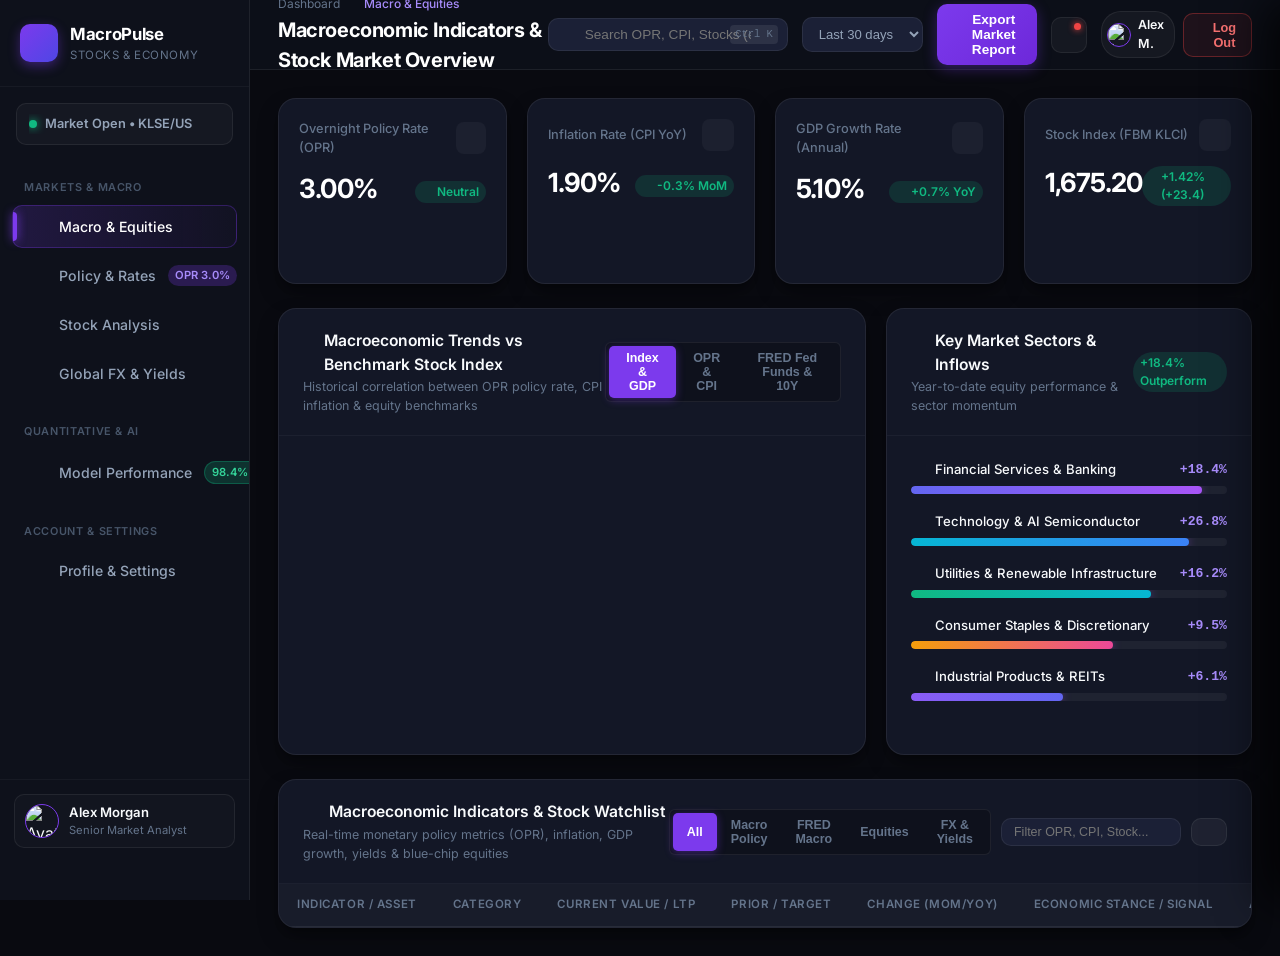
==== commit 7c13ae1a: "feat: complete MacroPulse implementation with multi-dashboard architecture, auth, AI telemetry and d" ====
--- a/index.html
+++ b/index.html
@@ -14,8 +14,11 @@
   <script src="https://unpkg.com/lucide@latest"></script>
   <script src="https://cdn.jsdelivr.net/npm/chart.js"></script>
 
+  <!-- Google Identity Services (OAuth 2.0 / GIS) SDK -->
+  <script src="https://accounts.google.com/gsi/client" async defer onload="window.onGoogleLibraryLoad &amp;&amp; window.onGoogleLibraryLoad()"></script>
+
   <!-- Main Stylesheet -->
-  <link rel="stylesheet" href="css/styles.css?v=20260914-no-guest" />
+  <link rel="stylesheet" href="css/styles.css?v=20260916-google-sso-v12" />
 </head>
 <body>
 
@@ -79,16 +82,11 @@
           <i data-lucide="user-cog" class="nav-icon"></i>
           <span>Profile & Settings</span>
         </a>
-
-        <a class="nav-item" id="navAuthModalTrigger">
-          <i data-lucide="shield-check" class="nav-icon"></i>
-          <span>Auth Portal</span>
-        </a>
       </nav>
 
       <div class="sidebar-footer">
         <div class="user-profile-badge" id="profileBadge" title="User Profile">
-          <img src="https://images.unsplash.com/photo-1534528741775-53994a69daeb?w=100&auto=format&fit=crop&q=80" alt="Avatar" class="avatar" id="sidebarAvatar" />
+          <img src="https://images.unsplash.com/photo-1534528741775-53994a69daeb?w=100&auto=format&fit=crop&q=80" alt="Avatar" class="avatar" id="sidebarAvatar" onerror="this.onerror=null; this.src='https://images.unsplash.com/photo-1534528741775-53994a69daeb?w=160&auto=format&fit=crop&q=80';" />
           <div class="user-info">
             <span class="user-name" id="sidebarUserName">Alex Morgan</span>
             <span class="user-role" id="sidebarUserRole">Senior Market Analyst</span>
@@ -152,7 +150,7 @@
             <!-- Logged In User Pill & Logout Button -->
             <div id="headerUserWrap" style="display: flex; align-items: center; gap: 8px;">
               <div class="header-user-pill" id="headerUserProfile" title="Alex Morgan (Senior Market Analyst)">
-                <img src="https://images.unsplash.com/photo-1534528741775-53994a69daeb?w=100&auto=format&fit=crop&q=80" alt="Avatar" class="avatar-sm" id="headerUserAvatar" />
+                <img src="https://images.unsplash.com/photo-1534528741775-53994a69daeb?w=100&auto=format&fit=crop&q=80" alt="Avatar" class="avatar-sm" id="headerUserAvatar" onerror="this.onerror=null; this.src='https://images.unsplash.com/photo-1534528741775-53994a69daeb?w=160&auto=format&fit=crop&q=80';" />
                 <span class="user-pill-name" id="headerUserName">Alex M.</span>
               </div>
               <button class="btn btn-secondary" id="headerLogoutBtn" style="padding: 6px 12px; font-size: 0.8rem; gap: 6px; color: #f87171; border-color: rgba(239, 68, 68, 0.35); background: rgba(239, 68, 68, 0.08);" title="Log Out of Session">
@@ -588,8 +586,9 @@
                 </div>
                 <div style="font-size: 0.75rem; color: var(--text-muted);" id="stockCompanyName">Malayan Banking Berhad • Financial Services</div>
               </div>
-              <div style="display: flex; align-items: baseline; gap: 10px; margin-left: 12px;">
+              <div style="display: flex; align-items: baseline; gap: 10px; margin-left: 12px; flex-wrap: wrap;">
                 <span class="pair-price" id="tradePairPrice">RM 10.46</span>
+                <span class="base-currency-badge" id="tradeBaseCurrencyBadge" style="display: none; font-size: 0.78rem; font-weight: 700; color: #38bdf8; background: rgba(56, 189, 248, 0.15); border: 1px solid rgba(56, 189, 248, 0.3); padding: 2px 8px; border-radius: 4px;"></span>
                 <span class="delta-badge up" id="tradePairDelta">+0.10 (+0.97%)</span>
               </div>
             </div>
@@ -634,14 +633,17 @@
             <div class="card">
               <div class="card-header" style="flex-wrap: wrap; gap: 8px;">
                 <span class="card-title"><i data-lucide="candlestick-chart" style="width: 18px; height: 18px; color: var(--primary-light);"></i> Candlestick Analysis with Moving Averages</span>
-                <div style="display: flex; gap: 12px; align-items: center; font-size: 0.75rem;">
-                  <span style="display: inline-flex; align-items: center; gap: 5px; color: #facc15; font-weight: 500;">
-                    <span style="display: inline-block; width: 10px; height: 2.5px; background: #facc15; border-radius: 1px;"></span> EMA 20
-                  </span>
-                  <span style="display: inline-flex; align-items: center; gap: 5px; color: #38bdf8; font-weight: 500;">
-                    <span style="display: inline-block; width: 10px; height: 2px; border-top: 2px dashed #38bdf8;"></span> EMA 50
-                  </span>
-                  <span style="display: inline-flex; align-items: center; gap: 5px; color: var(--text-muted);">
+                <div style="display: flex; gap: 8px; align-items: center; font-size: 0.75rem; flex-wrap: wrap;">
+                  <span style="color: var(--text-dim); font-size: 0.7rem; font-weight: 500;">Overlays:</span>
+                  <button type="button" class="tech-overlay-btn active" id="toggleEma20Btn" title="Toggle EMA 20 Overlay">
+                    <span class="overlay-line ema20-line"></span>
+                    <span>EMA 20</span>
+                  </button>
+                  <button type="button" class="tech-overlay-btn active" id="toggleEma50Btn" title="Toggle EMA 50 Overlay">
+                    <span class="overlay-line ema50-line"></span>
+                    <span>EMA 50</span>
+                  </button>
+                  <span style="display: inline-flex; align-items: center; gap: 5px; color: var(--text-muted); margin-left: 4px;">
                     <span style="display: inline-block; width: 8px; height: 8px; background: #10b981; border-radius: 1px;"></span> Bull
                   </span>
                   <span style="display: inline-flex; align-items: center; gap: 5px; color: var(--text-muted);">
@@ -1088,9 +1090,11 @@
                     <strong style="color: #c084fc;" id="tipRealYield">+1.88%</strong>
                   </div>
                 </div>
-                <div style="margin-top: 8px; padding-top: 6px; border-top: 1px solid rgba(255,255,255,0.08); font-size: 0.70rem; color: var(--text-muted); display: flex; justify-content: space-between;">
+                <div style="margin-top: 8px; padding-top: 6px; border-top: 1px solid rgba(255,255,255,0.08); font-size: 0.70rem; color: var(--text-muted); display: flex; justify-content: space-between; align-items: center; gap: 8px;">
                   <span id="tipSpotFx">USD/MYR 4.385</span>
-                  <span style="color: var(--accent-cyan);">Click to inspect curve &rarr;</span>
+                  <button type="button" class="tip-inspect-curve-btn" id="tipInspectCurveBtn">
+                    <span>Click to inspect curve</span> &rarr;
+                  </button>
                 </div>
               </div>
             </div>
@@ -1581,7 +1585,7 @@
             <div style="display: flex; align-items: center; justify-content: space-between; flex-wrap: wrap; gap: 16px;">
               <div style="display: flex; align-items: center; gap: 18px;">
                 <div style="position: relative;">
-                  <img src="https://images.unsplash.com/photo-1534528741775-53994a69daeb?w=160&auto=format&fit=crop&q=80" class="avatar-large" id="profileHeroAvatar" alt="Profile" style="width: 68px; height: 68px; border-radius: 50%; border: 3px solid var(--primary-light); object-fit: cover;" />
+                  <img src="https://images.unsplash.com/photo-1534528741775-53994a69daeb?w=160&auto=format&fit=crop&q=80" class="avatar-large" id="profileHeroAvatar" alt="Profile" style="width: 68px; height: 68px; border-radius: 50%; border: 3px solid var(--primary-light); object-fit: cover;" onerror="this.onerror=null; this.src='https://images.unsplash.com/photo-1534528741775-53994a69daeb?w=160&auto=format&fit=crop&q=80';" />
                   <span style="position: absolute; bottom: 2px; right: 2px; width: 14px; height: 14px; background: #10b981; border: 2px solid #0f172a; border-radius: 50%;" title="Active Session"></span>
                 </div>
                 <div>
@@ -1609,48 +1613,81 @@
             </div>
           </div>
 
-          <div class="settings-grid">
-            <!-- Personal Info & Credentials Card -->
+          <!-- Settings Tab Navigation Bar -->
+          <div class="settings-tabs-nav" id="settingsTabsNav">
+            <button type="button" class="settings-tab-btn active" data-settings-tab="profile">
+              <i data-lucide="user" style="width: 16px; height: 16px;"></i>
+              <span>General Profile</span>
+            </button>
+            <button type="button" class="settings-tab-btn" data-settings-tab="workspace">
+              <i data-lucide="sliders-horizontal" style="width: 16px; height: 16px;"></i>
+              <span>Workspace &amp; Defaults</span>
+            </button>
+            <button type="button" class="settings-tab-btn" data-settings-tab="notifications">
+              <i data-lucide="bell" style="width: 16px; height: 16px;"></i>
+              <span>Alerts &amp; Bulletins</span>
+            </button>
+            <button type="button" class="settings-tab-btn" data-settings-tab="security">
+              <i data-lucide="shield-check" style="width: 16px; height: 16px;"></i>
+              <span>Security &amp; Password</span>
+            </button>
+          </div>
+
+          <!-- TAB 1: GENERAL PROFILE -->
+          <div class="settings-tab-pane active" id="settingsTabProfile">
             <div class="card">
               <div class="card-header">
                 <div>
                   <h3 class="card-title"><i data-lucide="user" style="width: 18px; height: 18px; color: var(--primary-light);"></i> Personal Information &amp; Analyst Profile</h3>
-                  <p class="card-subtitle">Manage your account credentials, regional desk, and market display settings</p>
+                  <p class="card-subtitle">Manage your account credentials, regional desk, and institutional identity</p>
                 </div>
               </div>
               <div class="card-body">
-                
                 <!-- Avatar Upload Row -->
                 <div class="avatar-uploader-row">
-                  <img src="https://images.unsplash.com/photo-1534528741775-53994a69daeb?w=160&auto=format&fit=crop&q=80" class="avatar-large" id="settingsAvatarPreview" alt="Profile Preview" />
+                  <img src="https://images.unsplash.com/photo-1534528741775-53994a69daeb?w=160&auto=format&fit=crop&q=80" class="avatar-large" id="settingsAvatarPreview" alt="Profile Preview" onerror="this.onerror=null; this.src='https://images.unsplash.com/photo-1534528741775-53994a69daeb?w=160&auto=format&fit=crop&q=80';" />
                   <div>
                     <label class="btn btn-secondary" style="cursor: pointer;">
                       <i data-lucide="upload" style="width: 15px; height: 15px;"></i>
                       <span>Upload New Avatar</span>
                       <input type="file" id="avatarFileInput" accept="image/*" style="display: none;" />
                     </label>
-                    <p style="font-size: 0.72rem; color: var(--text-muted); margin-top: 6px;">PNG, JPG, or GIF up to 5MB • Instant synchronization</p>
-                  </div>
-                </div>
-
-                <div class="form-group">
-                  <label class="form-label">Full Name</label>
-                  <input type="text" class="form-input" id="settingsFullName" value="Alex Morgan" />
-                </div>
-
-                <div class="form-group">
-                  <label class="form-label">Email Address</label>
-                  <input type="email" class="form-input" id="settingsEmail" value="alex.morgan@macropulse.ai" />
-                </div>
-
-                <div class="form-group">
-                  <label class="form-label">Professional Role / Title</label>
-                  <input type="text" class="form-input" id="settingsRole" value="Senior Macro Strategist &amp; Equity Analyst" />
-                </div>
-
-                <div class="form-group">
-                  <label class="form-label">Research Desk &amp; Department</label>
-                  <input type="text" class="form-input" id="settingsDesk" value="MacroPulse Sovereign Macro &amp; Bursa Equities Division" />
+                    <p style="font-size: 0.72rem; color: var(--text-muted); margin-top: 6px;">PNG, JPG, or GIF up to 5MB • Instant synchronization across terminal</p>
+                  </div>
+                </div>
+
+                <div class="settings-grid-equal">
+                  <div class="form-group">
+                    <label class="form-label">Full Name</label>
+                    <input type="text" class="form-input" id="settingsFullName" value="Alex Morgan" />
+                    <span class="form-error-hint" id="settingsFullNameError"></span>
+                  </div>
+                  <div class="form-group">
+                    <label class="form-label">Email Address</label>
+                    <input type="email" class="form-input" id="settingsEmail" value="alex.morgan@macropulse.ai" />
+                    <span class="form-error-hint" id="settingsEmailError"></span>
+                  </div>
+                </div>
+
+                <div class="settings-grid-equal">
+                  <div class="form-group">
+                    <label class="form-label">Professional Role / Title</label>
+                    <select class="form-select" id="settingsRole">
+                      <option value="Macroeconomic Strategist">Macroeconomic Strategist</option>
+                      <option value="Equities Portfolio Manager">Equities Portfolio Manager</option>
+                      <option value="Treasury & FX Analyst">Treasury & FX Analyst</option>
+                      <option value="Quantitative / Retail Investor">Quantitative / Retail Investor</option>
+                      <option value="Student">Student</option>
+                      <option value="Other">Other</option>
+                    </select>
+                    <div id="settingsRoleCustomWrap" style="display: none; margin-top: 8px;">
+                      <input type="text" class="form-input" id="settingsRoleCustom" placeholder="Specify your custom role / title..." />
+                    </div>
+                  </div>
+                  <div class="form-group">
+                    <label class="form-label">Research Desk &amp; Department</label>
+                    <input type="text" class="form-input" id="settingsDesk" value="MacroPulse Sovereign Macro &amp; Bursa Equities Division" />
+                  </div>
                 </div>
 
                 <div class="form-group">
@@ -1668,15 +1705,127 @@
                   <label class="form-label">Bio / Profile Description</label>
                   <textarea class="form-textarea" id="settingsBio" style="min-height: 80px;">Macroeconomic research strategist tracking BNM OPR monetary policy, headline CPI inflation, GDP expansion trends, sovereign yield curves, and Bursa Malaysia blue-chip equities.</textarea>
                 </div>
-              </div>
-            </div>
-
-            <!-- Platform Settings & Alert Rules Card -->
+
+                <div class="settings-actions-footer">
+                  <button class="btn btn-secondary" id="discardSettingsBtn">Discard</button>
+                  <button class="btn btn-primary" id="saveSettingsBtn">Save Profile Changes</button>
+                </div>
+              </div>
+            </div>
+          </div>
+
+          <!-- TAB 2: WORKSPACE & WATCHLIST DEFAULTS (Enhancement 5) -->
+          <div class="settings-tab-pane" id="settingsTabWorkspace">
+            <div class="settings-grid-equal">
+              <!-- Card 1: Default Startup & Navigation Standards -->
+              <div class="card">
+                <div class="card-header">
+                  <div>
+                    <h3 class="card-title"><i data-lucide="layout-dashboard" style="width: 18px; height: 18px; color: var(--primary-light);"></i> Startup &amp; Navigation Defaults</h3>
+                    <p class="card-subtitle">Set your initial dashboard workspace and sovereign benchmark indexes</p>
+                  </div>
+                </div>
+                <div class="card-body">
+                  <div class="form-group">
+                    <label class="form-label">Default Landing View</label>
+                    <select class="form-select" id="workspaceDefaultView">
+                      <option value="overview" selected>Macro &amp; Equities Overview (BNM, CPI, GDP)</option>
+                      <option value="trading">Stock Analysis &amp; Bursa Malaysia Candlesticks</option>
+                      <option value="analytics">Global FX &amp; Sovereign Yield Curve Modeling</option>
+                      <option value="models">AI Quantitative Models &amp; Forecast Telemetry</option>
+                      <option value="logs">Federal Reserve FRED Database &amp; Speedometer</option>
+                    </select>
+                    <p style="font-size: 0.72rem; color: var(--text-muted); margin-top: 4px;">Initial screen displayed when launching the terminal.</p>
+                  </div>
+
+                  <div class="form-group">
+                    <label class="form-label">Primary Benchmark Equity Index</label>
+                    <select class="form-select" id="workspaceBenchmark">
+                      <option value="FBMKLCI" selected>FTSE Bursa Malaysia KLCI (FBM KLCI)</option>
+                      <option value="SP500">S&amp;P 500 Index (.SPX)</option>
+                      <option value="DJI">Dow Jones Industrial Average (.DJI)</option>
+                      <option value="ASEAN40">FTSE ASEAN 40 Blue-Chip Index</option>
+                    </select>
+                  </div>
+
+                  <div class="form-group">
+                    <label class="form-label">Default Chart Horizon / Lookback</label>
+                    <select class="form-select" id="workspaceChartPeriod">
+                      <option value="1M">1 Month (Short-Term Tactical)</option>
+                      <option value="3M" selected>3 Months (Quarterly Macro Cycle)</option>
+                      <option value="1Y">1 Year (Annual Baseline)</option>
+                      <option value="5Y">5 Years (Structural Sovereign Trend)</option>
+                    </select>
+                  </div>
+                </div>
+              </div>
+
+              <!-- Card 2: Market Quotation Standards -->
+              <div class="card">
+                <div class="card-header">
+                  <div>
+                    <h3 class="card-title"><i data-lucide="coins" style="width: 18px; height: 18px; color: var(--accent-cyan);"></i> Quotation &amp; Telemetry Standards</h3>
+                    <p class="card-subtitle">Configure base reporting currencies and live streaming polling frequency</p>
+                  </div>
+                </div>
+                <div class="card-body">
+                  <div class="form-group">
+                    <label class="form-label">Primary Equities Focus Sector</label>
+                    <select class="form-select" id="workspaceSectorFocus">
+                      <option value="all" selected>All Blue-Chip Sectors (Aggregated)</option>
+                      <option value="banking">Financial Services &amp; Banking (Maybank, CIMB, PBBANK)</option>
+                      <option value="tech">Technology &amp; AI Semiconductors (Inari, MPI, Frontken)</option>
+                      <option value="utilities">Utilities &amp; Renewable Energy (Tenaga, YTL Power)</option>
+                      <option value="consumer">Consumer Staples &amp; Discretionary</option>
+                    </select>
+                  </div>
+
+                  <div class="form-group">
+                    <label class="form-label">Reporting Base Currency</label>
+                    <select class="form-select" id="workspaceCurrency">
+                      <option value="MYR" selected>Malaysian Ringgit (MYR - RM)</option>
+                      <option value="USD">United States Dollar (USD - $)</option>
+                      <option value="EUR">Euro (EUR - €)</option>
+                      <option value="SGD">Singapore Dollar (SGD - S$)</option>
+                    </select>
+                  </div>
+
+                  <div class="form-group">
+                    <label class="form-label">Market Data Polling Rate</label>
+                    <select class="form-select" id="workspaceRefreshRate">
+                      <option value="15" selected>Ultra-Fast Polling (15s Real-Time Feeds)</option>
+                      <option value="30">Balanced Polling (30s Frequency)</option>
+                      <option value="60">Conservative / Bandwidth Saver (60s)</option>
+                    </select>
+                  </div>
+
+                  <div class="toggle-row" style="margin-top: 14px;">
+                    <div class="toggle-info">
+                      <span class="toggle-title">Terminal Audio Notifications</span>
+                      <span class="toggle-desc">Chime on central bank rate moves &amp; market triggers</span>
+                    </div>
+                    <label class="switch">
+                      <input type="checkbox" id="workspaceAudioChime" checked />
+                      <span class="slider"></span>
+                    </label>
+                  </div>
+                </div>
+              </div>
+            </div>
+
+            <div class="settings-actions-footer">
+              <button class="btn btn-secondary" id="discardWorkspaceBtn">Discard</button>
+              <button class="btn btn-primary" id="saveWorkspaceBtn">Save Workspace Defaults</button>
+            </div>
+          </div>
+
+          <!-- TAB 3: ALERTS & BULLETINS -->
+          <div class="settings-tab-pane" id="settingsTabNotifications">
             <div class="card">
               <div class="card-header">
                 <div>
-                  <h3 class="card-title"><i data-lucide="sliders" style="width: 18px; height: 18px; color: var(--accent-cyan);"></i> Notification Rules &amp; Platform Settings</h3>
-                  <p class="card-subtitle">Control real-time macroeconomic bulletins, price triggers, and secure API keys</p>
+                  <h3 class="card-title"><i data-lucide="bell-ring" style="width: 18px; height: 18px; color: var(--accent-cyan);"></i> Notification Rules &amp; Platform Alerts</h3>
+                  <p class="card-subtitle">Control real-time macroeconomic bulletins, price movement triggers, and notification delivery</p>
                 </div>
               </div>
               <div class="card-body">
@@ -1687,7 +1836,7 @@
                       <span class="toggle-desc">Instant alert on BNM MPC &amp; Federal Reserve policy rate decisions</span>
                     </div>
                     <label class="switch">
-                      <input type="checkbox" checked />
+                      <input type="checkbox" id="notifyOpr" checked />
                       <span class="slider"></span>
                     </label>
                   </div>
@@ -1698,7 +1847,7 @@
                       <span class="toggle-desc">Notify immediately upon DOSM quarterly GDP and monthly inflation data</span>
                     </div>
                     <label class="switch">
-                      <input type="checkbox" checked />
+                      <input type="checkbox" id="notifyCpi" checked />
                       <span class="slider"></span>
                     </label>
                   </div>
@@ -1709,7 +1858,7 @@
                       <span class="toggle-desc">Notify when watchlist equities (e.g. Maybank, Tenaga, WDC) move &gt; 2.0%</span>
                     </div>
                     <label class="switch">
-                      <input type="checkbox" checked />
+                      <input type="checkbox" id="notifyStocks" checked />
                       <span class="slider"></span>
                     </label>
                   </div>
@@ -1720,46 +1869,145 @@
                       <span class="toggle-desc">Daily bulletin of net foreign equity purchases on Bursa Malaysia</span>
                     </div>
                     <label class="switch">
-                      <input type="checkbox" checked />
+                      <input type="checkbox" id="notifyInflow" checked />
                       <span class="slider"></span>
                     </label>
                   </div>
                 </div>
 
-                <!-- API Key & Security Section -->
-                <div style="margin-top: 24px; padding-top: 18px; border-top: 1px solid var(--border-subtle);">
-                  <div style="display: flex; justify-content: space-between; align-items: center; margin-bottom: 7px;">
-                    <label class="form-label" style="margin: 0;">Macro Data Feed API Secret</label>
-                    <span class="status-badge success" style="font-size: 0.68rem; padding: 2px 6px;">Active Key</span>
-                  </div>
-                  <div style="display: flex; gap: 8px;">
-                    <input type="password" class="form-input" value="mp_live_9f83ea019bc248109ad56" readonly id="apiKeyInput" style="font-family: monospace; letter-spacing: 0.05em;" />
-                    <button class="btn btn-secondary" id="toggleApiKeyBtn" title="Show / Hide API Key" style="padding: 0 12px;">
-                      <i data-lucide="eye" id="toggleApiKeyIcon" style="width: 16px; height: 16px;"></i>
-                    </button>
-                    <button class="btn btn-secondary" id="copyApiKeyBtn" title="Copy API Key" style="padding: 0 12px;">
-                      <i data-lucide="copy" style="width: 16px; height: 16px;"></i>
-                    </button>
-                  </div>
-                </div>
-
-                <!-- Account Security Status -->
-                <div style="margin-top: 18px; padding: 12px 14px; background: rgba(255, 255, 255, 0.02); border: 1px solid var(--border-subtle); border-radius: var(--radius-md); display: flex; align-items: center; justify-content: space-between;">
-                  <div style="display: flex; align-items: center; gap: 10px;">
-                    <i data-lucide="shield-check" style="width: 18px; height: 18px; color: var(--accent-green);"></i>
-                    <div>
-                      <div style="font-size: 0.82rem; font-weight: 600; color: #fff;">Two-Factor Authentication (2FA)</div>
-                      <div style="font-size: 0.72rem; color: var(--text-muted);">Secured via Hardware Key &amp; Authenticator App</div>
+                <div class="settings-actions-footer">
+                  <button class="btn btn-secondary" id="discardNotificationsBtn">Discard</button>
+                  <button class="btn btn-primary" id="saveNotificationsBtn">Save Notification Rules</button>
+                </div>
+              </div>
+            </div>
+          </div>
+
+          <!-- TAB 4: SECURITY & PASSWORD (Enhancement 4) -->
+          <div class="settings-tab-pane" id="settingsTabSecurity">
+            <div class="settings-grid-equal">
+              <!-- Card 1: Password & Authentication -->
+              <div class="card">
+                <div class="card-header">
+                  <div>
+                    <h3 class="card-title"><i data-lucide="key-round" style="width: 18px; height: 18px; color: #f59e0b;"></i> Update Account Password</h3>
+                    <p class="card-subtitle">Change your terminal login credentials and review password strength</p>
+                  </div>
+                </div>
+                <div class="card-body">
+                  <form id="updatePasswordForm" onsubmit="event.preventDefault();">
+                    <div class="form-group">
+                      <label class="form-label">Current Password</label>
+                      <div style="position: relative;">
+                        <input type="password" class="form-input" id="passwordCurrent" placeholder="Enter current password" style="padding-right: 42px;" />
+                        <button type="button" class="btn-icon" id="toggleCurrentPassBtn" style="position: absolute; right: 8px; top: 50%; transform: translateY(-50%); width: 28px; height: 28px; background: transparent; border: none; cursor: pointer;">
+                          <i data-lucide="eye" style="width: 15px; height: 15px; color: var(--text-muted);"></i>
+                        </button>
+                      </div>
                     </div>
-                  </div>
-                  <span class="status-badge success" style="font-size: 0.7rem;">Enabled</span>
-                </div>
-
-                <div style="margin-top: 28px; display: flex; justify-content: flex-end; gap: 12px;">
-                  <button class="btn btn-secondary" id="discardSettingsBtn">Discard</button>
-                  <button class="btn btn-primary" id="saveSettingsBtn">Save Changes</button>
-                </div>
-              </div>
+
+                    <div class="form-group">
+                      <label class="form-label">New Password</label>
+                      <div style="position: relative;">
+                        <input type="password" class="form-input" id="passwordNew" placeholder="Enter new strong password" style="padding-right: 42px;" />
+                        <button type="button" class="btn-icon" id="toggleNewPassBtn" style="position: absolute; right: 8px; top: 50%; transform: translateY(-50%); width: 28px; height: 28px; background: transparent; border: none; cursor: pointer;">
+                          <i data-lucide="eye" style="width: 15px; height: 15px; color: var(--text-muted);"></i>
+                        </button>
+                      </div>
+                      <!-- Password Strength Meter -->
+                      <div class="password-strength-wrap">
+                        <div class="password-strength-bars">
+                          <div class="strength-bar" id="strengthBar1"></div>
+                          <div class="strength-bar" id="strengthBar2"></div>
+                          <div class="strength-bar" id="strengthBar3"></div>
+                        </div>
+                        <span class="strength-text" id="strengthText">Enter at least 8 characters with letters and numbers</span>
+                      </div>
+                    </div>
+
+                    <div class="form-group">
+                      <label class="form-label">Confirm New Password</label>
+                      <div style="position: relative;">
+                        <input type="password" class="form-input" id="passwordConfirm" placeholder="Re-type new password" style="padding-right: 42px;" />
+                        <button type="button" class="btn-icon" id="toggleConfirmPassBtn" style="position: absolute; right: 8px; top: 50%; transform: translateY(-50%); width: 28px; height: 28px; background: transparent; border: none; cursor: pointer;">
+                          <i data-lucide="eye" style="width: 15px; height: 15px; color: var(--text-muted);"></i>
+                        </button>
+                      </div>
+                    </div>
+
+                    <div style="margin-top: 20px;">
+                      <button type="button" class="btn btn-primary" id="updatePasswordBtn" style="width: 100%; justify-content: center; gap: 8px;">
+                        <i data-lucide="check-circle" style="width: 16px; height: 16px;"></i>
+                        <span>Update Password</span>
+                      </button>
+                    </div>
+                  </form>
+                </div>
+              </div>
+
+              <!-- Card 2: Institutional API & Sessions -->
+              <div class="card">
+                <div class="card-header">
+                  <div>
+                    <h3 class="card-title"><i data-lucide="shield-check" style="width: 18px; height: 18px; color: var(--accent-green);"></i> Security, API &amp; Sessions</h3>
+                    <p class="card-subtitle">Manage proprietary data feed API secrets and active sessions</p>
+                  </div>
+                </div>
+                <div class="card-body">
+                  <!-- API Key Secret -->
+                  <div style="margin-bottom: 20px;">
+                    <div style="display: flex; justify-content: space-between; align-items: center; margin-bottom: 7px;">
+                      <label class="form-label" style="margin: 0;">Macro Data Feed API Secret</label>
+                      <span class="status-badge success" style="font-size: 0.68rem; padding: 2px 6px;">Active Key</span>
+                    </div>
+                    <div style="display: flex; gap: 8px;">
+                      <input type="password" class="form-input" value="mp_live_9f83ea019bc248109ad56" readonly id="apiKeyInput" style="font-family: monospace; letter-spacing: 0.05em;" />
+                      <button class="btn btn-secondary" id="toggleApiKeyBtn" title="Show / Hide API Key" style="padding: 0 12px;">
+                        <i data-lucide="eye" id="toggleApiKeyIcon" style="width: 16px; height: 16px;"></i>
+                      </button>
+                      <button class="btn btn-secondary" id="copyApiKeyBtn" title="Copy API Key" style="padding: 0 12px;">
+                        <i data-lucide="copy" style="width: 16px; height: 16px;"></i>
+                      </button>
+                      <button class="btn btn-secondary" id="regenerateApiKeyBtn" title="Regenerate Secret Key" style="padding: 0 12px; color: var(--accent-cyan);">
+                        <i data-lucide="refresh-cw" style="width: 16px; height: 16px;"></i>
+                      </button>
+                    </div>
+                  </div>
+
+                  <!-- Two-Factor Authentication (2FA) -->
+                  <div style="padding: 12px 14px; background: rgba(255, 255, 255, 0.02); border: 1px solid var(--border-subtle); border-radius: var(--radius-md); display: flex; align-items: center; justify-content: space-between; margin-bottom: 18px;">
+                    <div style="display: flex; align-items: center; gap: 10px;">
+                      <i data-lucide="shield-check" style="width: 18px; height: 18px; color: var(--accent-green);"></i>
+                      <div>
+                        <div style="font-size: 0.82rem; font-weight: 600; color: #fff;">Two-Factor Authentication (2FA)</div>
+                        <div style="font-size: 0.72rem; color: var(--text-muted);">Secured via FIDO2 Hardware Key &amp; Authenticator</div>
+                      </div>
+                    </div>
+                    <span class="status-badge success" style="font-size: 0.7rem;">Enabled</span>
+                  </div>
+
+                  <!-- Active Sessions Log -->
+                  <div style="padding: 12px 14px; background: rgba(255, 255, 255, 0.02); border: 1px solid var(--border-subtle); border-radius: var(--radius-md);">
+                    <div style="font-size: 0.8rem; font-weight: 600; color: #fff; margin-bottom: 8px; display: flex; align-items: center; gap: 6px;">
+                      <i data-lucide="laptop" style="width: 15px; height: 15px; color: var(--primary-light);"></i>
+                      <span>Active Workstation Session</span>
+                    </div>
+                    <div style="font-size: 0.74rem; color: var(--text-muted); line-height: 1.5;">
+                      <div>• <strong>Current Workstation</strong>: Microsoft Edge / Chrome on Windows 11</div>
+                      <div>• <strong>Location</strong>: Kuala Lumpur, Malaysia (IP: 175.143.218.42)</div>
+                      <div style="color: var(--accent-green); margin-top: 4px; display: flex; align-items: center; gap: 4px;">
+                        <span class="status-dot" style="width: 6px; height: 6px;"></span>
+                        <span>Session Authenticated &amp; Encrypted</span>
+                      </div>
+                    </div>
+                  </div>
+                </div>
+              </div>
+            </div>
+
+            <div class="settings-actions-footer">
+              <button class="btn btn-secondary" id="discardSecurityBtn">Discard</button>
+              <button class="btn btn-primary" id="saveSecurityBtn">Save Security Preferences</button>
             </div>
           </div>
 
@@ -1812,25 +2060,18 @@
             <h2 class="auth-heading">Sign In to Terminal 👋</h2>
             <p class="auth-subheading">Access institutional macroeconomic indicators & equity analytics.</p>
 
-            <!-- Quick Demo Access Helper -->
-            <div style="background: rgba(124, 58, 237, 0.12); border: 1px solid rgba(124, 58, 237, 0.28); border-radius: 8px; padding: 10px 12px; margin-bottom: 16px; font-size: 0.78rem; color: #cbd5e1; line-height: 1.45;">
-              <div style="color: #c084fc; font-weight: 600; display: flex; align-items: center; gap: 6px; margin-bottom: 3px;">
-                <i data-lucide="sparkles" style="width: 14px; height: 14px;"></i>
-                <span>Instant 1-Click Access (No Registration Needed)</span>
-              </div>
-              <span>Credentials are pre-filled below! Simply click <b>"Sign In to Terminal"</b> or <b>"Sign in with Google"</b>.</span>
-            </div>
-
-            <form class="auth-form" id="signInForm" onsubmit="event.preventDefault();">
+            <div id="signInAlert" class="auth-alert-banner" style="display: none;"></div>
+
+            <form class="auth-form" id="signInForm" novalidate onsubmit="event.preventDefault();">
               <div class="form-group">
                 <label class="form-label">Email Address</label>
-                <input type="email" class="form-input" id="signInEmail" placeholder="analyst@institution.com" required value="alex.morgan@macropulse.ai" />
+                <input type="email" class="form-input" id="signInEmail" placeholder="analyst@institution.com" required autocomplete="email" />
               </div>
 
               <div class="form-group">
                 <label class="form-label">Password</label>
                 <div class="password-input-wrap">
-                  <input type="password" class="form-input" id="signInPassword" placeholder="••••••••••••" required value="SecurePass123!" />
+                  <input type="password" class="form-input" id="signInPassword" placeholder="••••••••••••" required autocomplete="current-password" />
                   <button type="button" class="password-toggle-btn" id="togglePasswordBtn" aria-label="Toggle password visibility">
                     <i data-lucide="eye" style="width: 16px; height: 16px;"></i>
                   </button>
@@ -1842,7 +2083,7 @@
                   <input type="checkbox" checked />
                   <span>Remember for 30 days</span>
                 </label>
-                <a href="#" class="forgot-link" onclick="event.preventDefault(); alert('Reset instructions sent to your email.');">Forgot password?</a>
+                <a href="#forgot-password" class="forgot-link" id="forgotPasswordLink">Forgot password?</a>
               </div>
 
               <button type="submit" class="btn btn-primary" id="signInSubmitBtn" style="padding: 12px; margin-top: 4px;">Sign In to Terminal</button>
@@ -1850,7 +2091,9 @@
 
             <div class="auth-divider">or continue with</div>
 
-            <button type="button" class="btn-google" id="googleSsoBtn">
+            <div id="googleOfficialBtnSlot" style="display: none; justify-content: center; margin-bottom: 12px; width: 100%;"></div>
+
+            <button type="button" class="btn-google" id="googleSsoBtn" onclick="window.startGoogleSSOFlow ? window.startGoogleSSOFlow() : (document.getElementById('googleAccountModal').style.display='flex')">
               <svg width="18" height="18" viewBox="0 0 24 24">
                 <path fill="#4285F4" d="M22.56 12.25c0-.78-.07-1.53-.2-2.25H12v4.26h5.92c-.26 1.37-1.04 2.53-2.21 3.31v2.77h3.57c2.08-1.92 3.28-4.74 3.28-8.09z"/>
                 <path fill="#34A853" d="M12 23c2.97 0 5.46-.98 7.28-2.66l-3.57-2.77c-.98.66-2.23 1.06-3.71 1.06-2.86 0-5.29-1.93-6.16-4.53H2.18v2.84C3.99 20.53 7.7 23 12 23z"/>
@@ -1871,45 +2114,156 @@
             <h2 class="auth-heading">Create Account 👋</h2>
             <p class="auth-subheading">Track monetary policies, GDP trends, and stock watchlists.</p>
 
-            <form class="auth-form" id="signUpForm" onsubmit="event.preventDefault();">
+            <div id="signUpAlert" class="auth-alert-banner" style="display: none;"></div>
+
+            <form class="auth-form" id="signUpForm" onsubmit="event.preventDefault();" novalidate>
               <div class="form-group">
                 <label class="form-label">Full Name</label>
-                <input type="text" class="form-input" id="signUpName" placeholder="Enter your full name" required />
+                <input type="text" class="form-input" id="signUpName" placeholder="e.g. Alex Morgan" required />
+                <span class="form-error-hint" id="signUpNameError"></span>
               </div>
 
               <div class="form-group">
                 <label class="form-label">Email Address</label>
                 <input type="email" class="form-input" id="signUpEmail" placeholder="Enter your work email" required />
+                <span class="form-error-hint" id="signUpEmailError"></span>
               </div>
 
               <div class="form-group">
                 <label class="form-label">Select Your Role</label>
                 <select class="form-select" id="signUpRole">
-                  <option value="strategist">Macroeconomic Strategist</option>
-                  <option value="portfolio">Equities Portfolio Manager</option>
-                  <option value="treasury">Treasury & FX Analyst</option>
-                  <option value="investor">Quantitative / Retail Investor</option>
+                  <option value="Macroeconomic Strategist">Macroeconomic Strategist</option>
+                  <option value="Equities Portfolio Manager">Equities Portfolio Manager</option>
+                  <option value="Treasury & FX Analyst">Treasury & FX Analyst</option>
+                  <option value="Quantitative / Retail Investor">Quantitative / Retail Investor</option>
+                  <option value="Student">Student</option>
+                  <option value="Other">Other</option>
                 </select>
+                <div id="signUpRoleCustomWrap" style="display: none; margin-top: 8px;">
+                  <input type="text" class="form-input" id="signUpRoleCustom" placeholder="Specify your custom role / title..." />
+                </div>
               </div>
 
               <div class="form-group">
                 <label class="form-label">Password</label>
-                <input type="password" class="form-input" id="signUpPassword" placeholder="Create a strong password" required />
+                <div class="password-input-wrap">
+                  <input type="password" class="form-input" id="signUpPassword" placeholder="Min. 8 chars (letters & numbers)" required />
+                  <button type="button" class="password-toggle-btn" id="toggleSignUpPasswordBtn" aria-label="Toggle password visibility">
+                    <i data-lucide="eye" style="width: 16px; height: 16px;"></i>
+                  </button>
+                </div>
+                <span class="form-error-hint" id="signUpPasswordError"></span>
+              </div>
+
+              <div class="form-group">
+                <label class="form-label">Confirm Password</label>
+                <div class="password-input-wrap">
+                  <input type="password" class="form-input" id="signUpConfirmPassword" placeholder="Confirm your password" required />
+                  <button type="button" class="password-toggle-btn" id="toggleSignUpConfirmPasswordBtn" aria-label="Toggle confirm password visibility">
+                    <i data-lucide="eye" style="width: 16px; height: 16px;"></i>
+                  </button>
+                </div>
+                <span class="form-error-hint" id="signUpConfirmPasswordError"></span>
               </div>
 
               <div class="checkbox-row">
                 <label class="checkbox-label">
-                  <input type="checkbox" required checked />
+                  <input type="checkbox" id="signUpTerms" required checked />
                   <span>I agree to the Terms & Privacy Policy</span>
                 </label>
-              </div>
-
-              <button type="submit" class="btn btn-primary" id="signUpSubmitBtn" style="padding: 12px; margin-top: 4px;">Launch Macro Terminal</button>
+                <span class="form-error-hint" id="signUpTermsError"></span>
+              </div>
+
+              <button type="submit" class="btn btn-primary" id="signUpSubmitBtn" style="padding: 12px; margin-top: 4px; display: inline-flex; align-items: center; justify-content: center; gap: 8px;">
+                <i data-lucide="user-plus" style="width: 16px; height: 16px;"></i>
+                <span>Sign Up</span>
+              </button>
             </form>
+
+            <div class="auth-divider">or continue with</div>
+
+            <div id="googleOfficialSignUpSlot" style="display: none; justify-content: center; margin-bottom: 12px; width: 100%;"></div>
+
+            <button type="button" class="btn-google" id="googleSignUpBtn" onclick="window.startGoogleSSOFlow ? window.startGoogleSSOFlow() : (document.getElementById('googleAccountModal').style.display='flex')">
+              <svg width="18" height="18" viewBox="0 0 24 24">
+                <path fill="#4285F4" d="M22.56 12.25c0-.78-.07-1.53-.2-2.25H12v4.26h5.92c-.26 1.37-1.04 2.53-2.21 3.31v2.77h3.57c2.08-1.92 3.28-4.74 3.28-8.09z"/>
+                <path fill="#34A853" d="M12 23c2.97 0 5.46-.98 7.28-2.66l-3.57-2.77c-.98.66-2.23 1.06-3.71 1.06-2.86 0-5.29-1.93-6.16-4.53H2.18v2.84C3.99 20.53 7.7 23 12 23z"/>
+                <path fill="#FBBC05" d="M5.84 14.09c-.22-.66-.35-1.36-.35-2.09s.13-1.43.35-2.09V7.06H2.18C1.43 8.55 1 10.22 1 12s.43 3.45 1.18 4.94l2.85-2.22.81-.63z"/>
+                <path fill="#EA4335" d="M12 5.38c1.62 0 3.06.56 4.21 1.64l3.15-3.15C17.45 2.09 14.97 1 12 1 7.7 1 3.99 3.47 2.18 7.06l3.66 2.84c.87-2.6 3.3-4.52 6.16-4.52z"/>
+              </svg>
+              <span>Sign up with Google</span>
+            </button>
 
             <div class="auth-toggle-footer">
               <span>Already have an account?</span>
               <button type="button" class="auth-toggle-btn" id="switchToSignInBtn">Sign in</button>
+            </div>
+          </div>
+
+          <!-- Mode 3: Forgot Password -->
+          <div id="authForgotPasswordContainer" style="display: none;">
+            <div style="display: flex; align-items: center; gap: 8px; margin-bottom: 8px;">
+              <button type="button" id="forgotBackIconBtn" style="background: rgba(255,255,255,0.06); border: 1px solid var(--border-color); border-radius: 8px; padding: 6px 8px; color: var(--text-muted); cursor: pointer; display: inline-flex; align-items: center; justify-content: center;" title="Back to Sign In">
+                <i data-lucide="arrow-left" style="width: 16px; height: 16px;"></i>
+              </button>
+              <h2 class="auth-heading" style="margin-bottom: 0;">Reset Password 🔑</h2>
+            </div>
+            <p class="auth-subheading">Enter your institutional email to receive a secure password reset link and verification code.</p>
+
+            <div id="forgotAlert" class="auth-alert-banner" style="display: none; margin-bottom: 14px;"></div>
+
+            <!-- Step 1: Request Code Form -->
+            <form class="auth-form" id="forgotPasswordForm" onsubmit="event.preventDefault();" novalidate>
+              <div class="form-group">
+                <label class="form-label">Registered Work Email</label>
+                <div style="position: relative;">
+                  <input type="email" class="form-input" id="forgotEmail" placeholder="analyst@institution.com" required style="padding-left: 38px;" />
+                  <i data-lucide="mail" style="position: absolute; left: 12px; top: 50%; transform: translateY(-50%); width: 16px; height: 16px; color: var(--text-muted);"></i>
+                </div>
+                <span class="form-error-hint" id="forgotEmailError"></span>
+              </div>
+
+              <button type="submit" class="btn btn-primary" id="forgotSubmitBtn" style="padding: 12px; margin-top: 6px; width: 100%;">Send Verification Code</button>
+            </form>
+
+            <!-- Step 2: Verification Code & New Password Form -->
+            <form class="auth-form" id="resetPasswordStep2Form" style="display: none;" onsubmit="event.preventDefault();" novalidate>
+              <div id="resetNoticeBanner" style="background: rgba(16, 185, 129, 0.12); border: 1px solid rgba(16, 185, 129, 0.3); border-radius: 8px; padding: 10px 12px; margin-bottom: 14px; font-size: 0.78rem; color: #a7f3d0; display: flex; align-items: flex-start; gap: 8px;">
+                <i data-lucide="check-circle-2" style="width: 16px; height: 16px; color: #34d399; flex-shrink: 0; margin-top: 2px;"></i>
+                <div id="resetNoticeText">
+                  <b>Security code sent!</b> Check your inbox or enter verification code <code style="background: rgba(0,0,0,0.35); padding: 1px 5px; border-radius: 4px; color: #fff; font-weight: 600;">849201</code>.
+                </div>
+              </div>
+
+              <div id="resetStep2Alert" class="auth-alert-banner" style="display: none; margin-bottom: 14px;"></div>
+
+              <div class="form-group">
+                <label class="form-label">6-Digit Verification Code</label>
+                <input type="text" class="form-input" id="resetSecurityCode" placeholder="Enter 6-digit code" maxlength="6" style="letter-spacing: 4px; font-weight: 600; text-align: center; font-size: 1.1rem;" required value="" />
+                <span class="form-error-hint" id="resetSecurityCodeError"></span>
+              </div>
+
+              <div class="form-group">
+                <label class="form-label">New Password</label>
+                <div class="password-input-wrap">
+                  <input type="password" class="form-input" id="resetNewPassword" placeholder="Create new strong password" required />
+                  <button type="button" class="password-toggle-btn" id="toggleResetPasswordBtn" aria-label="Toggle password visibility">
+                    <i data-lucide="eye" style="width: 16px; height: 16px;"></i>
+                  </button>
+                </div>
+              </div>
+
+              <div class="form-group">
+                <label class="form-label">Confirm New Password</label>
+                <input type="password" class="form-input" id="resetConfirmPassword" placeholder="Confirm new password" required />
+              </div>
+
+              <button type="submit" class="btn btn-primary" id="resetPasswordSubmitBtn" style="padding: 12px; margin-top: 6px; width: 100%;">Set New Password & Sign In</button>
+            </form>
+
+            <div class="auth-toggle-footer">
+              <span>Remembered your password?</span>
+              <button type="button" class="auth-toggle-btn" id="backToSignInFromForgotBtn">Sign in</button>
             </div>
           </div>
 
@@ -1974,6 +2328,125 @@
           <i data-lucide="log-out" style="width: 15px; height: 15px;"></i>
           <span>Confirm Log Out</span>
         </button>
+      </div>
+    </div>
+  </div>
+
+
+  <!-- ==================== GOOGLE ACCOUNT CHOOSER MODAL ==================== -->
+  <div class="auth-modal-backdrop" id="googleAccountModal" style="display: none;">
+    <div class="google-modal-card">
+      <button class="google-close-btn" id="closeGoogleModalBtn" type="button" title="Close" aria-label="Close dialog">
+        <i data-lucide="x" style="width: 18px; height: 18px;"></i>
+      </button>
+
+      <div class="google-modal-header">
+        <div class="google-brand-header">
+          <!-- Google 4-Color SVG Logo -->
+          <svg width="40" height="40" viewBox="0 0 24 24" style="flex-shrink: 0;">
+            <path fill="#4285F4" d="M22.56 12.25c0-.78-.07-1.53-.2-2.25H12v4.26h5.92c-.26 1.37-1.04 2.53-2.21 3.31v2.77h3.57c2.08-1.92 3.28-4.74 3.28-8.09z"/>
+            <path fill="#34A853" d="M12 23c2.97 0 5.46-.98 7.28-2.66l-3.57-2.77c-.98.66-2.23 1.06-3.71 1.06-2.86 0-5.29-1.93-6.16-4.53H2.18v2.84C3.99 20.53 7.7 23 12 23z"/>
+            <path fill="#FBBC05" d="M5.84 14.09c-.22-.66-.35-1.36-.35-2.09s.13-1.43.35-2.09V7.06H2.18C1.43 8.55 1 10.22 1 12s.43 3.45 1.18 4.94l2.85-2.22.81-.63z"/>
+            <path fill="#EA4335" d="M12 5.38c1.62 0 3.06.56 4.21 1.64l3.15-3.15C17.45 2.09 14.97 1 12 1 7.7 1 3.99 3.47 2.18 7.06l3.66 2.84c.87-2.6 3.3-4.52 6.16-4.52z"/>
+          </svg>
+          <h2 class="google-modal-title">Sign in with Google</h2>
+          <p class="google-modal-subtitle">Choose an account to continue to <b>MacroPulse Terminal</b></p>
+        </div>
+      </div>
+
+      <div class="google-modal-body">
+        <!-- List View of Google Accounts -->
+        <div class="google-accounts-list" id="googleAccountsList">
+          <!-- Account 1: Mikasa Ackerman -->
+          <div class="google-account-item" data-email="reynaxmikasa23@gmail.com" data-name="Mikasa Ackerman">
+            <div class="google-avatar-badge" style="background: linear-gradient(135deg, #d946ef, #8b5cf6);">
+              <span>M</span>
+            </div>
+            <div class="google-account-info">
+              <div class="google-account-name">Mikasa Ackerman</div>
+              <div class="google-account-email">reynaxmikasa23@gmail.com</div>
+              <div class="google-account-tag">Registered Account • MySQL Synchronized</div>
+            </div>
+            <i data-lucide="chevron-right" class="google-item-arrow"></i>
+          </div>
+
+          <!-- Account 2: Alex Morgan -->
+          <div class="google-account-item" data-email="alex.morgan@macropulse.ai" data-name="Alex Morgan">
+            <div class="google-avatar-badge" style="background: linear-gradient(135deg, #2563eb, #06b6d4);">
+              <span>A</span>
+            </div>
+            <div class="google-account-info">
+              <div class="google-account-name">Alex Morgan</div>
+              <div class="google-account-email">alex.morgan@macropulse.ai</div>
+              <div class="google-account-tag">Chief Macro Strategist • MySQL Synchronized</div>
+            </div>
+            <i data-lucide="chevron-right" class="google-item-arrow"></i>
+          </div>
+
+          <!-- Account 3: Use Another Account Option -->
+          <div class="google-account-item google-use-another" id="googleUseAnotherToggle">
+            <div class="google-avatar-badge google-badge-plus">
+              <i data-lucide="user" style="width: 18px; height: 18px;"></i>
+            </div>
+            <div class="google-account-info">
+              <div class="google-account-name">Use another Google account</div>
+              <div class="google-account-email">Sign in or auto-register any Gmail address</div>
+            </div>
+            <i data-lucide="chevron-down" id="googleAnotherArrow" class="google-item-arrow"></i>
+          </div>
+        </div>
+
+        <!-- Single Google Email Entry Form (Google Accounts style) -->
+        <div class="google-custom-form" id="googleCustomForm" style="display: none;">
+          <div class="google-input-wrap">
+            <label class="google-input-label">Google Email or phone</label>
+            <input type="email" class="google-text-input" id="googleCustomEmail" placeholder="your.name@gmail.com" autocomplete="email" />
+            <span class="google-error-msg" id="googleCustomEmailError"></span>
+          </div>
+
+          <div class="google-input-wrap" style="margin-bottom: 8px;">
+            <label class="google-input-label">Display Name (Optional)</label>
+            <input type="text" class="google-text-input" id="googleCustomName" placeholder="e.g., Sarah Connor" />
+          </div>
+
+          <div class="google-form-actions">
+            <button type="button" class="google-btn-text" id="cancelGoogleCustomBtn">Back to accounts</button>
+            <button type="button" class="google-btn-primary" id="submitGoogleCustomBtn">
+              <span>Next</span>
+              <i data-lucide="arrow-right" style="width: 14px; height: 14px;"></i>
+            </button>
+          </div>
+        </div>
+      </div>
+
+      <!-- Google Modal Footer (Authentic Google Style) -->
+      <div class="google-modal-footer">
+        <div class="google-footer-links-row">
+          <span>English (United States)</span>
+          <div class="google-footer-links">
+            <a href="https://support.google.com/accounts" target="_blank" rel="noopener">Help</a>
+            <a href="https://policies.google.com/privacy" target="_blank" rel="noopener">Privacy</a>
+            <a href="https://policies.google.com/terms" target="_blank" rel="noopener">Terms</a>
+          </div>
+        </div>
+
+        <!-- Optional Live Google Cloud Client ID Configuration Toggle -->
+        <div class="google-oauth-config-toggle">
+          <button type="button" class="google-oauth-toggle-btn" id="googleOauthToggleBtn">
+            <i data-lucide="settings" style="width: 12px; height: 12px;"></i>
+            <span id="googleOauthToggleText">Connect official Google Cloud Client ID (Optional)</span>
+          </button>
+          <div id="googleOauthConfigBox" class="google-oauth-config-box" style="display: none;">
+            <p style="margin: 0 0 6px; color: #444746; line-height: 1.4;">
+              Paste your registered Google Cloud <b>OAuth 2.0 Client ID</b> for <code>http://localhost:3000</code> to launch Google's live <code>accounts.google.com</code> server popup:
+            </p>
+            <input type="text" id="googleLiveClientIdInput" placeholder="xxxx-xxxx.apps.googleusercontent.com" />
+            <div style="display: flex; gap: 8px; justify-content: flex-end; margin-top: 8px;">
+              <button type="button" id="saveGoogleClientIdBtn">Save &amp; Activate Live Google</button>
+            </div>
+            <span id="googleLiveConfigStatus" style="display: block; margin-top: 4px; font-size: 0.72rem; color: #0b57d0;"></span>
+          </div>
+        </div>
       </div>
     </div>
   </div>
@@ -2504,6 +2977,6 @@
   <div class="toast-container" id="toastContainer"></div>
 
   <!-- App Script -->
-  <script src="js/app.js?v=20260914-no-guest"></script>
+  <script src="js/app.js?v=20260921-ema-toggle-v24"></script>
 </body>
 </html>
--- a/css/styles.css
+++ b/css/styles.css
@@ -1104,6 +1104,15 @@
   background: rgba(255, 255, 255, 0.03);
 }
 
+@keyframes logPulseGlow {
+  0% { background: rgba(59, 130, 246, 0.22); box-shadow: 0 0 14px rgba(59, 130, 246, 0.35); }
+  100% { background: transparent; box-shadow: none; }
+}
+
+.log-entry.new-arrival {
+  animation: logPulseGlow 1.8s cubic-bezier(0.16, 1, 0.3, 1);
+}
+
 .log-time {
   color: var(--text-dim);
   flex-shrink: 0;
@@ -1217,6 +1226,72 @@
 
 .stock-search-item:hover, .stock-search-item.highlighted {
   background: rgba(124, 58, 237, 0.22);
+}
+
+.stock-search-empty {
+  padding: 18px 20px;
+  text-align: center;
+  color: var(--text-muted);
+  font-size: 0.84rem;
+  display: flex;
+  align-items: center;
+  justify-content: center;
+  gap: 8px;
+  user-select: none;
+}
+
+/* Interactive Technical Overlays (EMA 20, EMA 50) */
+.tech-overlay-btn {
+  display: inline-flex;
+  align-items: center;
+  gap: 6px;
+  background: rgba(255, 255, 255, 0.05);
+  border: 1px solid var(--border-color);
+  border-radius: var(--radius-full);
+  padding: 3px 10px;
+  font-size: 0.72rem;
+  font-weight: 600;
+  color: var(--text-muted);
+  cursor: pointer;
+  transition: all var(--transition-fast);
+  user-select: none;
+}
+
+.tech-overlay-btn:hover {
+  background: rgba(255, 255, 255, 0.1);
+  color: #fff;
+}
+
+.tech-overlay-btn.active#toggleEma20Btn {
+  background: rgba(250, 204, 21, 0.12);
+  border-color: rgba(250, 204, 21, 0.35);
+  color: #facc15;
+}
+
+.tech-overlay-btn.active#toggleEma50Btn {
+  background: rgba(6, 182, 212, 0.12);
+  border-color: rgba(6, 182, 212, 0.35);
+  color: #38bdf8;
+}
+
+.tech-overlay-btn:not(.active) {
+  opacity: 0.45;
+  text-decoration: line-through;
+}
+
+.overlay-line.ema20-line {
+  display: inline-block;
+  width: 10px;
+  height: 2.5px;
+  background: #facc15;
+  border-radius: 1px;
+}
+
+.overlay-line.ema50-line {
+  display: inline-block;
+  width: 10px;
+  height: 2px;
+  border-top: 2px dashed #38bdf8;
 }
 
 .stock-item-symbol {
@@ -1844,8 +1919,8 @@
   border-radius: 10px;
   padding: 10px 14px;
   min-width: 230px;
-  max-width: 255px;
-  pointer-events: none !important;
+  max-width: 280px;
+  pointer-events: auto !important;
   box-shadow: 0 20px 45px -5px rgba(0, 0, 0, 0.95), 0 0 25px rgba(124, 58, 237, 0.35) !important;
   opacity: 0;
   transform: translate(0, 0);
@@ -1854,6 +1929,56 @@
 
 .map-floating-tooltip.visible {
   opacity: 1;
+}
+
+.tip-inspect-curve-btn {
+  background: rgba(6, 182, 212, 0.12);
+  border: 1px solid rgba(6, 182, 212, 0.45);
+  color: var(--accent-cyan);
+  font-family: 'Inter', sans-serif;
+  font-size: 0.70rem;
+  font-weight: 600;
+  padding: 3px 8px;
+  border-radius: 5px;
+  cursor: pointer;
+  display: inline-flex;
+  align-items: center;
+  gap: 4px;
+  transition: all 0.2s cubic-bezier(0.16, 1, 0.3, 1);
+  text-decoration: none;
+  white-space: nowrap;
+}
+
+.tip-inspect-curve-btn:hover {
+  background: var(--accent-cyan);
+  color: #0b0f1d;
+  border-color: var(--accent-cyan);
+  box-shadow: 0 0 12px rgba(6, 182, 212, 0.55);
+  transform: translateY(-1px);
+}
+
+.tip-inspect-curve-btn:active {
+  transform: translateY(0);
+}
+
+/* Curve Refocus Highlight Animation */
+@keyframes curveFocusGlow {
+  0% {
+    box-shadow: 0 0 0 2px var(--accent-cyan), 0 0 35px rgba(6, 182, 212, 0.65);
+    border-color: var(--accent-cyan) !important;
+  }
+  50% {
+    box-shadow: 0 0 0 2px var(--accent-cyan), 0 0 45px rgba(6, 182, 212, 0.85);
+    border-color: var(--accent-cyan) !important;
+  }
+  100% {
+    box-shadow: none;
+    border-color: var(--border-color) !important;
+  }
+}
+
+.curve-refocus-highlight {
+  animation: curveFocusGlow 1.8s ease-out;
 }
 
 /* Yield Curve & Capital Flows Grid */
@@ -1956,12 +2081,111 @@
 .tile-apac { background: linear-gradient(135deg, #0284c7 0%, #06b6d4 100%); }
 
 /* ==========================================================================
-   View 5: Settings & Preferences
+   View 5: Settings & Preferences (Tabbed Architecture)
    ========================================================================== */
+.settings-tabs-nav {
+  display: flex;
+  gap: 8px;
+  margin-bottom: 24px;
+  background: rgba(15, 18, 30, 0.7);
+  padding: 6px;
+  border-radius: var(--radius-lg);
+  border: 1px solid var(--border-color);
+  backdrop-filter: blur(14px);
+  -webkit-backdrop-filter: blur(14px);
+  overflow-x: auto;
+}
+
+.settings-tab-btn {
+  display: inline-flex;
+  align-items: center;
+  gap: 8px;
+  padding: 10px 18px;
+  border-radius: var(--radius-md);
+  background: transparent;
+  border: 1px solid transparent;
+  color: var(--text-secondary);
+  font-size: 0.86rem;
+  font-weight: 600;
+  cursor: pointer;
+  transition: all var(--transition-fast);
+  white-space: nowrap;
+}
+
+.settings-tab-btn:hover {
+  color: #fff;
+  background: rgba(255, 255, 255, 0.05);
+}
+
+.settings-tab-btn.active {
+  background: linear-gradient(135deg, rgba(124, 58, 237, 0.35) 0%, rgba(99, 102, 241, 0.25) 100%);
+  border-color: rgba(124, 58, 237, 0.5);
+  color: #ffffff;
+  box-shadow: 0 4px 14px rgba(124, 58, 237, 0.25);
+}
+
+.settings-tab-pane {
+  display: none;
+  animation: tabPaneFade 0.28s cubic-bezier(0.16, 1, 0.3, 1) forwards;
+}
+
+.settings-tab-pane.active {
+  display: block;
+}
+
+@keyframes tabPaneFade {
+  from { opacity: 0; transform: translateY(6px); }
+  to { opacity: 1; transform: translateY(0); }
+}
+
 .settings-grid {
   display: grid;
   grid-template-columns: 1.2fr 1fr;
   gap: 24px;
+}
+
+.settings-grid-equal {
+  display: grid;
+  grid-template-columns: 1fr 1fr;
+  gap: 24px;
+}
+
+.password-strength-wrap {
+  margin-top: 8px;
+  margin-bottom: 16px;
+}
+
+.password-strength-bars {
+  display: flex;
+  gap: 6px;
+  height: 4px;
+  margin-bottom: 6px;
+}
+
+.strength-bar {
+  flex: 1;
+  height: 100%;
+  border-radius: 2px;
+  background: rgba(255, 255, 255, 0.1);
+  transition: background 0.25s ease;
+}
+
+.strength-bar.weak { background: #ef4444; }
+.strength-bar.medium { background: #f59e0b; }
+.strength-bar.strong { background: #10b981; }
+
+.strength-text {
+  font-size: 0.73rem;
+  color: var(--text-muted);
+}
+
+.settings-actions-footer {
+  margin-top: 24px;
+  display: flex;
+  justify-content: flex-end;
+  gap: 12px;
+  padding-top: 18px;
+  border-top: 1px solid var(--border-subtle);
 }
 
 .form-group {
@@ -1993,9 +2217,60 @@
   box-shadow: 0 0 14px rgba(124, 58, 237, 0.25);
 }
 
+.form-select option {
+  background: #0f172a;
+  color: #f8fafc;
+  padding: 8px 12px;
+}
+
 .form-textarea {
   resize: vertical;
   min-height: 90px;
+}
+
+.form-input.is-invalid, .form-textarea.is-invalid, .form-select.is-invalid {
+  border-color: #ef4444 !important;
+  box-shadow: 0 0 10px rgba(239, 68, 68, 0.3) !important;
+}
+
+.form-error-hint {
+  display: none;
+  font-size: 0.75rem;
+  color: #f87171;
+  margin-top: 5px;
+  font-weight: 500;
+  line-height: 1.3;
+}
+
+.form-error-hint.visible {
+  display: block;
+}
+
+.auth-alert-banner {
+  border-radius: var(--radius-md);
+  padding: 10px 14px;
+  font-size: 0.82rem;
+  line-height: 1.4;
+  margin-bottom: 14px;
+  display: none;
+  align-items: center;
+  gap: 8px;
+}
+
+.auth-alert-banner.visible {
+  display: flex;
+}
+
+.auth-alert-banner.error {
+  background: rgba(239, 68, 68, 0.12);
+  border: 1px solid rgba(239, 68, 68, 0.4);
+  color: #fca5a5;
+}
+
+.auth-alert-banner.success {
+  background: rgba(16, 185, 129, 0.12);
+  border: 1px solid rgba(16, 185, 129, 0.4);
+  color: #6ee7b7;
 }
 
 /* Avatar Upload Preview */
@@ -2293,14 +2568,14 @@
   }
 }
 
-/* Legacy Modal Backdrop (kept for modals like logout confirmation) */
+/* Modal Backdrop (used for Google SSO, logout confirmation, etc.) */
 .auth-modal-backdrop {
   position: fixed;
   top: 0; left: 0; right: 0; bottom: 0;
   background: rgba(4, 5, 8, 0.85);
   backdrop-filter: blur(10px);
   -webkit-backdrop-filter: blur(10px);
-  z-index: 999;
+  z-index: 10050 !important;
   display: none;
   align-items: center;
   justify-content: center;
@@ -4184,3 +4459,350 @@
   background: #15192c;
   border-top: 1px solid var(--border-color);
 }
+
+/* ==========================================================================
+   AUTHENTIC GOOGLE IDENTITY SERVICES / SSO MODAL
+   ========================================================================== */
+#googleAccountModal {
+  z-index: 10050 !important;
+}
+
+.google-modal-card {
+  max-width: 440px;
+  width: 92%;
+  background: #ffffff;
+  color: #1f1f1f;
+  border: 1px solid #e0e2e0;
+  border-radius: 28px;
+  box-shadow: 0 20px 60px rgba(0, 0, 0, 0.55), 0 0 0 1px rgba(0, 0, 0, 0.05);
+  animation: modalScale 0.22s cubic-bezier(0.16, 1, 0.3, 1);
+  overflow: hidden;
+  position: relative;
+  font-family: -apple-system, BlinkMacSystemFont, "Segoe UI", Roboto, "Google Sans", sans-serif;
+}
+
+.google-modal-header {
+  padding: 30px 28px 16px;
+  text-align: center;
+  position: relative;
+  background: #ffffff;
+}
+
+.google-brand-header {
+  display: flex;
+  flex-direction: column;
+  align-items: center;
+  justify-content: center;
+}
+
+.google-modal-title {
+  font-size: 1.45rem;
+  font-weight: 500;
+  color: #1f1f1f;
+  margin: 12px 0 4px;
+  letter-spacing: -0.2px;
+}
+
+.google-modal-subtitle {
+  font-size: 0.88rem;
+  color: #444746;
+  margin: 0;
+  line-height: 1.4;
+}
+
+.google-modal-subtitle b {
+  color: #1f1f1f;
+  font-weight: 600;
+}
+
+.google-close-btn {
+  position: absolute;
+  top: 18px;
+  right: 18px;
+  width: 34px;
+  height: 34px;
+  border-radius: 50%;
+  border: none;
+  background: transparent;
+  color: #444746;
+  display: flex;
+  align-items: center;
+  justify-content: center;
+  cursor: pointer;
+  transition: all 0.15s ease;
+}
+
+.google-close-btn:hover {
+  background: #f1f3f4;
+  color: #1f1f1f;
+}
+
+.google-modal-body {
+  padding: 4px 0 16px;
+  background: #ffffff;
+}
+
+.google-accounts-list {
+  display: flex;
+  flex-direction: column;
+  border-top: 1px solid #e0e2e0;
+}
+
+.google-account-item {
+  display: flex;
+  align-items: center;
+  gap: 14px;
+  padding: 12px 24px;
+  border-bottom: 1px solid #f1f3f4;
+  cursor: pointer;
+  transition: background 0.15s ease;
+  user-select: none;
+  background: #ffffff;
+}
+
+.google-account-item:hover {
+  background: #f8fafd;
+}
+
+.google-account-item:active {
+  background: #eef2f8;
+}
+
+.google-avatar-badge {
+  width: 38px;
+  height: 38px;
+  border-radius: 50%;
+  display: flex;
+  align-items: center;
+  justify-content: center;
+  font-weight: 600;
+  font-size: 1rem;
+  color: #ffffff;
+  flex-shrink: 0;
+  box-shadow: 0 1px 3px rgba(0, 0, 0, 0.15);
+}
+
+.google-badge-plus {
+  background: #f1f3f4 !important;
+  color: #444746 !important;
+  border: 1px solid #dadce0;
+}
+
+.google-account-item:hover .google-badge-plus {
+  background: #e8f0fe !important;
+  color: #0b57d0 !important;
+  border-color: #c2e7ff;
+}
+
+.google-account-info {
+  flex: 1;
+  min-width: 0;
+  text-align: left;
+}
+
+.google-account-name {
+  font-size: 0.92rem;
+  font-weight: 500;
+  color: #1f1f1f;
+  margin-bottom: 2px;
+  white-space: nowrap;
+  overflow: hidden;
+  text-overflow: ellipsis;
+}
+
+.google-account-email {
+  font-size: 0.8rem;
+  color: #444746;
+  white-space: nowrap;
+  overflow: hidden;
+  text-overflow: ellipsis;
+}
+
+.google-account-tag {
+  font-size: 0.7rem;
+  color: #0b57d0;
+  margin-top: 2px;
+  font-weight: 500;
+}
+
+.google-item-arrow {
+  color: #747775;
+  transition: transform 0.18s ease;
+  flex-shrink: 0;
+}
+
+.google-account-item:hover .google-item-arrow {
+  color: #1f1f1f;
+  transform: translateX(2px);
+}
+
+/* Custom Google Single Sign-In Form (Accounts.google.com style) */
+.google-custom-form {
+  padding: 16px 24px 8px;
+  background: #ffffff;
+}
+
+.google-input-wrap {
+  margin-bottom: 12px;
+}
+
+.google-input-label {
+  display: block;
+  font-size: 0.78rem;
+  font-weight: 500;
+  color: #444746;
+  margin-bottom: 6px;
+}
+
+.google-text-input {
+  width: 100%;
+  padding: 13px 14px;
+  border: 1px solid #747775;
+  border-radius: 6px;
+  font-size: 0.92rem;
+  color: #1f1f1f;
+  background: #ffffff;
+  outline: none;
+  transition: all 0.15s ease;
+  box-sizing: border-box;
+}
+
+.google-text-input:focus {
+  border-color: #0b57d0;
+  box-shadow: 0 0 0 2px rgba(11, 87, 208, 0.2);
+}
+
+.google-error-msg {
+  font-size: 0.74rem;
+  color: #ba1a1a;
+  margin-top: 4px;
+  display: block;
+  min-height: 16px;
+}
+
+.google-form-actions {
+  display: flex;
+  justify-content: space-between;
+  align-items: center;
+  margin-top: 16px;
+  gap: 12px;
+}
+
+.google-btn-text {
+  background: transparent;
+  border: none;
+  color: #0b57d0;
+  font-weight: 500;
+  font-size: 0.88rem;
+  padding: 9px 12px;
+  border-radius: 100px;
+  cursor: pointer;
+  transition: background 0.15s ease;
+}
+
+.google-btn-text:hover {
+  background: #eef2f8;
+}
+
+.google-btn-primary {
+  background: #0b57d0;
+  color: #ffffff;
+  border: none;
+  border-radius: 100px;
+  padding: 9px 24px;
+  font-size: 0.88rem;
+  font-weight: 500;
+  cursor: pointer;
+  display: inline-flex;
+  align-items: center;
+  gap: 6px;
+  transition: all 0.15s ease;
+}
+
+.google-btn-primary:hover {
+  background: #0842a0;
+  box-shadow: 0 1px 3px rgba(0, 0, 0, 0.2);
+}
+
+/* Footer & Live OAuth Configuration */
+.google-modal-footer {
+  padding: 12px 24px 16px;
+  background: #f8f9fa;
+  border-top: 1px solid #e0e2e0;
+  border-radius: 0 0 28px 28px;
+}
+
+.google-footer-links-row {
+  display: flex;
+  justify-content: space-between;
+  align-items: center;
+  font-size: 0.75rem;
+  color: #444746;
+}
+
+.google-footer-links {
+  display: flex;
+  gap: 12px;
+}
+
+.google-footer-links a {
+  color: #444746;
+  text-decoration: none;
+}
+
+.google-footer-links a:hover {
+  text-decoration: underline;
+}
+
+.google-oauth-config-toggle {
+  margin-top: 10px;
+  padding-top: 8px;
+  border-top: 1px dashed #dadce0;
+  text-align: center;
+}
+
+.google-oauth-toggle-btn {
+  background: transparent;
+  border: none;
+  color: #0b57d0;
+  font-size: 0.74rem;
+  cursor: pointer;
+  display: inline-flex;
+  align-items: center;
+  gap: 4px;
+}
+
+.google-oauth-toggle-btn:hover {
+  text-decoration: underline;
+}
+
+.google-oauth-config-box {
+  margin-top: 10px;
+  padding: 10px;
+  background: #ffffff;
+  border: 1px solid #dadce0;
+  border-radius: 8px;
+  font-size: 0.74rem;
+  text-align: left;
+}
+
+.google-oauth-config-box input {
+  width: 100%;
+  padding: 7px 10px;
+  border: 1px solid #747775;
+  border-radius: 4px;
+  font-size: 0.76rem;
+  margin-top: 5px;
+  box-sizing: border-box;
+}
+
+.google-oauth-config-box button {
+  margin-top: 7px;
+  background: #0b57d0;
+  color: #fff;
+  border: none;
+  border-radius: 4px;
+  padding: 6px 14px;
+  font-size: 0.74rem;
+  cursor: pointer;
+}
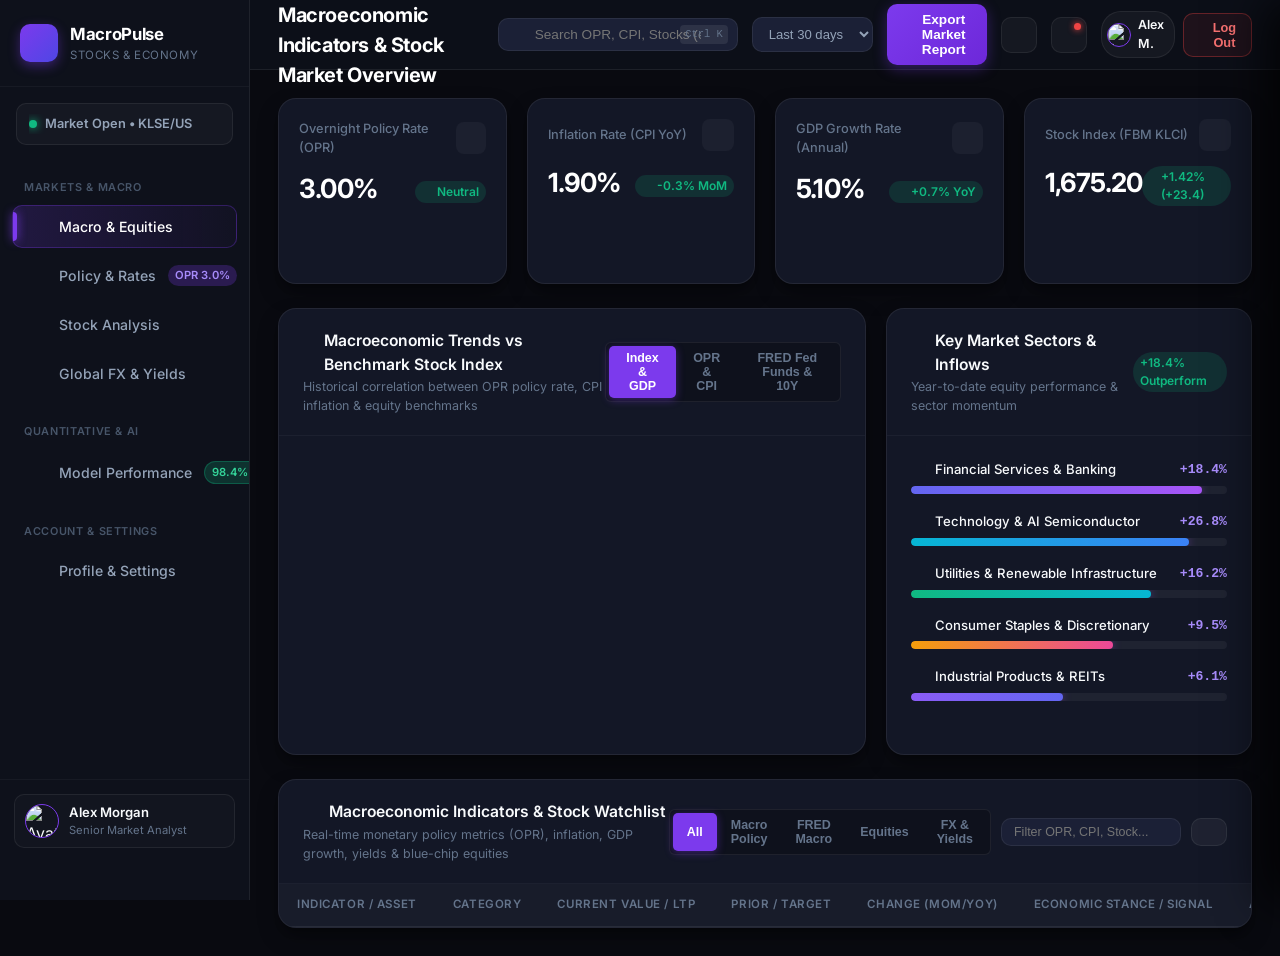
==== commit d2829959: "feat(theme): implement complete financial light mode theme with header toggle and persistence" ====
--- a/index.html
+++ b/index.html
@@ -18,7 +18,21 @@
   <script src="https://accounts.google.com/gsi/client" async defer onload="window.onGoogleLibraryLoad &amp;&amp; window.onGoogleLibraryLoad()"></script>
 
   <!-- Main Stylesheet -->
-  <link rel="stylesheet" href="css/styles.css?v=20260916-google-sso-v12" />
+  <link rel="stylesheet" href="css/styles.css?v=20261023-theme-mode-v1" />
+
+  <!-- Anti-Flash Theme Initializer -->
+  <script>
+    (function() {
+      try {
+        var savedTheme = localStorage.getItem('macropulse_theme') || localStorage.getItem('mp_theme') || 'dark';
+        if (savedTheme === 'light') {
+          document.documentElement.setAttribute('data-theme', 'light');
+        } else {
+          document.documentElement.setAttribute('data-theme', 'dark');
+        }
+      } catch (e) {}
+    })();
+  </script>
 </head>
 <body>
 
@@ -137,6 +151,11 @@
           <button class="btn btn-primary" id="exportReportBtn">
             <i data-lucide="download" style="width: 16px; height: 16px;"></i>
             <span>Export Market Report</span>
+          </button>
+
+          <!-- Theme Toggle (Light / Dark Mode) -->
+          <button class="btn-icon" id="themeToggleBtn" title="Toggle Light / Dark Mode" aria-label="Toggle theme">
+            <i data-lucide="sun" id="themeToggleIcon" style="width: 18px; height: 18px;"></i>
           </button>
 
           <!-- Notifications -->
@@ -1757,6 +1776,15 @@
                       <option value="5Y">5 Years (Structural Sovereign Trend)</option>
                     </select>
                   </div>
+
+                  <div class="form-group">
+                    <label class="form-label">Terminal Color Theme</label>
+                    <select class="form-select" id="workspaceThemeSelect">
+                      <option value="dark" selected>Terminal Dark (Bloomberg High-Contrast)</option>
+                      <option value="light">Financial Day (Crisp Light Theme)</option>
+                    </select>
+                    <p style="font-size: 0.72rem; color: var(--text-muted); margin-top: 4px;">Select terminal visual appearance or toggle quickly via the top navigation bar.</p>
+                  </div>
                 </div>
               </div>
 
--- a/css/styles.css
+++ b/css/styles.css
@@ -46,6 +46,39 @@
   --transition-normal: 0.25s cubic-bezier(0.4, 0, 0.2, 1);
 }
 
+[data-theme="light"] {
+  --bg-base: #f8fafc;
+  --bg-sidebar: #ffffff;
+  --bg-header: rgba(255, 255, 255, 0.92);
+  --bg-card: #ffffff;
+  --bg-card-hover: #f8fafc;
+  --bg-card-alt: #f1f5f9;
+  --bg-input: #f8fafc;
+  
+  --border-color: rgba(15, 23, 42, 0.08);
+  --border-subtle: rgba(15, 23, 42, 0.05);
+  --border-active: rgba(124, 58, 237, 0.6);
+  
+  --primary: #7c3aed;
+  --primary-hover: #6d28d9;
+  --primary-light: #6d28d9;
+  --primary-glow: rgba(124, 58, 237, 0.2);
+  
+  --accent-cyan: #0891b2;
+  --accent-green: #059669;
+  --accent-red: #dc2626;
+  --accent-amber: #d97706;
+  --accent-blue: #2563eb;
+  
+  --text-primary: #0f172a;
+  --text-secondary: #334155;
+  --text-muted: #64748b;
+  --text-dim: #94a3b8;
+  
+  --shadow-card: 0 4px 20px -2px rgba(15, 23, 42, 0.06), 0 2px 6px -1px rgba(15, 23, 42, 0.04);
+  --shadow-glow: 0 0 20px rgba(124, 58, 237, 0.12);
+}
+
 * {
   margin: 0;
   padding: 0;
@@ -4806,3 +4839,541 @@
   font-size: 0.74rem;
   cursor: pointer;
 }
+
+/* ==========================================================================
+   Light Mode Theme Architecture & Component Overrides
+   ========================================================================== */
+
+/* Light Theme Scrollbars */
+[data-theme="light"] ::-webkit-scrollbar-track {
+  background: var(--bg-base);
+}
+[data-theme="light"] ::-webkit-scrollbar-thumb {
+  background: rgba(15, 23, 42, 0.15);
+}
+[data-theme="light"] ::-webkit-scrollbar-thumb:hover {
+  background: rgba(15, 23, 42, 0.28);
+}
+
+/* Typography & Title Overrides */
+[data-theme="light"] .logo-title,
+[data-theme="light"] .page-title,
+[data-theme="light"] .stat-value,
+[data-theme="light"] .amount-val,
+[data-theme="light"] .gauge-number,
+[data-theme="light"] .stock-item-symbol,
+[data-theme="light"] .pair-symbol,
+[data-theme="light"] .login-brand-title,
+[data-theme="light"] .auth-heading,
+[data-theme="light"] .notif-title,
+[data-theme="light"] .search-item-name,
+[data-theme="light"] .corp-company-name,
+[data-theme="light"] .corp-price-val,
+[data-theme="light"] .corp-section-title,
+[data-theme="light"] .corp-metric-val,
+[data-theme="light"] .corp-macro-jur,
+[data-theme="light"] .stock-ai-title,
+[data-theme="light"] .ai-target-price-val,
+[data-theme="light"] .pill-val,
+[data-theme="light"] .hud-val,
+[data-theme="light"] .map-stat-value,
+[data-theme="light"] .model-target-dropdown,
+[data-theme="light"] .inspect-spec-table td:last-child {
+  color: var(--text-primary);
+}
+
+/* Sidebar & Navigation */
+[data-theme="light"] .sidebar {
+  background: var(--bg-sidebar);
+  border-right: 1px solid var(--border-color);
+  box-shadow: 2px 0 12px rgba(15, 23, 42, 0.03);
+}
+[data-theme="light"] .workspace-badge {
+  background: #f8fafc;
+  border-color: var(--border-color);
+}
+[data-theme="light"] .workspace-name {
+  color: var(--text-primary);
+}
+[data-theme="light"] .nav-item {
+  color: var(--text-secondary);
+}
+[data-theme="light"] .nav-item:hover {
+  color: var(--text-primary);
+  background: rgba(15, 23, 42, 0.04);
+}
+[data-theme="light"] .nav-item.active {
+  color: var(--primary);
+  background: linear-gradient(90deg, rgba(124, 58, 237, 0.12) 0%, rgba(124, 58, 237, 0.02) 100%);
+  border-color: rgba(124, 58, 237, 0.3);
+}
+[data-theme="light"] .user-profile-badge {
+  background: #f8fafc;
+  border-color: var(--border-color);
+}
+[data-theme="light"] .user-name {
+  color: var(--text-primary);
+}
+[data-theme="light"] .collapse-btn {
+  background: #ffffff;
+  border-color: var(--border-color);
+  color: var(--text-secondary);
+}
+[data-theme="light"] .collapse-btn:hover {
+  background: #f8fafc;
+  color: var(--text-primary);
+}
+
+/* Header & Navigation Bar */
+[data-theme="light"] .top-header {
+  background: var(--bg-header);
+  border-bottom: 1px solid var(--border-color);
+  box-shadow: 0 1px 4px rgba(15, 23, 42, 0.03);
+}
+[data-theme="light"] .search-input {
+  background: #ffffff;
+  border: 1px solid rgba(15, 23, 42, 0.12);
+  color: var(--text-primary);
+}
+[data-theme="light"] .search-input:focus {
+  border-color: var(--primary);
+  box-shadow: 0 0 0 3px rgba(124, 58, 237, 0.15);
+}
+[data-theme="light"] .search-shortcut {
+  background: rgba(15, 23, 42, 0.06);
+  color: var(--text-muted);
+}
+[data-theme="light"] .filter-select {
+  background: #ffffff;
+  border-color: rgba(15, 23, 42, 0.12);
+  color: var(--text-secondary);
+}
+[data-theme="light"] .btn-secondary,
+[data-theme="light"] .btn-icon {
+  background: #ffffff;
+  border-color: rgba(15, 23, 42, 0.12);
+  color: var(--text-secondary);
+  box-shadow: 0 1px 2px rgba(15, 23, 42, 0.04);
+}
+[data-theme="light"] .btn-secondary:hover,
+[data-theme="light"] .btn-icon:hover {
+  background: #f8fafc;
+  border-color: rgba(15, 23, 42, 0.2);
+  color: var(--text-primary);
+}
+[data-theme="light"] .header-user-pill {
+  background: #ffffff;
+  border-color: rgba(15, 23, 42, 0.12);
+  box-shadow: 0 1px 2px rgba(15, 23, 42, 0.04);
+}
+[data-theme="light"] .user-pill-name {
+  color: var(--text-primary);
+}
+
+/* Cards & Atoms */
+[data-theme="light"] .card {
+  background: var(--bg-card);
+  border-color: var(--border-color);
+  box-shadow: var(--shadow-card);
+}
+[data-theme="light"] .card:hover {
+  border-color: rgba(15, 23, 42, 0.16);
+  box-shadow: 0 8px 30px -4px rgba(15, 23, 42, 0.08);
+}
+[data-theme="light"] .stat-card {
+  background: var(--bg-card);
+}
+[data-theme="light"] .card-header {
+  border-bottom: 1px solid var(--border-subtle);
+}
+[data-theme="light"] .tab-btn {
+  background: #f1f5f9;
+  border: 1px solid rgba(15, 23, 42, 0.08);
+  color: var(--text-secondary);
+}
+[data-theme="light"] .tab-btn:hover {
+  background: #e2e8f0;
+  color: var(--text-primary);
+}
+[data-theme="light"] .tab-btn.active {
+  background: var(--primary);
+  border-color: var(--primary);
+  color: #ffffff;
+  box-shadow: 0 2px 8px rgba(124, 58, 237, 0.3);
+}
+
+/* Tables */
+[data-theme="light"] .custom-table th {
+  background: #f8fafc;
+  color: var(--text-secondary);
+  border-bottom: 1px solid var(--border-color);
+}
+[data-theme="light"] .custom-table td {
+  border-bottom: 1px solid var(--border-subtle);
+  color: var(--text-secondary);
+}
+[data-theme="light"] .custom-table tbody tr:hover {
+  background: rgba(15, 23, 42, 0.02);
+}
+[data-theme="light"] .user-cell-name {
+  color: var(--text-primary);
+}
+
+/* Candlestick & Trading View */
+[data-theme="light"] .trading-header-bar {
+  background: #ffffff;
+  border-color: var(--border-color);
+  box-shadow: var(--shadow-card);
+}
+[data-theme="light"] .chart-candle-container {
+  background: #ffffff;
+  border: 1px solid var(--border-color);
+  box-shadow: inset 0 0 40px rgba(15, 23, 42, 0.02);
+}
+[data-theme="light"] .candle-hud-bar {
+  background: #f8fafc;
+  border: 1px solid var(--border-color);
+}
+[data-theme="light"] .candlestick-tooltip {
+  background: rgba(255, 255, 255, 0.98);
+  border: 1px solid rgba(15, 23, 42, 0.12);
+  box-shadow: 0 10px 25px -5px rgba(15, 23, 42, 0.15);
+  color: var(--text-primary);
+}
+[data-theme="light"] .candlestick-tooltip .tip-header {
+  border-bottom-color: var(--border-color);
+}
+[data-theme="light"] .quick-stock-btn,
+[data-theme="light"] .tech-overlay-btn,
+[data-theme="light"] .fred-pill-btn,
+[data-theme="light"] .report-pill-btn,
+[data-theme="light"] .model-pill-btn {
+  background: #f1f5f9;
+  border-color: rgba(15, 23, 42, 0.08);
+  color: var(--text-secondary);
+}
+[data-theme="light"] .quick-stock-btn:hover,
+[data-theme="light"] .tech-overlay-btn:hover,
+[data-theme="light"] .fred-pill-btn:hover,
+[data-theme="light"] .report-pill-btn:hover,
+[data-theme="light"] .model-pill-btn:hover {
+  background: #e2e8f0;
+  color: var(--text-primary);
+}
+[data-theme="light"] .quick-stock-btn.active,
+[data-theme="light"] .tech-overlay-btn.active,
+[data-theme="light"] .report-pill-btn.active,
+[data-theme="light"] .model-pill-btn.active {
+  background: linear-gradient(135deg, rgba(124, 58, 237, 0.14) 0%, rgba(99, 102, 241, 0.14) 100%);
+  border-color: var(--primary);
+  color: var(--primary);
+  font-weight: 700;
+}
+[data-theme="light"] .fred-pill-btn.active {
+  background: linear-gradient(135deg, rgba(6, 182, 212, 0.15) 0%, rgba(59, 130, 246, 0.15) 100%);
+  border-color: var(--accent-cyan);
+  color: #0891b2;
+  font-weight: 700;
+}
+[data-theme="light"] .stock-search-input-wrapper {
+  background: #ffffff;
+  border: 1px solid rgba(15, 23, 42, 0.12);
+}
+[data-theme="light"] .stock-search-input-wrapper input {
+  color: var(--text-primary);
+}
+[data-theme="light"] .stock-search-dropdown {
+  background: #ffffff;
+  border: 1px solid rgba(15, 23, 42, 0.12);
+  box-shadow: 0 14px 35px rgba(15, 23, 42, 0.1);
+}
+[data-theme="light"] .stock-search-item:hover {
+  background: #f8fafc;
+}
+[data-theme="light"] .order-row {
+  border-bottom: 1px solid rgba(15, 23, 42, 0.04);
+}
+
+/* World Map Intelligence & Sovereign Yields */
+[data-theme="light"] .map-viewport-container {
+  background: #f8fafc;
+  box-shadow: inset 0 0 30px rgba(15, 23, 42, 0.03);
+}
+[data-theme="light"] .map-continent {
+  fill: #e2e8f0;
+  stroke: #cbd5e1;
+}
+[data-theme="light"] .map-continent:hover {
+  fill: #cbd5e1;
+}
+[data-theme="light"] .map-graticule {
+  stroke: rgba(15, 23, 42, 0.04);
+}
+[data-theme="light"] .map-stat-pill {
+  background: #f8fafc;
+  border-color: var(--border-color);
+}
+[data-theme="light"] .map-control-bar {
+  background: #f8fafc;
+  border-color: var(--border-color);
+}
+[data-theme="light"] .map-metric-btn,
+[data-theme="light"] .map-region-btn {
+  background: #f1f5f9;
+  border-color: rgba(15, 23, 42, 0.08);
+  color: var(--text-secondary);
+}
+[data-theme="light"] .map-metric-btn:hover,
+[data-theme="light"] .map-region-btn:hover {
+  background: #e2e8f0;
+  color: var(--text-primary);
+}
+[data-theme="light"] .map-metric-btn.active,
+[data-theme="light"] .map-region-btn.active {
+  background: linear-gradient(135deg, rgba(124, 58, 237, 0.14) 0%, rgba(99, 102, 241, 0.14) 100%);
+  border-color: var(--primary);
+  color: var(--primary);
+  font-weight: 700;
+}
+[data-theme="light"] .map-hub .hub-badge-bg {
+  fill: #ffffff !important;
+  stroke: rgba(15, 23, 42, 0.15) !important;
+  filter: drop-shadow(0 2px 5px rgba(0, 0, 0, 0.08));
+}
+[data-theme="light"] .hub-badge-text {
+  fill: #0f172a !important;
+}
+[data-theme="light"] .sovereign-table-row:hover td {
+  background: rgba(15, 23, 42, 0.02) !important;
+}
+[data-theme="light"] .sovereign-table-row.active-row td {
+  background: rgba(124, 58, 237, 0.08) !important;
+}
+[data-theme="light"] .map-floating-tooltip {
+  background: #ffffff !important;
+  border: 1px solid rgba(15, 23, 42, 0.12) !important;
+  box-shadow: 0 10px 25px rgba(15, 23, 42, 0.15) !important;
+  color: var(--text-primary) !important;
+}
+[data-theme="light"] .map-floating-tooltip .tooltip-title {
+  color: var(--text-primary) !important;
+}
+[data-theme="light"] .map-floating-tooltip .tooltip-val {
+  color: var(--text-primary) !important;
+}
+
+/* AI Models & Signals */
+[data-theme="light"] .stock-ai-target-box {
+  background: #f8fafc;
+  border-color: rgba(16, 185, 129, 0.25);
+}
+[data-theme="light"] .ai-stat-pill {
+  background: #f8fafc;
+  border-color: var(--border-color);
+}
+[data-theme="light"] .ai-summary-box {
+  background: #f8fafc;
+  border-color: var(--border-color);
+}
+[data-theme="light"] .summary-text {
+  color: var(--text-secondary);
+}
+[data-theme="light"] .feedback-pill-btn {
+  background: #f1f5f9;
+  border-color: rgba(15, 23, 42, 0.1);
+  color: var(--text-secondary);
+}
+[data-theme="light"] .feedback-pill-btn:hover {
+  background: #e2e8f0;
+  color: var(--text-primary);
+}
+[data-theme="light"] .model-target-dropdown {
+  background: #ffffff;
+  border-color: rgba(15, 23, 42, 0.12);
+  color: var(--text-primary);
+}
+
+/* System Terminal & FRED Logs */
+[data-theme="light"] .terminal-header {
+  background: #f1f5f9;
+  border-bottom: 1px solid var(--border-color);
+}
+[data-theme="light"] .terminal-title {
+  color: var(--text-primary);
+}
+
+/* Corporate Intelligence Report */
+[data-theme="light"] .printable-company-report {
+  background: #ffffff;
+  border-color: var(--border-color);
+  box-shadow: var(--shadow-card);
+}
+[data-theme="light"] .corp-company-meta {
+  color: var(--text-muted);
+}
+[data-theme="light"] .corp-company-summary {
+  color: var(--text-secondary);
+}
+[data-theme="light"] .corp-metric-box {
+  background: #f8fafc;
+  border-color: var(--border-color);
+}
+[data-theme="light"] .corp-macro-card {
+  background: #f8fafc;
+  border-color: var(--border-color);
+}
+[data-theme="light"] .report-custom-search input {
+  background: #ffffff;
+  border-color: rgba(15, 23, 42, 0.12);
+  color: var(--text-primary);
+}
+
+/* Settings View */
+[data-theme="light"] .settings-tabs-nav {
+  background: #f1f5f9;
+  border-color: var(--border-color);
+}
+[data-theme="light"] .settings-tab-btn {
+  color: var(--text-secondary);
+}
+[data-theme="light"] .settings-tab-btn:hover {
+  color: var(--text-primary);
+  background: rgba(15, 23, 42, 0.04);
+}
+[data-theme="light"] .settings-tab-btn.active {
+  background: #ffffff;
+  color: var(--primary);
+  border-color: rgba(15, 23, 42, 0.1);
+  box-shadow: 0 2px 8px rgba(15, 23, 42, 0.06);
+}
+[data-theme="light"] .form-input,
+[data-theme="light"] .form-textarea,
+[data-theme="light"] .form-select {
+  background: #f8fafc;
+  border-color: rgba(15, 23, 42, 0.12);
+  color: var(--text-primary);
+}
+[data-theme="light"] .form-input:focus,
+[data-theme="light"] .form-textarea:focus,
+[data-theme="light"] .form-select:focus {
+  background: #ffffff;
+  border-color: var(--primary);
+  box-shadow: 0 0 0 3px rgba(124, 58, 237, 0.15);
+}
+[data-theme="light"] .form-select option {
+  background: #ffffff;
+  color: #0f172a;
+}
+[data-theme="light"] .toggle-row {
+  background: #f8fafc;
+  border-color: var(--border-color);
+}
+[data-theme="light"] .slider {
+  background-color: #cbd5e1;
+}
+[data-theme="light"] .strength-bar {
+  background: rgba(15, 23, 42, 0.08);
+}
+
+/* Drawers, Modals & Dropdowns */
+[data-theme="light"] .notification-drawer {
+  background: rgba(255, 255, 255, 0.98);
+  border-left: 1px solid rgba(15, 23, 42, 0.1);
+  box-shadow: -15px 0 45px rgba(15, 23, 42, 0.08);
+}
+[data-theme="light"] .drawer-tabs {
+  background: #f8fafc;
+  border-bottom: 1px solid var(--border-color);
+}
+[data-theme="light"] .drawer-tab {
+  color: var(--text-muted);
+}
+[data-theme="light"] .drawer-tab.active {
+  background: #ffffff;
+  color: var(--primary);
+  border-color: rgba(15, 23, 42, 0.1);
+  box-shadow: 0 1px 3px rgba(15, 23, 42, 0.05);
+}
+[data-theme="light"] .notif-item {
+  border-bottom: 1px solid var(--border-subtle);
+}
+[data-theme="light"] .notif-item:hover {
+  background: #f8fafc;
+}
+[data-theme="light"] .notif-item.unread {
+  background: rgba(124, 58, 237, 0.04);
+}
+[data-theme="light"] .search-results-dropdown {
+  background: rgba(255, 255, 255, 0.98);
+  border: 1px solid rgba(15, 23, 42, 0.12);
+  box-shadow: 0 16px 36px rgba(15, 23, 42, 0.08);
+}
+[data-theme="light"] .search-result-item:hover {
+  background: #f8fafc;
+}
+[data-theme="light"] .model-export-dropdown {
+  background: #ffffff;
+  border: 1px solid rgba(15, 23, 42, 0.12);
+  box-shadow: 0 12px 30px rgba(15, 23, 42, 0.1);
+}
+[data-theme="light"] .model-export-dropdown-item {
+  color: var(--text-secondary);
+}
+[data-theme="light"] .model-export-dropdown-item:hover {
+  background: #f8fafc;
+  color: var(--text-primary);
+}
+[data-theme="light"] .auth-card {
+  background: #ffffff;
+  border-color: rgba(15, 23, 42, 0.12);
+  box-shadow: 0 25px 50px -12px rgba(15, 23, 42, 0.15);
+}
+[data-theme="light"] .auth-close-btn {
+  background: rgba(15, 23, 42, 0.05);
+  color: var(--text-primary);
+}
+[data-theme="light"] .auth-close-btn:hover {
+  background: rgba(15, 23, 42, 0.1);
+}
+[data-theme="light"] .btn-google {
+  background: #ffffff;
+  border: 1px solid rgba(15, 23, 42, 0.15);
+  color: var(--text-primary);
+}
+[data-theme="light"] .btn-google:hover {
+  background: #f8fafc;
+}
+[data-theme="light"] .toast {
+  background: #ffffff;
+  border: 1px solid rgba(15, 23, 42, 0.12);
+  color: var(--text-primary);
+  box-shadow: 0 10px 30px rgba(15, 23, 42, 0.12);
+}
+[data-theme="light"] .inspect-modal {
+  background: #ffffff;
+  border: 1px solid rgba(15, 23, 42, 0.12);
+  box-shadow: 0 25px 60px -15px rgba(15, 23, 42, 0.15);
+}
+[data-theme="light"] .inspect-modal-header {
+  background: #f8fafc;
+  border-bottom: 1px solid var(--border-color);
+}
+[data-theme="light"] .inspect-spec-table th {
+  background: #f1f5f9;
+  color: var(--text-secondary);
+  border-bottom: 1px solid var(--border-color);
+}
+[data-theme="light"] .inspect-spec-table td {
+  border-bottom: 1px solid var(--border-subtle);
+  color: var(--text-secondary);
+}
+[data-theme="light"] .login-page-wrapper {
+  background: radial-gradient(circle at 12% 18%, rgba(124, 58, 237, 0.08) 0%, transparent 45%),
+              radial-gradient(circle at 88% 82%, rgba(6, 182, 212, 0.08) 0%, transparent 42%),
+              #f1f5f9;
+}
+[data-theme="light"] .login-card {
+  background: rgba(255, 255, 255, 0.98);
+  border: 1px solid rgba(15, 23, 42, 0.1);
+  box-shadow: 0 30px 70px -15px rgba(15, 23, 42, 0.12);
+}
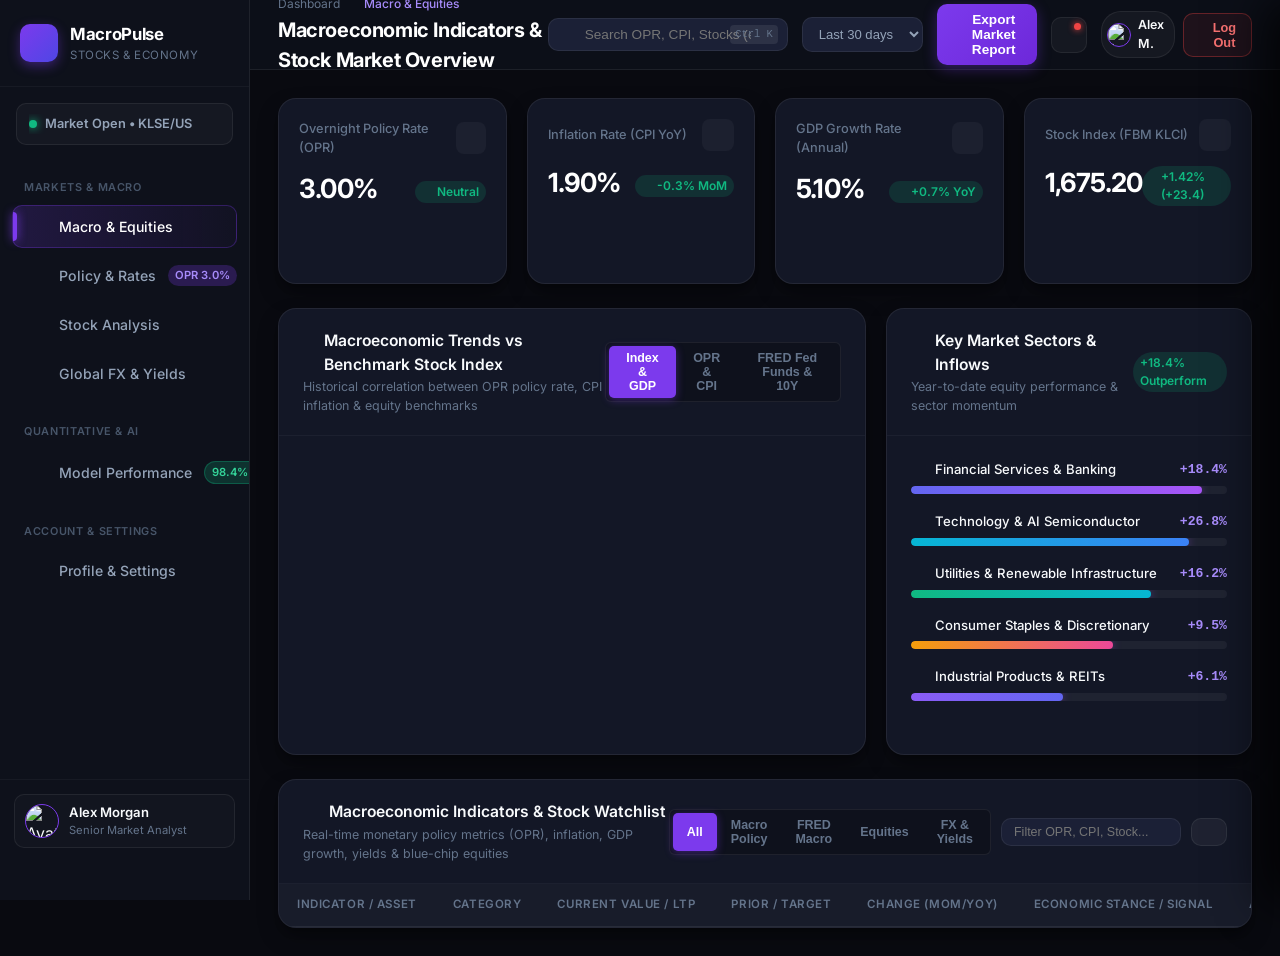
==== commit e1d3e4dc: "Revert "feat(theme): implement complete financial light mode theme with header toggle and persistenc" ====
--- a/index.html
+++ b/index.html
@@ -18,21 +18,7 @@
   <script src="https://accounts.google.com/gsi/client" async defer onload="window.onGoogleLibraryLoad &amp;&amp; window.onGoogleLibraryLoad()"></script>
 
   <!-- Main Stylesheet -->
-  <link rel="stylesheet" href="css/styles.css?v=20261023-theme-mode-v1" />
-
-  <!-- Anti-Flash Theme Initializer -->
-  <script>
-    (function() {
-      try {
-        var savedTheme = localStorage.getItem('macropulse_theme') || localStorage.getItem('mp_theme') || 'dark';
-        if (savedTheme === 'light') {
-          document.documentElement.setAttribute('data-theme', 'light');
-        } else {
-          document.documentElement.setAttribute('data-theme', 'dark');
-        }
-      } catch (e) {}
-    })();
-  </script>
+  <link rel="stylesheet" href="css/styles.css?v=20260916-google-sso-v12" />
 </head>
 <body>
 
@@ -151,11 +137,6 @@
           <button class="btn btn-primary" id="exportReportBtn">
             <i data-lucide="download" style="width: 16px; height: 16px;"></i>
             <span>Export Market Report</span>
-          </button>
-
-          <!-- Theme Toggle (Light / Dark Mode) -->
-          <button class="btn-icon" id="themeToggleBtn" title="Toggle Light / Dark Mode" aria-label="Toggle theme">
-            <i data-lucide="sun" id="themeToggleIcon" style="width: 18px; height: 18px;"></i>
           </button>
 
           <!-- Notifications -->
@@ -1776,15 +1757,6 @@
                       <option value="5Y">5 Years (Structural Sovereign Trend)</option>
                     </select>
                   </div>
-
-                  <div class="form-group">
-                    <label class="form-label">Terminal Color Theme</label>
-                    <select class="form-select" id="workspaceThemeSelect">
-                      <option value="dark" selected>Terminal Dark (Bloomberg High-Contrast)</option>
-                      <option value="light">Financial Day (Crisp Light Theme)</option>
-                    </select>
-                    <p style="font-size: 0.72rem; color: var(--text-muted); margin-top: 4px;">Select terminal visual appearance or toggle quickly via the top navigation bar.</p>
-                  </div>
                 </div>
               </div>
 
--- a/css/styles.css
+++ b/css/styles.css
@@ -46,39 +46,6 @@
   --transition-normal: 0.25s cubic-bezier(0.4, 0, 0.2, 1);
 }
 
-[data-theme="light"] {
-  --bg-base: #f8fafc;
-  --bg-sidebar: #ffffff;
-  --bg-header: rgba(255, 255, 255, 0.92);
-  --bg-card: #ffffff;
-  --bg-card-hover: #f8fafc;
-  --bg-card-alt: #f1f5f9;
-  --bg-input: #f8fafc;
-  
-  --border-color: rgba(15, 23, 42, 0.08);
-  --border-subtle: rgba(15, 23, 42, 0.05);
-  --border-active: rgba(124, 58, 237, 0.6);
-  
-  --primary: #7c3aed;
-  --primary-hover: #6d28d9;
-  --primary-light: #6d28d9;
-  --primary-glow: rgba(124, 58, 237, 0.2);
-  
-  --accent-cyan: #0891b2;
-  --accent-green: #059669;
-  --accent-red: #dc2626;
-  --accent-amber: #d97706;
-  --accent-blue: #2563eb;
-  
-  --text-primary: #0f172a;
-  --text-secondary: #334155;
-  --text-muted: #64748b;
-  --text-dim: #94a3b8;
-  
-  --shadow-card: 0 4px 20px -2px rgba(15, 23, 42, 0.06), 0 2px 6px -1px rgba(15, 23, 42, 0.04);
-  --shadow-glow: 0 0 20px rgba(124, 58, 237, 0.12);
-}
-
 * {
   margin: 0;
   padding: 0;
@@ -4839,541 +4806,3 @@
   font-size: 0.74rem;
   cursor: pointer;
 }
-
-/* ==========================================================================
-   Light Mode Theme Architecture & Component Overrides
-   ========================================================================== */
-
-/* Light Theme Scrollbars */
-[data-theme="light"] ::-webkit-scrollbar-track {
-  background: var(--bg-base);
-}
-[data-theme="light"] ::-webkit-scrollbar-thumb {
-  background: rgba(15, 23, 42, 0.15);
-}
-[data-theme="light"] ::-webkit-scrollbar-thumb:hover {
-  background: rgba(15, 23, 42, 0.28);
-}
-
-/* Typography & Title Overrides */
-[data-theme="light"] .logo-title,
-[data-theme="light"] .page-title,
-[data-theme="light"] .stat-value,
-[data-theme="light"] .amount-val,
-[data-theme="light"] .gauge-number,
-[data-theme="light"] .stock-item-symbol,
-[data-theme="light"] .pair-symbol,
-[data-theme="light"] .login-brand-title,
-[data-theme="light"] .auth-heading,
-[data-theme="light"] .notif-title,
-[data-theme="light"] .search-item-name,
-[data-theme="light"] .corp-company-name,
-[data-theme="light"] .corp-price-val,
-[data-theme="light"] .corp-section-title,
-[data-theme="light"] .corp-metric-val,
-[data-theme="light"] .corp-macro-jur,
-[data-theme="light"] .stock-ai-title,
-[data-theme="light"] .ai-target-price-val,
-[data-theme="light"] .pill-val,
-[data-theme="light"] .hud-val,
-[data-theme="light"] .map-stat-value,
-[data-theme="light"] .model-target-dropdown,
-[data-theme="light"] .inspect-spec-table td:last-child {
-  color: var(--text-primary);
-}
-
-/* Sidebar & Navigation */
-[data-theme="light"] .sidebar {
-  background: var(--bg-sidebar);
-  border-right: 1px solid var(--border-color);
-  box-shadow: 2px 0 12px rgba(15, 23, 42, 0.03);
-}
-[data-theme="light"] .workspace-badge {
-  background: #f8fafc;
-  border-color: var(--border-color);
-}
-[data-theme="light"] .workspace-name {
-  color: var(--text-primary);
-}
-[data-theme="light"] .nav-item {
-  color: var(--text-secondary);
-}
-[data-theme="light"] .nav-item:hover {
-  color: var(--text-primary);
-  background: rgba(15, 23, 42, 0.04);
-}
-[data-theme="light"] .nav-item.active {
-  color: var(--primary);
-  background: linear-gradient(90deg, rgba(124, 58, 237, 0.12) 0%, rgba(124, 58, 237, 0.02) 100%);
-  border-color: rgba(124, 58, 237, 0.3);
-}
-[data-theme="light"] .user-profile-badge {
-  background: #f8fafc;
-  border-color: var(--border-color);
-}
-[data-theme="light"] .user-name {
-  color: var(--text-primary);
-}
-[data-theme="light"] .collapse-btn {
-  background: #ffffff;
-  border-color: var(--border-color);
-  color: var(--text-secondary);
-}
-[data-theme="light"] .collapse-btn:hover {
-  background: #f8fafc;
-  color: var(--text-primary);
-}
-
-/* Header & Navigation Bar */
-[data-theme="light"] .top-header {
-  background: var(--bg-header);
-  border-bottom: 1px solid var(--border-color);
-  box-shadow: 0 1px 4px rgba(15, 23, 42, 0.03);
-}
-[data-theme="light"] .search-input {
-  background: #ffffff;
-  border: 1px solid rgba(15, 23, 42, 0.12);
-  color: var(--text-primary);
-}
-[data-theme="light"] .search-input:focus {
-  border-color: var(--primary);
-  box-shadow: 0 0 0 3px rgba(124, 58, 237, 0.15);
-}
-[data-theme="light"] .search-shortcut {
-  background: rgba(15, 23, 42, 0.06);
-  color: var(--text-muted);
-}
-[data-theme="light"] .filter-select {
-  background: #ffffff;
-  border-color: rgba(15, 23, 42, 0.12);
-  color: var(--text-secondary);
-}
-[data-theme="light"] .btn-secondary,
-[data-theme="light"] .btn-icon {
-  background: #ffffff;
-  border-color: rgba(15, 23, 42, 0.12);
-  color: var(--text-secondary);
-  box-shadow: 0 1px 2px rgba(15, 23, 42, 0.04);
-}
-[data-theme="light"] .btn-secondary:hover,
-[data-theme="light"] .btn-icon:hover {
-  background: #f8fafc;
-  border-color: rgba(15, 23, 42, 0.2);
-  color: var(--text-primary);
-}
-[data-theme="light"] .header-user-pill {
-  background: #ffffff;
-  border-color: rgba(15, 23, 42, 0.12);
-  box-shadow: 0 1px 2px rgba(15, 23, 42, 0.04);
-}
-[data-theme="light"] .user-pill-name {
-  color: var(--text-primary);
-}
-
-/* Cards & Atoms */
-[data-theme="light"] .card {
-  background: var(--bg-card);
-  border-color: var(--border-color);
-  box-shadow: var(--shadow-card);
-}
-[data-theme="light"] .card:hover {
-  border-color: rgba(15, 23, 42, 0.16);
-  box-shadow: 0 8px 30px -4px rgba(15, 23, 42, 0.08);
-}
-[data-theme="light"] .stat-card {
-  background: var(--bg-card);
-}
-[data-theme="light"] .card-header {
-  border-bottom: 1px solid var(--border-subtle);
-}
-[data-theme="light"] .tab-btn {
-  background: #f1f5f9;
-  border: 1px solid rgba(15, 23, 42, 0.08);
-  color: var(--text-secondary);
-}
-[data-theme="light"] .tab-btn:hover {
-  background: #e2e8f0;
-  color: var(--text-primary);
-}
-[data-theme="light"] .tab-btn.active {
-  background: var(--primary);
-  border-color: var(--primary);
-  color: #ffffff;
-  box-shadow: 0 2px 8px rgba(124, 58, 237, 0.3);
-}
-
-/* Tables */
-[data-theme="light"] .custom-table th {
-  background: #f8fafc;
-  color: var(--text-secondary);
-  border-bottom: 1px solid var(--border-color);
-}
-[data-theme="light"] .custom-table td {
-  border-bottom: 1px solid var(--border-subtle);
-  color: var(--text-secondary);
-}
-[data-theme="light"] .custom-table tbody tr:hover {
-  background: rgba(15, 23, 42, 0.02);
-}
-[data-theme="light"] .user-cell-name {
-  color: var(--text-primary);
-}
-
-/* Candlestick & Trading View */
-[data-theme="light"] .trading-header-bar {
-  background: #ffffff;
-  border-color: var(--border-color);
-  box-shadow: var(--shadow-card);
-}
-[data-theme="light"] .chart-candle-container {
-  background: #ffffff;
-  border: 1px solid var(--border-color);
-  box-shadow: inset 0 0 40px rgba(15, 23, 42, 0.02);
-}
-[data-theme="light"] .candle-hud-bar {
-  background: #f8fafc;
-  border: 1px solid var(--border-color);
-}
-[data-theme="light"] .candlestick-tooltip {
-  background: rgba(255, 255, 255, 0.98);
-  border: 1px solid rgba(15, 23, 42, 0.12);
-  box-shadow: 0 10px 25px -5px rgba(15, 23, 42, 0.15);
-  color: var(--text-primary);
-}
-[data-theme="light"] .candlestick-tooltip .tip-header {
-  border-bottom-color: var(--border-color);
-}
-[data-theme="light"] .quick-stock-btn,
-[data-theme="light"] .tech-overlay-btn,
-[data-theme="light"] .fred-pill-btn,
-[data-theme="light"] .report-pill-btn,
-[data-theme="light"] .model-pill-btn {
-  background: #f1f5f9;
-  border-color: rgba(15, 23, 42, 0.08);
-  color: var(--text-secondary);
-}
-[data-theme="light"] .quick-stock-btn:hover,
-[data-theme="light"] .tech-overlay-btn:hover,
-[data-theme="light"] .fred-pill-btn:hover,
-[data-theme="light"] .report-pill-btn:hover,
-[data-theme="light"] .model-pill-btn:hover {
-  background: #e2e8f0;
-  color: var(--text-primary);
-}
-[data-theme="light"] .quick-stock-btn.active,
-[data-theme="light"] .tech-overlay-btn.active,
-[data-theme="light"] .report-pill-btn.active,
-[data-theme="light"] .model-pill-btn.active {
-  background: linear-gradient(135deg, rgba(124, 58, 237, 0.14) 0%, rgba(99, 102, 241, 0.14) 100%);
-  border-color: var(--primary);
-  color: var(--primary);
-  font-weight: 700;
-}
-[data-theme="light"] .fred-pill-btn.active {
-  background: linear-gradient(135deg, rgba(6, 182, 212, 0.15) 0%, rgba(59, 130, 246, 0.15) 100%);
-  border-color: var(--accent-cyan);
-  color: #0891b2;
-  font-weight: 700;
-}
-[data-theme="light"] .stock-search-input-wrapper {
-  background: #ffffff;
-  border: 1px solid rgba(15, 23, 42, 0.12);
-}
-[data-theme="light"] .stock-search-input-wrapper input {
-  color: var(--text-primary);
-}
-[data-theme="light"] .stock-search-dropdown {
-  background: #ffffff;
-  border: 1px solid rgba(15, 23, 42, 0.12);
-  box-shadow: 0 14px 35px rgba(15, 23, 42, 0.1);
-}
-[data-theme="light"] .stock-search-item:hover {
-  background: #f8fafc;
-}
-[data-theme="light"] .order-row {
-  border-bottom: 1px solid rgba(15, 23, 42, 0.04);
-}
-
-/* World Map Intelligence & Sovereign Yields */
-[data-theme="light"] .map-viewport-container {
-  background: #f8fafc;
-  box-shadow: inset 0 0 30px rgba(15, 23, 42, 0.03);
-}
-[data-theme="light"] .map-continent {
-  fill: #e2e8f0;
-  stroke: #cbd5e1;
-}
-[data-theme="light"] .map-continent:hover {
-  fill: #cbd5e1;
-}
-[data-theme="light"] .map-graticule {
-  stroke: rgba(15, 23, 42, 0.04);
-}
-[data-theme="light"] .map-stat-pill {
-  background: #f8fafc;
-  border-color: var(--border-color);
-}
-[data-theme="light"] .map-control-bar {
-  background: #f8fafc;
-  border-color: var(--border-color);
-}
-[data-theme="light"] .map-metric-btn,
-[data-theme="light"] .map-region-btn {
-  background: #f1f5f9;
-  border-color: rgba(15, 23, 42, 0.08);
-  color: var(--text-secondary);
-}
-[data-theme="light"] .map-metric-btn:hover,
-[data-theme="light"] .map-region-btn:hover {
-  background: #e2e8f0;
-  color: var(--text-primary);
-}
-[data-theme="light"] .map-metric-btn.active,
-[data-theme="light"] .map-region-btn.active {
-  background: linear-gradient(135deg, rgba(124, 58, 237, 0.14) 0%, rgba(99, 102, 241, 0.14) 100%);
-  border-color: var(--primary);
-  color: var(--primary);
-  font-weight: 700;
-}
-[data-theme="light"] .map-hub .hub-badge-bg {
-  fill: #ffffff !important;
-  stroke: rgba(15, 23, 42, 0.15) !important;
-  filter: drop-shadow(0 2px 5px rgba(0, 0, 0, 0.08));
-}
-[data-theme="light"] .hub-badge-text {
-  fill: #0f172a !important;
-}
-[data-theme="light"] .sovereign-table-row:hover td {
-  background: rgba(15, 23, 42, 0.02) !important;
-}
-[data-theme="light"] .sovereign-table-row.active-row td {
-  background: rgba(124, 58, 237, 0.08) !important;
-}
-[data-theme="light"] .map-floating-tooltip {
-  background: #ffffff !important;
-  border: 1px solid rgba(15, 23, 42, 0.12) !important;
-  box-shadow: 0 10px 25px rgba(15, 23, 42, 0.15) !important;
-  color: var(--text-primary) !important;
-}
-[data-theme="light"] .map-floating-tooltip .tooltip-title {
-  color: var(--text-primary) !important;
-}
-[data-theme="light"] .map-floating-tooltip .tooltip-val {
-  color: var(--text-primary) !important;
-}
-
-/* AI Models & Signals */
-[data-theme="light"] .stock-ai-target-box {
-  background: #f8fafc;
-  border-color: rgba(16, 185, 129, 0.25);
-}
-[data-theme="light"] .ai-stat-pill {
-  background: #f8fafc;
-  border-color: var(--border-color);
-}
-[data-theme="light"] .ai-summary-box {
-  background: #f8fafc;
-  border-color: var(--border-color);
-}
-[data-theme="light"] .summary-text {
-  color: var(--text-secondary);
-}
-[data-theme="light"] .feedback-pill-btn {
-  background: #f1f5f9;
-  border-color: rgba(15, 23, 42, 0.1);
-  color: var(--text-secondary);
-}
-[data-theme="light"] .feedback-pill-btn:hover {
-  background: #e2e8f0;
-  color: var(--text-primary);
-}
-[data-theme="light"] .model-target-dropdown {
-  background: #ffffff;
-  border-color: rgba(15, 23, 42, 0.12);
-  color: var(--text-primary);
-}
-
-/* System Terminal & FRED Logs */
-[data-theme="light"] .terminal-header {
-  background: #f1f5f9;
-  border-bottom: 1px solid var(--border-color);
-}
-[data-theme="light"] .terminal-title {
-  color: var(--text-primary);
-}
-
-/* Corporate Intelligence Report */
-[data-theme="light"] .printable-company-report {
-  background: #ffffff;
-  border-color: var(--border-color);
-  box-shadow: var(--shadow-card);
-}
-[data-theme="light"] .corp-company-meta {
-  color: var(--text-muted);
-}
-[data-theme="light"] .corp-company-summary {
-  color: var(--text-secondary);
-}
-[data-theme="light"] .corp-metric-box {
-  background: #f8fafc;
-  border-color: var(--border-color);
-}
-[data-theme="light"] .corp-macro-card {
-  background: #f8fafc;
-  border-color: var(--border-color);
-}
-[data-theme="light"] .report-custom-search input {
-  background: #ffffff;
-  border-color: rgba(15, 23, 42, 0.12);
-  color: var(--text-primary);
-}
-
-/* Settings View */
-[data-theme="light"] .settings-tabs-nav {
-  background: #f1f5f9;
-  border-color: var(--border-color);
-}
-[data-theme="light"] .settings-tab-btn {
-  color: var(--text-secondary);
-}
-[data-theme="light"] .settings-tab-btn:hover {
-  color: var(--text-primary);
-  background: rgba(15, 23, 42, 0.04);
-}
-[data-theme="light"] .settings-tab-btn.active {
-  background: #ffffff;
-  color: var(--primary);
-  border-color: rgba(15, 23, 42, 0.1);
-  box-shadow: 0 2px 8px rgba(15, 23, 42, 0.06);
-}
-[data-theme="light"] .form-input,
-[data-theme="light"] .form-textarea,
-[data-theme="light"] .form-select {
-  background: #f8fafc;
-  border-color: rgba(15, 23, 42, 0.12);
-  color: var(--text-primary);
-}
-[data-theme="light"] .form-input:focus,
-[data-theme="light"] .form-textarea:focus,
-[data-theme="light"] .form-select:focus {
-  background: #ffffff;
-  border-color: var(--primary);
-  box-shadow: 0 0 0 3px rgba(124, 58, 237, 0.15);
-}
-[data-theme="light"] .form-select option {
-  background: #ffffff;
-  color: #0f172a;
-}
-[data-theme="light"] .toggle-row {
-  background: #f8fafc;
-  border-color: var(--border-color);
-}
-[data-theme="light"] .slider {
-  background-color: #cbd5e1;
-}
-[data-theme="light"] .strength-bar {
-  background: rgba(15, 23, 42, 0.08);
-}
-
-/* Drawers, Modals & Dropdowns */
-[data-theme="light"] .notification-drawer {
-  background: rgba(255, 255, 255, 0.98);
-  border-left: 1px solid rgba(15, 23, 42, 0.1);
-  box-shadow: -15px 0 45px rgba(15, 23, 42, 0.08);
-}
-[data-theme="light"] .drawer-tabs {
-  background: #f8fafc;
-  border-bottom: 1px solid var(--border-color);
-}
-[data-theme="light"] .drawer-tab {
-  color: var(--text-muted);
-}
-[data-theme="light"] .drawer-tab.active {
-  background: #ffffff;
-  color: var(--primary);
-  border-color: rgba(15, 23, 42, 0.1);
-  box-shadow: 0 1px 3px rgba(15, 23, 42, 0.05);
-}
-[data-theme="light"] .notif-item {
-  border-bottom: 1px solid var(--border-subtle);
-}
-[data-theme="light"] .notif-item:hover {
-  background: #f8fafc;
-}
-[data-theme="light"] .notif-item.unread {
-  background: rgba(124, 58, 237, 0.04);
-}
-[data-theme="light"] .search-results-dropdown {
-  background: rgba(255, 255, 255, 0.98);
-  border: 1px solid rgba(15, 23, 42, 0.12);
-  box-shadow: 0 16px 36px rgba(15, 23, 42, 0.08);
-}
-[data-theme="light"] .search-result-item:hover {
-  background: #f8fafc;
-}
-[data-theme="light"] .model-export-dropdown {
-  background: #ffffff;
-  border: 1px solid rgba(15, 23, 42, 0.12);
-  box-shadow: 0 12px 30px rgba(15, 23, 42, 0.1);
-}
-[data-theme="light"] .model-export-dropdown-item {
-  color: var(--text-secondary);
-}
-[data-theme="light"] .model-export-dropdown-item:hover {
-  background: #f8fafc;
-  color: var(--text-primary);
-}
-[data-theme="light"] .auth-card {
-  background: #ffffff;
-  border-color: rgba(15, 23, 42, 0.12);
-  box-shadow: 0 25px 50px -12px rgba(15, 23, 42, 0.15);
-}
-[data-theme="light"] .auth-close-btn {
-  background: rgba(15, 23, 42, 0.05);
-  color: var(--text-primary);
-}
-[data-theme="light"] .auth-close-btn:hover {
-  background: rgba(15, 23, 42, 0.1);
-}
-[data-theme="light"] .btn-google {
-  background: #ffffff;
-  border: 1px solid rgba(15, 23, 42, 0.15);
-  color: var(--text-primary);
-}
-[data-theme="light"] .btn-google:hover {
-  background: #f8fafc;
-}
-[data-theme="light"] .toast {
-  background: #ffffff;
-  border: 1px solid rgba(15, 23, 42, 0.12);
-  color: var(--text-primary);
-  box-shadow: 0 10px 30px rgba(15, 23, 42, 0.12);
-}
-[data-theme="light"] .inspect-modal {
-  background: #ffffff;
-  border: 1px solid rgba(15, 23, 42, 0.12);
-  box-shadow: 0 25px 60px -15px rgba(15, 23, 42, 0.15);
-}
-[data-theme="light"] .inspect-modal-header {
-  background: #f8fafc;
-  border-bottom: 1px solid var(--border-color);
-}
-[data-theme="light"] .inspect-spec-table th {
-  background: #f1f5f9;
-  color: var(--text-secondary);
-  border-bottom: 1px solid var(--border-color);
-}
-[data-theme="light"] .inspect-spec-table td {
-  border-bottom: 1px solid var(--border-subtle);
-  color: var(--text-secondary);
-}
-[data-theme="light"] .login-page-wrapper {
-  background: radial-gradient(circle at 12% 18%, rgba(124, 58, 237, 0.08) 0%, transparent 45%),
-              radial-gradient(circle at 88% 82%, rgba(6, 182, 212, 0.08) 0%, transparent 42%),
-              #f1f5f9;
-}
-[data-theme="light"] .login-card {
-  background: rgba(255, 255, 255, 0.98);
-  border: 1px solid rgba(15, 23, 42, 0.1);
-  box-shadow: 0 30px 70px -15px rgba(15, 23, 42, 0.12);
-}
